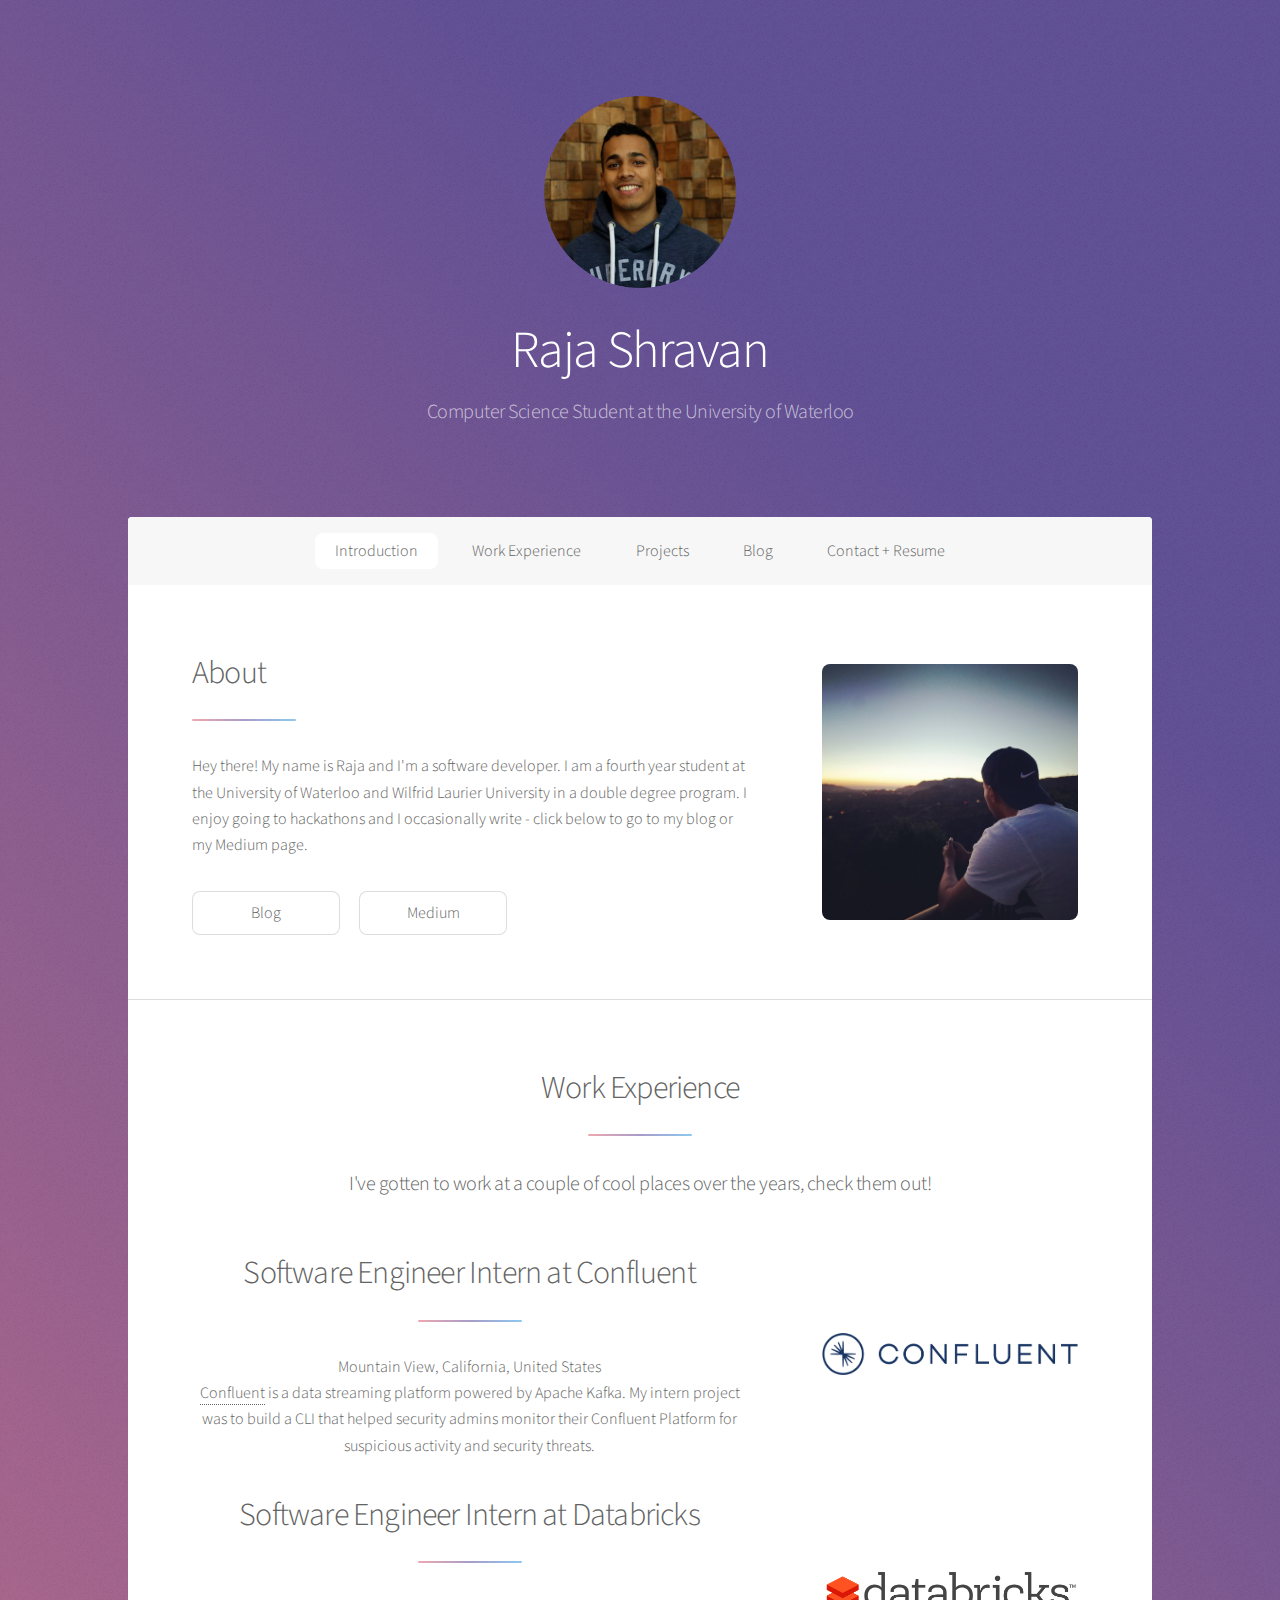
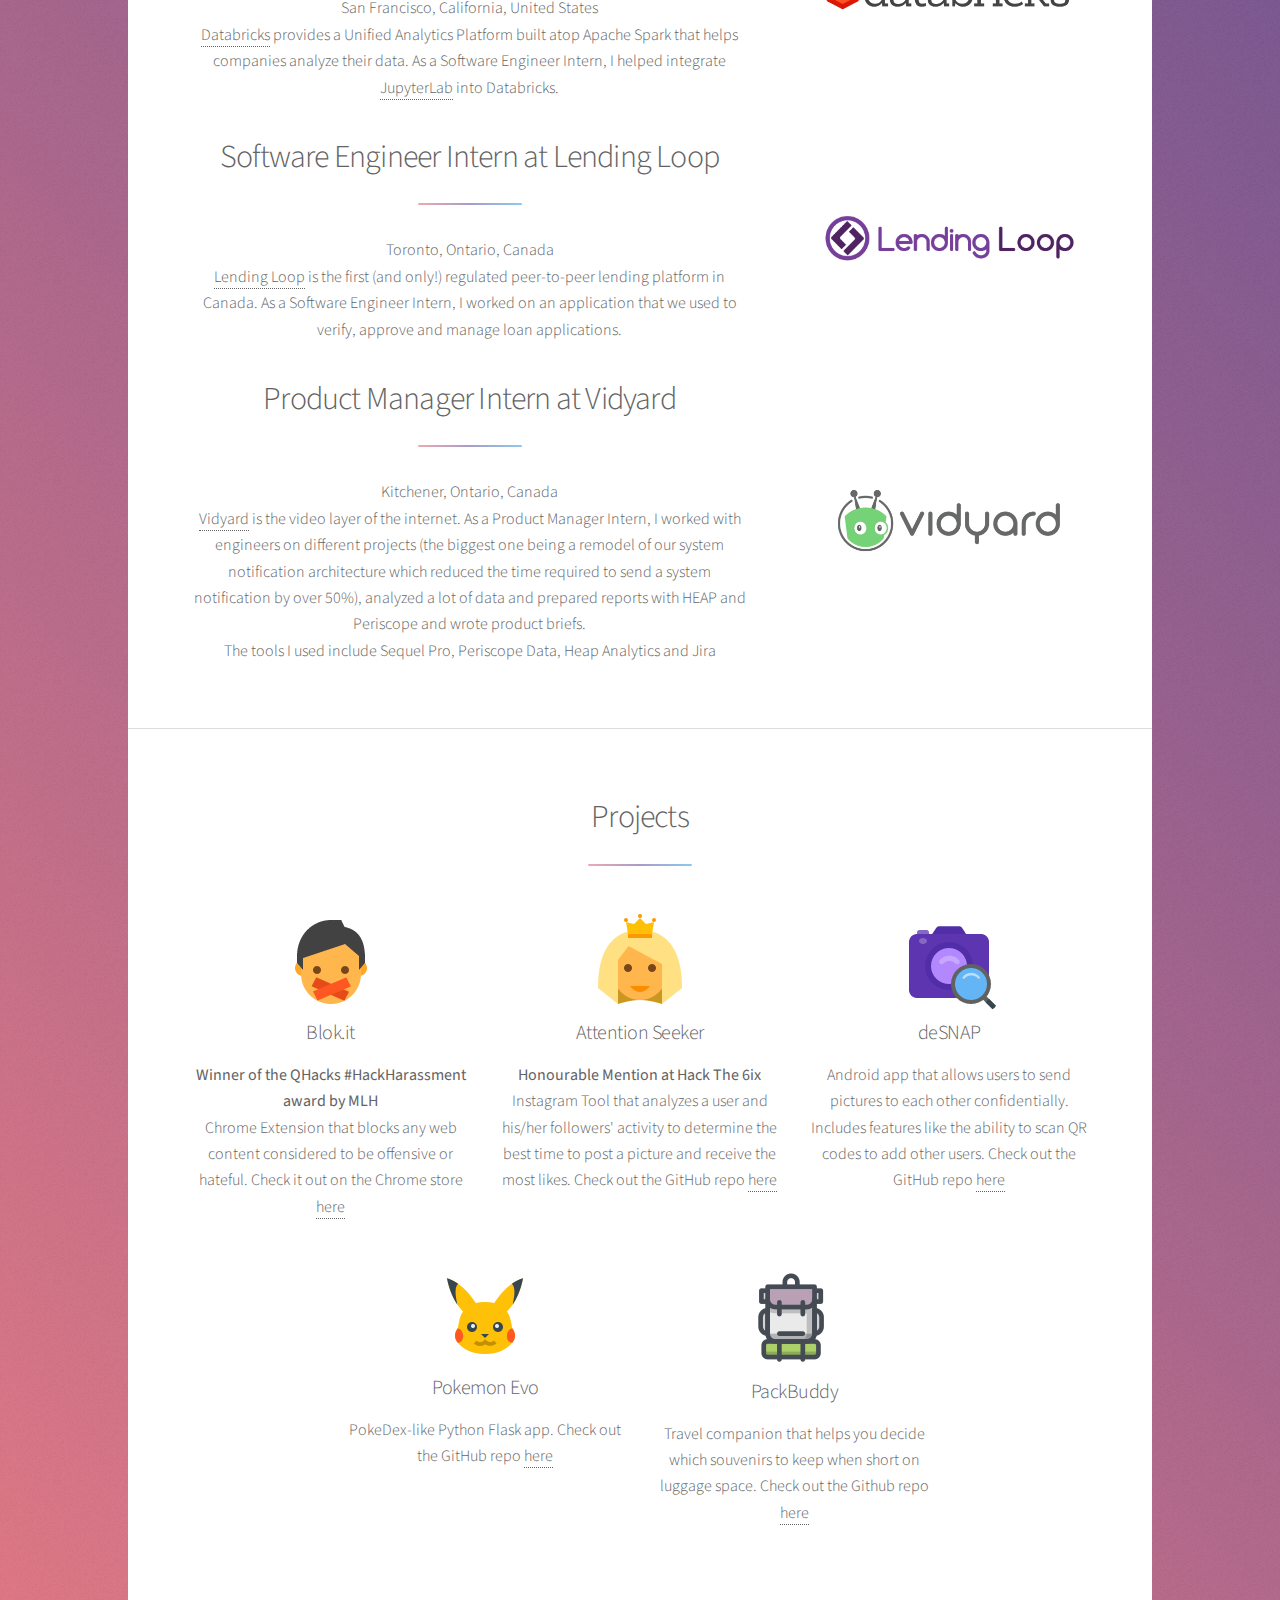
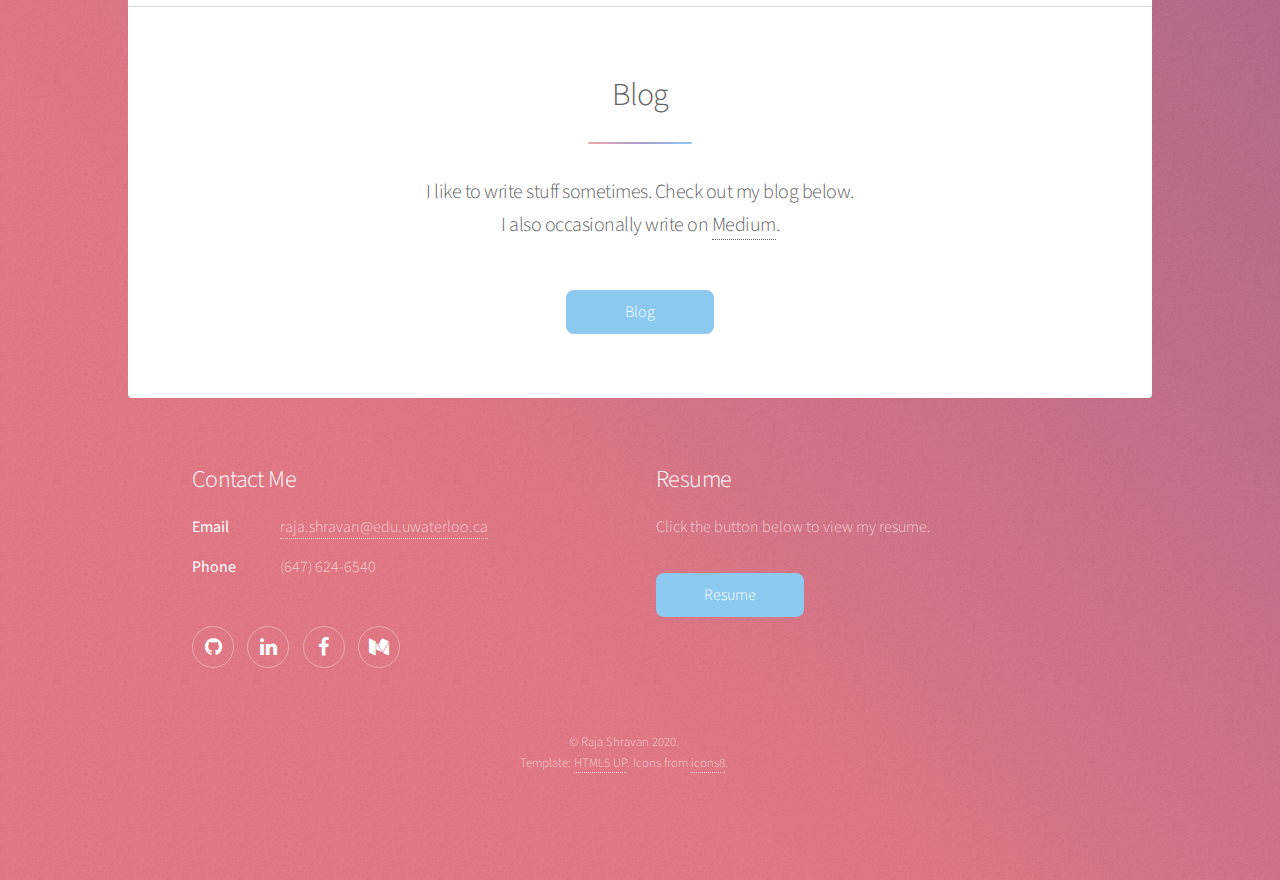
==== index.html @ 0d3bb529 "adds confluent" ====
<!DOCTYPE HTML>
<!--
	Stellar by HTML5 UP
	html5up.net | @ajlkn
	Free for personal and commercial use under the CCA 3.0 license (html5up.net/license)
-->
<html>
	<head>
		<title>Raja Shravan</title>
		<link rel="icon" href="images/site-icon.png">
		<meta charset="utf-8" />
		<meta name="viewport" content="width=device-width, initial-scale=1" />
		<!--[if lte IE 8]><script src="assets/js/ie/html5shiv.js"></script><![endif]-->
		<link rel="stylesheet" href="assets/css/main.css" />
		<!--[if lte IE 9]><link rel="stylesheet" href="assets/css/ie9.css" /><![endif]-->
		<!--[if lte IE 8]><link rel="stylesheet" href="assets/css/ie8.css" /><![endif]-->
		<script>
			  (function(i,s,o,g,r,a,m){i['GoogleAnalyticsObject']=r;i[r]=i[r]||function(){
			  (i[r].q=i[r].q||[]).push(arguments)},i[r].l=1*new Date();a=s.createElement(o),
			  m=s.getElementsByTagName(o)[0];a.async=1;a.src=g;m.parentNode.insertBefore(a,m)
			  })(window,document,'script','https://www.google-analytics.com/analytics.js','ga');

			  ga('create', 'UA-93259805-1', 'auto');
			  ga('send', 'pageview');
		</script>
	</head>
	<body>

		<!-- Wrapper -->
			<div id="wrapper">

				<!-- Header -->
					<header id="header" class="alt"> <!--original was class="alt"-->
						<span class="logo"><img src="images/vidyardMe.png" alt="" /></span>
						<h1>Raja Shravan</h1>
						<p>Computer Science Student at the University of Waterloo<br />
						</p>
					</header>

				<!-- Nav -->
					<nav id="nav">
						<ul>
							<li><a href="#intro" class="active">Introduction</a></li>
							<li><a href="#first">Work Experience</a></li>
							<li><a href="#second">Projects</a></li>
							<!--<li><a href="#cta">Blog</a></li>-->
							<li><a href="blog.html">Blog</a></li>
							<li><a href="#footer">Contact + Resume</a></li>
						</ul>
					</nav>

				<!-- Main -->
					<div id="main">

						<!-- Introduction -->
							<section id="intro" class="main">
								<div class="spotlight">
									<div class="content">
										<header class="major">
											<h2>About</h2>
										</header>
										<p>Hey there! My name is Raja and I'm a software developer. I am a fourth year student at the University of Waterloo and Wilfrid Laurier University in a double degree program. I enjoy going to hackathons and I occasionally write - click below to go to my blog or my Medium page.</p>
										<ul class="actions">
											<li><a href="blog.html" class="button">Blog</a></li>
											<li><a href="https://medium.com/@rajashravan" class="button">Medium</a></li>
										</ul>
									</div>
									<span class="image"><img src="images/hollywood.jpg" alt="" /></span>
								</div>
							</section>

						<!-- First Section -->
							<section id="first" class="main special">
								<header class="major">
									<h2>Work Experience</h2>
									<p>I've gotten to work at a couple of cool places over the years, check them out!</p>
								</header>
								<div class="spotlight">
									<div class="content">
										<header class="major">
											<h2>Software Engineer Intern at Confluent</h2>
										</header>
										<p>Mountain View, California, United States
											<br />
											<a href="https://www.confluent.io/">Confluent</a> is a data streaming platform powered by Apache Kafka. My intern project was to build a CLI that helped security admins monitor their Confluent Platform for suspicious activity and security threats.
										</p>
									</div>
									<span class="image"><img href="https://www.confluent.io/" src="images/confluent.png" alt="" /></span>
								</div>
								<div class="spotlight">
									<div class="content">
										<header class="major">
											<h2>Software Engineer Intern at Databricks</h2>
										</header>
										<p>San Francisco, California, United States
											<br />
											<a href="https://databricks.com/">Databricks</a> provides a Unified Analytics Platform built atop Apache Spark that helps companies analyze their data. As a Software Engineer Intern, I helped integrate <a href="https://github.com/jupyterlab">JupyterLab</a> into Databricks.
										</p>
									</div>
									<span class="image"><img src="images/databricks.png" alt="" /></span>
								</div>
								<div class="spotlight">
									<div class="content">
										<header class="major">
											<h2>Software Engineer Intern at Lending Loop</h2>
										</header>
										<p>Toronto, Ontario, Canada
											<br />
											<a href="https://www.lendingloop.ca/">Lending Loop</a> is the first (and only!) regulated peer-to-peer
											lending platform in Canada. As a Software Engineer Intern, I worked on an application that we used to verify, approve and manage loan applications.
										</p>
									</div>
									<span class="image"><img src="images/lending-loop.png" alt="" /></span>
								</div>
								<div class="spotlight">
									<div class="content">
										<header class="major">
											<h2>Product Manager Intern at Vidyard</h2>
										</header>
										<p>Kitchener, Ontario, Canada
											<br /><a href="https://www.vidyard.com/">Vidyard</a> is the video layer of the internet. As a Product Manager Intern, I worked with engineers on different projects (the biggest one being a remodel of our system notification architecture which reduced the time required to send a system notification by over 50%), analyzed a lot of data and prepared reports with HEAP and Periscope and wrote product briefs.
											<br /> The tools I used include Sequel Pro, Periscope Data, Heap Analytics and Jira</p>
									</div>
									<span class="image"><img src="images/vidyard.png" alt="" /></span>
								</div>
								<!-- <div class="spotlight">
									<div class="content">
										<header class="major">
											<h2>Software Engineer Intern at ATRIO</h2>
										</header>
										<p>
											Bloomfield Hills, Michigan, USA
											<br /><a href="http://www.atriocrm.com/">Atrio</a> is a Microsoft Gold partner that specializes in offering custom CRM solutions and consulting. I got the opportunity to work with clients in developing custom CRM software, create an official Atrio product that is being sold to clients, and even got to create a couple of product demos.
										<br /> The tools I used include C#, JavaScript, Scribe, SQL and PowerBI.
										</p>
									</div>
									<span class="image"><img src="images/atrioblue.png" alt="" /></span>
								</div> -->
								<!-- <div class="spotlight">
									<div class="content">
										<header class="major">
											<h2>Technical Analyst at RBC</h2>
										</header>
										<p>Toronto, Ontario, Canada <br /><a href="http://www.rbcroyalbank.com/personal.html">RBC</a> is Canada's largest bank (by annual revenue) and I worked in the Risk Management division. I was working on a stress testing tool that calcuated potential losses for RBC if a financial crisis was to occur (ex. recession).
										<br />The tools I used include VBA, Excel and SQL.
										</p>
									</div>
									<span class="image"><img src="images/RBC.png" alt="" /></span>
								</div> -->
								<!--
								<ul class="statistics">
									<li class="style1">
										<span class="icon fa-code-fork"></span>
										<strong>5,120</strong> Etiam
									</li>
									<li class="style2">
										<span class="icon fa-folder-open-o"></span>
										<strong>8,192</strong> Magna
									</li>
									<li class="style3">
										<span class="icon fa-signal"></span>
										<strong>2,048</strong> Tempus
									</li>
									<li class="style4">
										<span class="icon fa-laptop"></span>
										<strong>4,096</strong> Aliquam
									</li>
									<li class="style5">
										<span class="icon fa-diamond"></span>
										<strong>1,024</strong> Nullam
									</li>
								</ul>
								<p class="content">Nam elementum nisl et mi a commodo porttitor. Morbi sit amet nisl eu arcu faucibus hendrerit vel a risus. Nam a orci mi, elementum ac arcu sit amet, fermentum pellentesque et purus. Integer maximus varius lorem, sed convallis diam accumsan sed. Etiam porttitor placerat sapien, sed eleifend a enim pulvinar faucibus semper quis ut arcu. Ut non nisl a mollis est efficitur vestibulum. Integer eget purus nec nulla mattis et accumsan ut magna libero. Morbi auctor iaculis porttitor. Sed ut magna ac risus et hendrerit scelerisque. Praesent eleifend lacus in lectus aliquam porta. Cras eu ornare dui curabitur lacinia.</p>



								<footer class="major">
									<ul class="actions">
										<li><a href="generic.html" class="button">Work Experience</a></li>
									</ul>
								</footer>

								-->

							</section>

						<!-- Second Section -->

							<section id="second" class="main special">
								<header class="major">
									<h2>Projects</h2>
								</header>
								<ul class="features">
									<li>
										<span class="image"><img src="images/blok.png" alt="" /></span>
										<!--<span class="icon major style1 fa-code"></span>-->
										<h3>Blok.it</h3>
										<p>
											<strong>Winner of the QHacks #HackHarassment award by MLH</strong><br>
											Chrome Extension that blocks any web content considered to be offensive or hateful. Check it out on the Chrome store <a href=https://chrome.google.com/webstore/detail/leoclhdmpdpdnbglkfpbbgmjfbodcbhg/publish-accepted?authuser=1 target="_blank">here</a>
										</p>
									</li>

									<li>
										<span class="image"><img src="images/as.png" alt="" /></span>
										<!--<span class="icon major style1 fa-code"></span>-->
										<h3>Attention Seeker</h3>
										<p>
											<strong>Honourable Mention at Hack The 6ix</strong>
											<br>
											Instagram Tool that analyzes a user and his/her followers'
											activity to determine the best time to post a picture and
											receive the most likes. Check out the GitHub repo
											<a href=https://github.com/rajashravan/Attention-Seeker target="_blank">here</a>
										</p>
									</li>

									<li>
										<span class="image"><img src="images/desnap.png" alt="" /></span>
										<!--<span class="icon major style1 fa-code"></span>-->
										<h3>deSNAP</h3>
										<p>
											Android app that allows users to send pictures to each
											other confidentially. Includes features like the ability
											to scan QR codes to add other users. Check out the GitHub
											repo <a href=https://github.com/rajashravan/google-deCODE target="_blank">here</a>
										</p>
									</li>


									<li>
										<span class="image"><img src="images/poke.png" alt="" /></span>
										<!--<span class="icon major style1 fa-code"></span>-->
										<h3>Pokemon Evo</h3>
										<p>PokeDex-like Python Flask app. Check out the GitHub
											repo <a href=https://github.com/rajashravan/PokemonEvo target="_blank">here</a></p>
									</li>

									<li>
										<span class="image"><img src="images/knapsack.png" alt="" /></span>
										<!--<span class="icon major style1 fa-code"></span>-->
										<h3>PackBuddy</h3>
										<p> Travel companion that helps you decide which souvenirs
											to keep when short on luggage space. Check out the Github
											repo <a href=https://github.com/rajashravan/PackBuddy target="_blank">here</a></p>
									</li>
									<!--
									<li>
										<span class="icon major style5 fa-diamond"></span>
										<h3>Dolor nullam</h3>
										<p>Sed lorem amet ipsum dolor et amet nullam consequat a feugiat consequat tempus veroeros sed consequat.</p>
									</li>
									-->
								</ul>
								<!-- Add when I have enough projects to justify a projects page
								<header class="major">
									<p>These are my proudest projects, but check out the projects page below for more. You can also find almost everything here on my <a href=https://github.com/rajashravan>GitHub</a></p>
								</header>

								<footer class="major">
									<ul class="actions">
										<li><a href="generic.html" class="button">Projects Page</a></li>
									</ul>
								</footer>
								-->
							</section>

						<!-- Get Started -->
							<section id="cta" class="main special">
								<header class="major">
									<h2>Blog</h2>
									<p>I like to write stuff sometimes. Check out my blog below.</br>
									I also occasionally write on <a href="https://medium.com/@rajashravan">Medium</a>.</p>
								</header>
								<footer class="major">
									<ul class="actions">
										<li><a href="blog.html" class="button special">Blog</a></li>
										<!--<li><a href="generic.html" class="button">Learn More</a></li>-->
									</ul>
								</footer>
							</section>

					</div>

				<!-- Footer -->
					<footer id="footer">
						<section>
							<h2>Contact Me</h2>
							<dl class="alt">
								<dt>Email</dt>
								<dd><a href="#">raja.shravan@edu.uwaterloo.ca</a></dd>
								<dt>Phone</dt>
								<dd>(647) 624-6540</dd>
							</dl>
							<ul class="icons">
								<li><a href="https://github.com/rajashravan" class="icon fa-github alt"><span class="label">Github</span></a></li>
								<li><a href="https://ca.linkedin.com/in/raja-shravan-b88b2ba7" class="icon fa-linkedin alt"><span class="label">Linkedin</span></a></li>
								<li><a href="https://www.facebook.com/shravanraja" class="icon fa-facebook alt"><span class="label">Facebook</span></a></li>
								<li><a href="https://medium.com/@rajashravan" class="icon fa-medium alt"><span class="label">Medium</span></a></li>
							</ul>
						</section>
						<section>
							<h2>Resume</h2>
							<p>Click the button below to view my resume.</p>
							<ul class="actions">
								<li><a href="raja-shravan-resume.pdf" class="button special">Resume</a></li>
							</ul>
						</section>
						<!--Copyright stuff-->
						<p class="copyright">
						&copy; Raja Shravan 2020.
						<br>
						Template: <a href="https://html5up.net">HTML5 UP</a>.
						Icons from <a href="https://icons8.com/">icons8</a>.
						</p>

					</footer>

			</div>

		<!-- Scripts -->
			<script src="assets/js/jquery.min.js"></script>
			<script src="assets/js/jquery.scrollex.min.js"></script>
			<script src="assets/js/jquery.scrolly.min.js"></script>
			<script src="assets/js/skel.min.js"></script>
			<script src="assets/js/util.js"></script>
			<!--[if lte IE 8]><script src="assets/js/ie/respond.min.js"></script><![endif]-->
			<script src="assets/js/main.js"></script>

	</body>
</html>
---- assets/css/main.css ----
@import url(font-awesome.min.css);
@import "https://fonts.googleapis.com/css?family=Source+Sans+Pro:300,400";

/*
	Stellar by HTML5 UP
	html5up.net | @ajlkn
	Free for personal and commercial use under the CCA 3.0 license (html5up.net/license)
*/

/* Reset */

	html, body, div, span, applet, object, iframe, h1, h2, h3, h4, h5, h6, p, blockquote, pre, a, abbr, acronym, address, big, cite, code, del, dfn, em, img, ins, kbd, q, s, samp, small, strike, strong, sub, sup, tt, var, b, u, i, center, dl, dt, dd, ol, ul, li, fieldset, form, label, legend, table, caption, tbody, tfoot, thead, tr, th, td, article, aside, canvas, details, embed, figure, figcaption, footer, header, hgroup, menu, nav, output, ruby, section, summary, time, mark, audio, video {
		margin: 0;
		padding: 0;
		border: 0;
		font-size: 100%;
		font: inherit;
		vertical-align: baseline;
	}

	article, aside, details, figcaption, figure, footer, header, hgroup, menu, nav, section {
		display: block;
	}

	body {
		line-height: 1;
	}

	ol, ul {
		list-style: none;
	}

	blockquote, q {
		quotes: none;
	}

	blockquote:before, blockquote:after, q:before, q:after {
		content: '';
		content: none;
	}

	table {
		border-collapse: collapse;
		border-spacing: 0;
	}

	body {
		-webkit-text-size-adjust: none;
	}

/* Box Model */

	*, *:before, *:after {
		-moz-box-sizing: border-box;
		-webkit-box-sizing: border-box;
		box-sizing: border-box;
	}

/* Grid */

	.row {
		border-bottom: solid 1px transparent;
		-moz-box-sizing: border-box;
		-webkit-box-sizing: border-box;
		box-sizing: border-box;
	}

	.row > * {
		float: left;
		-moz-box-sizing: border-box;
		-webkit-box-sizing: border-box;
		box-sizing: border-box;
	}

	.row:after, .row:before {
		content: '';
		display: block;
		clear: both;
		height: 0;
	}

	.row.uniform > * > :first-child {
		margin-top: 0;
	}

	.row.uniform > * > :last-child {
		margin-bottom: 0;
	}

	.row.\30 \25 > * {
		padding: 0 0 0 0em;
	}

	.row.\30 \25 {
		margin: 0 0 -1px 0em;
	}

	.row.uniform.\30 \25 > * {
		padding: 0em 0 0 0em;
	}

	.row.uniform.\30 \25 {
		margin: 0em 0 -1px 0em;
	}

	.row > * {
		padding: 0 0 0 1.5em;
	}

	.row {
		margin: 0 0 -1px -1.5em;
	}

	.row.uniform > * {
		padding: 1.5em 0 0 1.5em;
	}

	.row.uniform {
		margin: -1.5em 0 -1px -1.5em;
	}

	.row.\32 00\25 > * {
		padding: 0 0 0 3em;
	}

	.row.\32 00\25 {
		margin: 0 0 -1px -3em;
	}

	.row.uniform.\32 00\25 > * {
		padding: 3em 0 0 3em;
	}

	.row.uniform.\32 00\25 {
		margin: -3em 0 -1px -3em;
	}

	.row.\31 50\25 > * {
		padding: 0 0 0 2.25em;
	}

	.row.\31 50\25 {
		margin: 0 0 -1px -2.25em;
	}

	.row.uniform.\31 50\25 > * {
		padding: 2.25em 0 0 2.25em;
	}

	.row.uniform.\31 50\25 {
		margin: -2.25em 0 -1px -2.25em;
	}

	.row.\35 0\25 > * {
		padding: 0 0 0 0.75em;
	}

	.row.\35 0\25 {
		margin: 0 0 -1px -0.75em;
	}

	.row.uniform.\35 0\25 > * {
		padding: 0.75em 0 0 0.75em;
	}

	.row.uniform.\35 0\25 {
		margin: -0.75em 0 -1px -0.75em;
	}

	.row.\32 5\25 > * {
		padding: 0 0 0 0.375em;
	}

	.row.\32 5\25 {
		margin: 0 0 -1px -0.375em;
	}

	.row.uniform.\32 5\25 > * {
		padding: 0.375em 0 0 0.375em;
	}

	.row.uniform.\32 5\25 {
		margin: -0.375em 0 -1px -0.375em;
	}

	.\31 2u, .\31 2u\24 {
		width: 100%;
		clear: none;
		margin-left: 0;
	}

	.\31 1u, .\31 1u\24 {
		width: 91.6666666667%;
		clear: none;
		margin-left: 0;
	}

	.\31 0u, .\31 0u\24 {
		width: 83.3333333333%;
		clear: none;
		margin-left: 0;
	}

	.\39 u, .\39 u\24 {
		width: 75%;
		clear: none;
		margin-left: 0;
	}

	.\38 u, .\38 u\24 {
		width: 66.6666666667%;
		clear: none;
		margin-left: 0;
	}

	.\37 u, .\37 u\24 {
		width: 58.3333333333%;
		clear: none;
		margin-left: 0;
	}

	.\36 u, .\36 u\24 {
		width: 50%;
		clear: none;
		margin-left: 0;
	}

	.\35 u, .\35 u\24 {
		width: 41.6666666667%;
		clear: none;
		margin-left: 0;
	}

	.\34 u, .\34 u\24 {
		width: 33.3333333333%;
		clear: none;
		margin-left: 0;
	}

	.\33 u, .\33 u\24 {
		width: 25%;
		clear: none;
		margin-left: 0;
	}

	.\32 u, .\32 u\24 {
		width: 16.6666666667%;
		clear: none;
		margin-left: 0;
	}

	.\31 u, .\31 u\24 {
		width: 8.3333333333%;
		clear: none;
		margin-left: 0;
	}

	.\31 2u\24 + *,
	.\31 1u\24 + *,
	.\31 0u\24 + *,
	.\39 u\24 + *,
	.\38 u\24 + *,
	.\37 u\24 + *,
	.\36 u\24 + *,
	.\35 u\24 + *,
	.\34 u\24 + *,
	.\33 u\24 + *,
	.\32 u\24 + *,
	.\31 u\24 + * {
		clear: left;
	}

	.\-11u {
		margin-left: 91.66667%;
	}

	.\-10u {
		margin-left: 83.33333%;
	}

	.\-9u {
		margin-left: 75%;
	}

	.\-8u {
		margin-left: 66.66667%;
	}

	.\-7u {
		margin-left: 58.33333%;
	}

	.\-6u {
		margin-left: 50%;
	}

	.\-5u {
		margin-left: 41.66667%;
	}

	.\-4u {
		margin-left: 33.33333%;
	}

	.\-3u {
		margin-left: 25%;
	}

	.\-2u {
		margin-left: 16.66667%;
	}

	.\-1u {
		margin-left: 8.33333%;
	}

	@media screen and (max-width: 1680px) {

		.row > * {
			padding: 0 0 0 1.5em;
		}

		.row {
			margin: 0 0 -1px -1.5em;
		}

		.row.uniform > * {
			padding: 1.5em 0 0 1.5em;
		}

		.row.uniform {
			margin: -1.5em 0 -1px -1.5em;
		}

		.row.\32 00\25 > * {
			padding: 0 0 0 3em;
		}

		.row.\32 00\25 {
			margin: 0 0 -1px -3em;
		}

		.row.uniform.\32 00\25 > * {
			padding: 3em 0 0 3em;
		}

		.row.uniform.\32 00\25 {
			margin: -3em 0 -1px -3em;
		}

		.row.\31 50\25 > * {
			padding: 0 0 0 2.25em;
		}

		.row.\31 50\25 {
			margin: 0 0 -1px -2.25em;
		}

		.row.uniform.\31 50\25 > * {
			padding: 2.25em 0 0 2.25em;
		}

		.row.uniform.\31 50\25 {
			margin: -2.25em 0 -1px -2.25em;
		}

		.row.\35 0\25 > * {
			padding: 0 0 0 0.75em;
		}

		.row.\35 0\25 {
			margin: 0 0 -1px -0.75em;
		}

		.row.uniform.\35 0\25 > * {
			padding: 0.75em 0 0 0.75em;
		}

		.row.uniform.\35 0\25 {
			margin: -0.75em 0 -1px -0.75em;
		}

		.row.\32 5\25 > * {
			padding: 0 0 0 0.375em;
		}

		.row.\32 5\25 {
			margin: 0 0 -1px -0.375em;
		}

		.row.uniform.\32 5\25 > * {
			padding: 0.375em 0 0 0.375em;
		}

		.row.uniform.\32 5\25 {
			margin: -0.375em 0 -1px -0.375em;
		}

		.\31 2u\28xlarge\29, .\31 2u\24\28xlarge\29 {
			width: 100%;
			clear: none;
			margin-left: 0;
		}

		.\31 1u\28xlarge\29, .\31 1u\24\28xlarge\29 {
			width: 91.6666666667%;
			clear: none;
			margin-left: 0;
		}

		.\31 0u\28xlarge\29, .\31 0u\24\28xlarge\29 {
			width: 83.3333333333%;
			clear: none;
			margin-left: 0;
		}

		.\39 u\28xlarge\29, .\39 u\24\28xlarge\29 {
			width: 75%;
			clear: none;
			margin-left: 0;
		}

		.\38 u\28xlarge\29, .\38 u\24\28xlarge\29 {
			width: 66.6666666667%;
			clear: none;
			margin-left: 0;
		}

		.\37 u\28xlarge\29, .\37 u\24\28xlarge\29 {
			width: 58.3333333333%;
			clear: none;
			margin-left: 0;
		}

		.\36 u\28xlarge\29, .\36 u\24\28xlarge\29 {
			width: 50%;
			clear: none;
			margin-left: 0;
		}

		.\35 u\28xlarge\29, .\35 u\24\28xlarge\29 {
			width: 41.6666666667%;
			clear: none;
			margin-left: 0;
		}

		.\34 u\28xlarge\29, .\34 u\24\28xlarge\29 {
			width: 33.3333333333%;
			clear: none;
			margin-left: 0;
		}

		.\33 u\28xlarge\29, .\33 u\24\28xlarge\29 {
			width: 25%;
			clear: none;
			margin-left: 0;
		}

		.\32 u\28xlarge\29, .\32 u\24\28xlarge\29 {
			width: 16.6666666667%;
			clear: none;
			margin-left: 0;
		}

		.\31 u\28xlarge\29, .\31 u\24\28xlarge\29 {
			width: 8.3333333333%;
			clear: none;
			margin-left: 0;
		}

		.\31 2u\24\28xlarge\29 + *,
		.\31 1u\24\28xlarge\29 + *,
		.\31 0u\24\28xlarge\29 + *,
		.\39 u\24\28xlarge\29 + *,
		.\38 u\24\28xlarge\29 + *,
		.\37 u\24\28xlarge\29 + *,
		.\36 u\24\28xlarge\29 + *,
		.\35 u\24\28xlarge\29 + *,
		.\34 u\24\28xlarge\29 + *,
		.\33 u\24\28xlarge\29 + *,
		.\32 u\24\28xlarge\29 + *,
		.\31 u\24\28xlarge\29 + * {
			clear: left;
		}

		.\-11u\28xlarge\29 {
			margin-left: 91.66667%;
		}

		.\-10u\28xlarge\29 {
			margin-left: 83.33333%;
		}

		.\-9u\28xlarge\29 {
			margin-left: 75%;
		}

		.\-8u\28xlarge\29 {
			margin-left: 66.66667%;
		}

		.\-7u\28xlarge\29 {
			margin-left: 58.33333%;
		}

		.\-6u\28xlarge\29 {
			margin-left: 50%;
		}

		.\-5u\28xlarge\29 {
			margin-left: 41.66667%;
		}

		.\-4u\28xlarge\29 {
			margin-left: 33.33333%;
		}

		.\-3u\28xlarge\29 {
			margin-left: 25%;
		}

		.\-2u\28xlarge\29 {
			margin-left: 16.66667%;
		}

		.\-1u\28xlarge\29 {
			margin-left: 8.33333%;
		}

	}

	@media screen and (max-width: 1280px) {

		.row > * {
			padding: 0 0 0 1.5em;
		}

		.row {
			margin: 0 0 -1px -1.5em;
		}

		.row.uniform > * {
			padding: 1.5em 0 0 1.5em;
		}

		.row.uniform {
			margin: -1.5em 0 -1px -1.5em;
		}

		.row.\32 00\25 > * {
			padding: 0 0 0 3em;
		}

		.row.\32 00\25 {
			margin: 0 0 -1px -3em;
		}

		.row.uniform.\32 00\25 > * {
			padding: 3em 0 0 3em;
		}

		.row.uniform.\32 00\25 {
			margin: -3em 0 -1px -3em;
		}

		.row.\31 50\25 > * {
			padding: 0 0 0 2.25em;
		}

		.row.\31 50\25 {
			margin: 0 0 -1px -2.25em;
		}

		.row.uniform.\31 50\25 > * {
			padding: 2.25em 0 0 2.25em;
		}

		.row.uniform.\31 50\25 {
			margin: -2.25em 0 -1px -2.25em;
		}

		.row.\35 0\25 > * {
			padding: 0 0 0 0.75em;
		}

		.row.\35 0\25 {
			margin: 0 0 -1px -0.75em;
		}

		.row.uniform.\35 0\25 > * {
			padding: 0.75em 0 0 0.75em;
		}

		.row.uniform.\35 0\25 {
			margin: -0.75em 0 -1px -0.75em;
		}

		.row.\32 5\25 > * {
			padding: 0 0 0 0.375em;
		}

		.row.\32 5\25 {
			margin: 0 0 -1px -0.375em;
		}

		.row.uniform.\32 5\25 > * {
			padding: 0.375em 0 0 0.375em;
		}

		.row.uniform.\32 5\25 {
			margin: -0.375em 0 -1px -0.375em;
		}

		.\31 2u\28large\29, .\31 2u\24\28large\29 {
			width: 100%;
			clear: none;
			margin-left: 0;
		}

		.\31 1u\28large\29, .\31 1u\24\28large\29 {
			width: 91.6666666667%;
			clear: none;
			margin-left: 0;
		}

		.\31 0u\28large\29, .\31 0u\24\28large\29 {
			width: 83.3333333333%;
			clear: none;
			margin-left: 0;
		}

		.\39 u\28large\29, .\39 u\24\28large\29 {
			width: 75%;
			clear: none;
			margin-left: 0;
		}

		.\38 u\28large\29, .\38 u\24\28large\29 {
			width: 66.6666666667%;
			clear: none;
			margin-left: 0;
		}

		.\37 u\28large\29, .\37 u\24\28large\29 {
			width: 58.3333333333%;
			clear: none;
			margin-left: 0;
		}

		.\36 u\28large\29, .\36 u\24\28large\29 {
			width: 50%;
			clear: none;
			margin-left: 0;
		}

		.\35 u\28large\29, .\35 u\24\28large\29 {
			width: 41.6666666667%;
			clear: none;
			margin-left: 0;
		}

		.\34 u\28large\29, .\34 u\24\28large\29 {
			width: 33.3333333333%;
			clear: none;
			margin-left: 0;
		}

		.\33 u\28large\29, .\33 u\24\28large\29 {
			width: 25%;
			clear: none;
			margin-left: 0;
		}

		.\32 u\28large\29, .\32 u\24\28large\29 {
			width: 16.6666666667%;
			clear: none;
			margin-left: 0;
		}

		.\31 u\28large\29, .\31 u\24\28large\29 {
			width: 8.3333333333%;
			clear: none;
			margin-left: 0;
		}

		.\31 2u\24\28large\29 + *,
		.\31 1u\24\28large\29 + *,
		.\31 0u\24\28large\29 + *,
		.\39 u\24\28large\29 + *,
		.\38 u\24\28large\29 + *,
		.\37 u\24\28large\29 + *,
		.\36 u\24\28large\29 + *,
		.\35 u\24\28large\29 + *,
		.\34 u\24\28large\29 + *,
		.\33 u\24\28large\29 + *,
		.\32 u\24\28large\29 + *,
		.\31 u\24\28large\29 + * {
			clear: left;
		}

		.\-11u\28large\29 {
			margin-left: 91.66667%;
		}

		.\-10u\28large\29 {
			margin-left: 83.33333%;
		}

		.\-9u\28large\29 {
			margin-left: 75%;
		}

		.\-8u\28large\29 {
			margin-left: 66.66667%;
		}

		.\-7u\28large\29 {
			margin-left: 58.33333%;
		}

		.\-6u\28large\29 {
			margin-left: 50%;
		}

		.\-5u\28large\29 {
			margin-left: 41.66667%;
		}

		.\-4u\28large\29 {
			margin-left: 33.33333%;
		}

		.\-3u\28large\29 {
			margin-left: 25%;
		}

		.\-2u\28large\29 {
			margin-left: 16.66667%;
		}

		.\-1u\28large\29 {
			margin-left: 8.33333%;
		}

	}

	@media screen and (max-width: 980px) {

		.row > * {
			padding: 0 0 0 1.5em;
		}

		.row {
			margin: 0 0 -1px -1.5em;
		}

		.row.uniform > * {
			padding: 1.5em 0 0 1.5em;
		}

		.row.uniform {
			margin: -1.5em 0 -1px -1.5em;
		}

		.row.\32 00\25 > * {
			padding: 0 0 0 3em;
		}

		.row.\32 00\25 {
			margin: 0 0 -1px -3em;
		}

		.row.uniform.\32 00\25 > * {
			padding: 3em 0 0 3em;
		}

		.row.uniform.\32 00\25 {
			margin: -3em 0 -1px -3em;
		}

		.row.\31 50\25 > * {
			padding: 0 0 0 2.25em;
		}

		.row.\31 50\25 {
			margin: 0 0 -1px -2.25em;
		}

		.row.uniform.\31 50\25 > * {
			padding: 2.25em 0 0 2.25em;
		}

		.row.uniform.\31 50\25 {
			margin: -2.25em 0 -1px -2.25em;
		}

		.row.\35 0\25 > * {
			padding: 0 0 0 0.75em;
		}

		.row.\35 0\25 {
			margin: 0 0 -1px -0.75em;
		}

		.row.uniform.\35 0\25 > * {
			padding: 0.75em 0 0 0.75em;
		}

		.row.uniform.\35 0\25 {
			margin: -0.75em 0 -1px -0.75em;
		}

		.row.\32 5\25 > * {
			padding: 0 0 0 0.375em;
		}

		.row.\32 5\25 {
			margin: 0 0 -1px -0.375em;
		}

		.row.uniform.\32 5\25 > * {
			padding: 0.375em 0 0 0.375em;
		}

		.row.uniform.\32 5\25 {
			margin: -0.375em 0 -1px -0.375em;
		}

		.\31 2u\28medium\29, .\31 2u\24\28medium\29 {
			width: 100%;
			clear: none;
			margin-left: 0;
		}

		.\31 1u\28medium\29, .\31 1u\24\28medium\29 {
			width: 91.6666666667%;
			clear: none;
			margin-left: 0;
		}

		.\31 0u\28medium\29, .\31 0u\24\28medium\29 {
			width: 83.3333333333%;
			clear: none;
			margin-left: 0;
		}

		.\39 u\28medium\29, .\39 u\24\28medium\29 {
			width: 75%;
			clear: none;
			margin-left: 0;
		}

		.\38 u\28medium\29, .\38 u\24\28medium\29 {
			width: 66.6666666667%;
			clear: none;
			margin-left: 0;
		}

		.\37 u\28medium\29, .\37 u\24\28medium\29 {
			width: 58.3333333333%;
			clear: none;
			margin-left: 0;
		}

		.\36 u\28medium\29, .\36 u\24\28medium\29 {
			width: 50%;
			clear: none;
			margin-left: 0;
		}

		.\35 u\28medium\29, .\35 u\24\28medium\29 {
			width: 41.6666666667%;
			clear: none;
			margin-left: 0;
		}

		.\34 u\28medium\29, .\34 u\24\28medium\29 {
			width: 33.3333333333%;
			clear: none;
			margin-left: 0;
		}

		.\33 u\28medium\29, .\33 u\24\28medium\29 {
			width: 25%;
			clear: none;
			margin-left: 0;
		}

		.\32 u\28medium\29, .\32 u\24\28medium\29 {
			width: 16.6666666667%;
			clear: none;
			margin-left: 0;
		}

		.\31 u\28medium\29, .\31 u\24\28medium\29 {
			width: 8.3333333333%;
			clear: none;
			margin-left: 0;
		}

		.\31 2u\24\28medium\29 + *,
		.\31 1u\24\28medium\29 + *,
		.\31 0u\24\28medium\29 + *,
		.\39 u\24\28medium\29 + *,
		.\38 u\24\28medium\29 + *,
		.\37 u\24\28medium\29 + *,
		.\36 u\24\28medium\29 + *,
		.\35 u\24\28medium\29 + *,
		.\34 u\24\28medium\29 + *,
		.\33 u\24\28medium\29 + *,
		.\32 u\24\28medium\29 + *,
		.\31 u\24\28medium\29 + * {
			clear: left;
		}

		.\-11u\28medium\29 {
			margin-left: 91.66667%;
		}

		.\-10u\28medium\29 {
			margin-left: 83.33333%;
		}

		.\-9u\28medium\29 {
			margin-left: 75%;
		}

		.\-8u\28medium\29 {
			margin-left: 66.66667%;
		}

		.\-7u\28medium\29 {
			margin-left: 58.33333%;
		}

		.\-6u\28medium\29 {
			margin-left: 50%;
		}

		.\-5u\28medium\29 {
			margin-left: 41.66667%;
		}

		.\-4u\28medium\29 {
			margin-left: 33.33333%;
		}

		.\-3u\28medium\29 {
			margin-left: 25%;
		}

		.\-2u\28medium\29 {
			margin-left: 16.66667%;
		}

		.\-1u\28medium\29 {
			margin-left: 8.33333%;
		}

	}

	@media screen and (max-width: 736px) {

		.row > * {
			padding: 0 0 0 1em;
		}

		.row {
			margin: 0 0 -1px -1em;
		}

		.row.uniform > * {
			padding: 1em 0 0 1em;
		}

		.row.uniform {
			margin: -1em 0 -1px -1em;
		}

		.row.\32 00\25 > * {
			padding: 0 0 0 2em;
		}

		.row.\32 00\25 {
			margin: 0 0 -1px -2em;
		}

		.row.uniform.\32 00\25 > * {
			padding: 2em 0 0 2em;
		}

		.row.uniform.\32 00\25 {
			margin: -2em 0 -1px -2em;
		}

		.row.\31 50\25 > * {
			padding: 0 0 0 1.5em;
		}

		.row.\31 50\25 {
			margin: 0 0 -1px -1.5em;
		}

		.row.uniform.\31 50\25 > * {
			padding: 1.5em 0 0 1.5em;
		}

		.row.uniform.\31 50\25 {
			margin: -1.5em 0 -1px -1.5em;
		}

		.row.\35 0\25 > * {
			padding: 0 0 0 0.5em;
		}

		.row.\35 0\25 {
			margin: 0 0 -1px -0.5em;
		}

		.row.uniform.\35 0\25 > * {
			padding: 0.5em 0 0 0.5em;
		}

		.row.uniform.\35 0\25 {
			margin: -0.5em 0 -1px -0.5em;
		}

		.row.\32 5\25 > * {
			padding: 0 0 0 0.25em;
		}

		.row.\32 5\25 {
			margin: 0 0 -1px -0.25em;
		}

		.row.uniform.\32 5\25 > * {
			padding: 0.25em 0 0 0.25em;
		}

		.row.uniform.\32 5\25 {
			margin: -0.25em 0 -1px -0.25em;
		}

		.\31 2u\28small\29, .\31 2u\24\28small\29 {
			width: 100%;
			clear: none;
			margin-left: 0;
		}

		.\31 1u\28small\29, .\31 1u\24\28small\29 {
			width: 91.6666666667%;
			clear: none;
			margin-left: 0;
		}

		.\31 0u\28small\29, .\31 0u\24\28small\29 {
			width: 83.3333333333%;
			clear: none;
			margin-left: 0;
		}

		.\39 u\28small\29, .\39 u\24\28small\29 {
			width: 75%;
			clear: none;
			margin-left: 0;
		}

		.\38 u\28small\29, .\38 u\24\28small\29 {
			width: 66.6666666667%;
			clear: none;
			margin-left: 0;
		}

		.\37 u\28small\29, .\37 u\24\28small\29 {
			width: 58.3333333333%;
			clear: none;
			margin-left: 0;
		}

		.\36 u\28small\29, .\36 u\24\28small\29 {
			width: 50%;
			clear: none;
			margin-left: 0;
		}

		.\35 u\28small\29, .\35 u\24\28small\29 {
			width: 41.6666666667%;
			clear: none;
			margin-left: 0;
		}

		.\34 u\28small\29, .\34 u\24\28small\29 {
			width: 33.3333333333%;
			clear: none;
			margin-left: 0;
		}

		.\33 u\28small\29, .\33 u\24\28small\29 {
			width: 25%;
			clear: none;
			margin-left: 0;
		}

		.\32 u\28small\29, .\32 u\24\28small\29 {
			width: 16.6666666667%;
			clear: none;
			margin-left: 0;
		}

		.\31 u\28small\29, .\31 u\24\28small\29 {
			width: 8.3333333333%;
			clear: none;
			margin-left: 0;
		}

		.\31 2u\24\28small\29 + *,
		.\31 1u\24\28small\29 + *,
		.\31 0u\24\28small\29 + *,
		.\39 u\24\28small\29 + *,
		.\38 u\24\28small\29 + *,
		.\37 u\24\28small\29 + *,
		.\36 u\24\28small\29 + *,
		.\35 u\24\28small\29 + *,
		.\34 u\24\28small\29 + *,
		.\33 u\24\28small\29 + *,
		.\32 u\24\28small\29 + *,
		.\31 u\24\28small\29 + * {
			clear: left;
		}

		.\-11u\28small\29 {
			margin-left: 91.66667%;
		}

		.\-10u\28small\29 {
			margin-left: 83.33333%;
		}

		.\-9u\28small\29 {
			margin-left: 75%;
		}

		.\-8u\28small\29 {
			margin-left: 66.66667%;
		}

		.\-7u\28small\29 {
			margin-left: 58.33333%;
		}

		.\-6u\28small\29 {
			margin-left: 50%;
		}

		.\-5u\28small\29 {
			margin-left: 41.66667%;
		}

		.\-4u\28small\29 {
			margin-left: 33.33333%;
		}

		.\-3u\28small\29 {
			margin-left: 25%;
		}

		.\-2u\28small\29 {
			margin-left: 16.66667%;
		}

		.\-1u\28small\29 {
			margin-left: 8.33333%;
		}

	}

	@media screen and (max-width: 480px) {

		.row > * {
			padding: 0 0 0 1em;
		}

		.row {
			margin: 0 0 -1px -1em;
		}

		.row.uniform > * {
			padding: 1em 0 0 1em;
		}

		.row.uniform {
			margin: -1em 0 -1px -1em;
		}

		.row.\32 00\25 > * {
			padding: 0 0 0 2em;
		}

		.row.\32 00\25 {
			margin: 0 0 -1px -2em;
		}

		.row.uniform.\32 00\25 > * {
			padding: 2em 0 0 2em;
		}

		.row.uniform.\32 00\25 {
			margin: -2em 0 -1px -2em;
		}

		.row.\31 50\25 > * {
			padding: 0 0 0 1.5em;
		}

		.row.\31 50\25 {
			margin: 0 0 -1px -1.5em;
		}

		.row.uniform.\31 50\25 > * {
			padding: 1.5em 0 0 1.5em;
		}

		.row.uniform.\31 50\25 {
			margin: -1.5em 0 -1px -1.5em;
		}

		.row.\35 0\25 > * {
			padding: 0 0 0 0.5em;
		}

		.row.\35 0\25 {
			margin: 0 0 -1px -0.5em;
		}

		.row.uniform.\35 0\25 > * {
			padding: 0.5em 0 0 0.5em;
		}

		.row.uniform.\35 0\25 {
			margin: -0.5em 0 -1px -0.5em;
		}

		.row.\32 5\25 > * {
			padding: 0 0 0 0.25em;
		}

		.row.\32 5\25 {
			margin: 0 0 -1px -0.25em;
		}

		.row.uniform.\32 5\25 > * {
			padding: 0.25em 0 0 0.25em;
		}

		.row.uniform.\32 5\25 {
			margin: -0.25em 0 -1px -0.25em;
		}

		.\31 2u\28xsmall\29, .\31 2u\24\28xsmall\29 {
			width: 100%;
			clear: none;
			margin-left: 0;
		}

		.\31 1u\28xsmall\29, .\31 1u\24\28xsmall\29 {
			width: 91.6666666667%;
			clear: none;
			margin-left: 0;
		}

		.\31 0u\28xsmall\29, .\31 0u\24\28xsmall\29 {
			width: 83.3333333333%;
			clear: none;
			margin-left: 0;
		}

		.\39 u\28xsmall\29, .\39 u\24\28xsmall\29 {
			width: 75%;
			clear: none;
			margin-left: 0;
		}

		.\38 u\28xsmall\29, .\38 u\24\28xsmall\29 {
			width: 66.6666666667%;
			clear: none;
			margin-left: 0;
		}

		.\37 u\28xsmall\29, .\37 u\24\28xsmall\29 {
			width: 58.3333333333%;
			clear: none;
			margin-left: 0;
		}

		.\36 u\28xsmall\29, .\36 u\24\28xsmall\29 {
			width: 50%;
			clear: none;
			margin-left: 0;
		}

		.\35 u\28xsmall\29, .\35 u\24\28xsmall\29 {
			width: 41.6666666667%;
			clear: none;
			margin-left: 0;
		}

		.\34 u\28xsmall\29, .\34 u\24\28xsmall\29 {
			width: 33.3333333333%;
			clear: none;
			margin-left: 0;
		}

		.\33 u\28xsmall\29, .\33 u\24\28xsmall\29 {
			width: 25%;
			clear: none;
			margin-left: 0;
		}

		.\32 u\28xsmall\29, .\32 u\24\28xsmall\29 {
			width: 16.6666666667%;
			clear: none;
			margin-left: 0;
		}

		.\31 u\28xsmall\29, .\31 u\24\28xsmall\29 {
			width: 8.3333333333%;
			clear: none;
			margin-left: 0;
		}

		.\31 2u\24\28xsmall\29 + *,
		.\31 1u\24\28xsmall\29 + *,
		.\31 0u\24\28xsmall\29 + *,
		.\39 u\24\28xsmall\29 + *,
		.\38 u\24\28xsmall\29 + *,
		.\37 u\24\28xsmall\29 + *,
		.\36 u\24\28xsmall\29 + *,
		.\35 u\24\28xsmall\29 + *,
		.\34 u\24\28xsmall\29 + *,
		.\33 u\24\28xsmall\29 + *,
		.\32 u\24\28xsmall\29 + *,
		.\31 u\24\28xsmall\29 + * {
			clear: left;
		}

		.\-11u\28xsmall\29 {
			margin-left: 91.66667%;
		}

		.\-10u\28xsmall\29 {
			margin-left: 83.33333%;
		}

		.\-9u\28xsmall\29 {
			margin-left: 75%;
		}

		.\-8u\28xsmall\29 {
			margin-left: 66.66667%;
		}

		.\-7u\28xsmall\29 {
			margin-left: 58.33333%;
		}

		.\-6u\28xsmall\29 {
			margin-left: 50%;
		}

		.\-5u\28xsmall\29 {
			margin-left: 41.66667%;
		}

		.\-4u\28xsmall\29 {
			margin-left: 33.33333%;
		}

		.\-3u\28xsmall\29 {
			margin-left: 25%;
		}

		.\-2u\28xsmall\29 {
			margin-left: 16.66667%;
		}

		.\-1u\28xsmall\29 {
			margin-left: 8.33333%;
		}

	}

	@media screen and (max-width: 360px) {

		.row > * {
			padding: 0 0 0 1em;
		}

		.row {
			margin: 0 0 -1px -1em;
		}

		.row.uniform > * {
			padding: 1em 0 0 1em;
		}

		.row.uniform {
			margin: -1em 0 -1px -1em;
		}

		.row.\32 00\25 > * {
			padding: 0 0 0 2em;
		}

		.row.\32 00\25 {
			margin: 0 0 -1px -2em;
		}

		.row.uniform.\32 00\25 > * {
			padding: 2em 0 0 2em;
		}

		.row.uniform.\32 00\25 {
			margin: -2em 0 -1px -2em;
		}

		.row.\31 50\25 > * {
			padding: 0 0 0 1.5em;
		}

		.row.\31 50\25 {
			margin: 0 0 -1px -1.5em;
		}

		.row.uniform.\31 50\25 > * {
			padding: 1.5em 0 0 1.5em;
		}

		.row.uniform.\31 50\25 {
			margin: -1.5em 0 -1px -1.5em;
		}

		.row.\35 0\25 > * {
			padding: 0 0 0 0.5em;
		}

		.row.\35 0\25 {
			margin: 0 0 -1px -0.5em;
		}

		.row.uniform.\35 0\25 > * {
			padding: 0.5em 0 0 0.5em;
		}

		.row.uniform.\35 0\25 {
			margin: -0.5em 0 -1px -0.5em;
		}

		.row.\32 5\25 > * {
			padding: 0 0 0 0.25em;
		}

		.row.\32 5\25 {
			margin: 0 0 -1px -0.25em;
		}

		.row.uniform.\32 5\25 > * {
			padding: 0.25em 0 0 0.25em;
		}

		.row.uniform.\32 5\25 {
			margin: -0.25em 0 -1px -0.25em;
		}

		.\31 2u\28xxsmall\29, .\31 2u\24\28xxsmall\29 {
			width: 100%;
			clear: none;
			margin-left: 0;
		}

		.\31 1u\28xxsmall\29, .\31 1u\24\28xxsmall\29 {
			width: 91.6666666667%;
			clear: none;
			margin-left: 0;
		}

		.\31 0u\28xxsmall\29, .\31 0u\24\28xxsmall\29 {
			width: 83.3333333333%;
			clear: none;
			margin-left: 0;
		}

		.\39 u\28xxsmall\29, .\39 u\24\28xxsmall\29 {
			width: 75%;
			clear: none;
			margin-left: 0;
		}

		.\38 u\28xxsmall\29, .\38 u\24\28xxsmall\29 {
			width: 66.6666666667%;
			clear: none;
			margin-left: 0;
		}

		.\37 u\28xxsmall\29, .\37 u\24\28xxsmall\29 {
			width: 58.3333333333%;
			clear: none;
			margin-left: 0;
		}

		.\36 u\28xxsmall\29, .\36 u\24\28xxsmall\29 {
			width: 50%;
			clear: none;
			margin-left: 0;
		}

		.\35 u\28xxsmall\29, .\35 u\24\28xxsmall\29 {
			width: 41.6666666667%;
			clear: none;
			margin-left: 0;
		}

		.\34 u\28xxsmall\29, .\34 u\24\28xxsmall\29 {
			width: 33.3333333333%;
			clear: none;
			margin-left: 0;
		}

		.\33 u\28xxsmall\29, .\33 u\24\28xxsmall\29 {
			width: 25%;
			clear: none;
			margin-left: 0;
		}

		.\32 u\28xxsmall\29, .\32 u\24\28xxsmall\29 {
			width: 16.6666666667%;
			clear: none;
			margin-left: 0;
		}

		.\31 u\28xxsmall\29, .\31 u\24\28xxsmall\29 {
			width: 8.3333333333%;
			clear: none;
			margin-left: 0;
		}

		.\31 2u\24\28xxsmall\29 + *,
		.\31 1u\24\28xxsmall\29 + *,
		.\31 0u\24\28xxsmall\29 + *,
		.\39 u\24\28xxsmall\29 + *,
		.\38 u\24\28xxsmall\29 + *,
		.\37 u\24\28xxsmall\29 + *,
		.\36 u\24\28xxsmall\29 + *,
		.\35 u\24\28xxsmall\29 + *,
		.\34 u\24\28xxsmall\29 + *,
		.\33 u\24\28xxsmall\29 + *,
		.\32 u\24\28xxsmall\29 + *,
		.\31 u\24\28xxsmall\29 + * {
			clear: left;
		}

		.\-11u\28xxsmall\29 {
			margin-left: 91.66667%;
		}

		.\-10u\28xxsmall\29 {
			margin-left: 83.33333%;
		}

		.\-9u\28xxsmall\29 {
			margin-left: 75%;
		}

		.\-8u\28xxsmall\29 {
			margin-left: 66.66667%;
		}

		.\-7u\28xxsmall\29 {
			margin-left: 58.33333%;
		}

		.\-6u\28xxsmall\29 {
			margin-left: 50%;
		}

		.\-5u\28xxsmall\29 {
			margin-left: 41.66667%;
		}

		.\-4u\28xxsmall\29 {
			margin-left: 33.33333%;
		}

		.\-3u\28xxsmall\29 {
			margin-left: 25%;
		}

		.\-2u\28xxsmall\29 {
			margin-left: 16.66667%;
		}

		.\-1u\28xxsmall\29 {
			margin-left: 8.33333%;
		}

	}

/* Basic */

	@-ms-viewport {
		width: device-width;
	}

	body {
		-ms-overflow-style: scrollbar;
	}

	@media screen and (max-width: 480px) {

		html, body {
			min-width: 320px;
		}

	}

	body {
		background-color: #935d8c;
		background-image: url("images/overlay.png"), -moz-linear-gradient(45deg, #e37682 15%, #5f4d93 85%);
		background-image: url("images/overlay.png"), -webkit-linear-gradient(45deg, #e37682 15%, #5f4d93 85%);
		background-image: url("images/overlay.png"), -ms-linear-gradient(45deg, #e37682 15%, #5f4d93 85%);
		background-image: url("images/overlay.png"), linear-gradient(45deg, #e37682 15%, #5f4d93 85%);
	}

		body.is-loading *, body.is-loading *:before, body.is-loading *:after {
			-moz-animation: none !important;
			-webkit-animation: none !important;
			-ms-animation: none !important;
			animation: none !important;
			-moz-transition: none !important;
			-webkit-transition: none !important;
			-ms-transition: none !important;
			transition: none !important;
		}

/* Type */

	body {
		background-color: #935d8c;
		color: rgba(255, 255, 255, 0.65);
	}

	body, input, select, textarea {
		font-family: "Source Sans Pro", Helvetica, sans-serif;
		font-size: 17pt;
		font-weight: 300;
		line-height: 1.65;
	}

		@media screen and (max-width: 1680px) {

			body, input, select, textarea {
				font-size: 14pt;
			}

		}

		@media screen and (max-width: 1280px) {

			body, input, select, textarea {
				font-size: 12pt;
			}

		}

		@media screen and (max-width: 360px) {

			body, input, select, textarea {
				font-size: 11pt;
			}

		}

	a {
		-moz-transition: color 0.2s ease, border-bottom 0.2s ease;
		-webkit-transition: color 0.2s ease, border-bottom 0.2s ease;
		-ms-transition: color 0.2s ease, border-bottom 0.2s ease;
		transition: color 0.2s ease, border-bottom 0.2s ease;
		text-decoration: none;
		border-bottom: dotted 1px;
		color: inherit;
	}

		a:hover {
			border-bottom-color: transparent;
		}

	strong, b {
		font-weight: 400;
	}

	em, i {
		font-style: italic;
	}

	p {
		margin: 0 0 2em 0;
	}

		p.content {
			-moz-columns: 20em 2;
			-webkit-columns: 20em 2;
			-ms-columns: 20em 2;
			columns: 20em 2;
			-moz-column-gap: 2em;
			-webkit-column-gap: 2em;
			-ms-column-gap: 2em;
			column-gap: 2em;
			text-align: justify;
		}

	h1, h2, h3, h4, h5, h6 {
		font-weight: 300;
		line-height: 1.5;
		margin: 0 0 0.7em 0;
		letter-spacing: -0.025em;
	}

		h1 a, h2 a, h3 a, h4 a, h5 a, h6 a {
			color: inherit;
			text-decoration: none;
		}

	h1 {
		font-size: 2.5em;
		line-height: 1.2;
	}

	h2 {
		font-size: 1.5em;
	}

	h3 {
		font-size: 1.25em;
	}

	h4 {
		font-size: 1.1em;
	}

	h5 {
		font-size: 0.9em;
	}

	h6 {
		font-size: 0.7em;
	}

	@media screen and (max-width: 736px) {

		h1 {
			font-size: 2em;
		}

	}

	sub {
		font-size: 0.8em;
		position: relative;
		top: 0.5em;
	}

	sup {
		font-size: 0.8em;
		position: relative;
		top: -0.5em;
	}

	blockquote {
		border-left: solid 4px;
		font-style: italic;
		margin: 0 0 2em 0;
		padding: 0.5em 0 0.5em 2em;
	}

	code {
		border-radius: 8px;
		border: solid 1px;
		font-family: "Courier New", monospace;
		font-size: 0.9em;
		margin: 0 0.25em;
		padding: 0.25em 0.65em;
	}

	pre {
		-webkit-overflow-scrolling: touch;
		font-family: "Courier New", monospace;
		font-size: 0.9em;
		margin: 0 0 2em 0;
	}

		pre code {
			display: block;
			line-height: 1.75;
			padding: 1em 1.5em;
			overflow-x: auto;
		}

	hr {
		border: 0;
		border-bottom: solid 1px;
		margin: 2em 0;
	}

		hr.major {
			margin: 3em 0;
		}

	.align-left {
		text-align: left;
	}

	.align-center {
		text-align: center;
	}

	.align-right {
		text-align: right;
	}

	input, select, textarea {
		color: #ffffff;
	}

	a:hover {
		color: #ffffff;
	}

	strong, b {
		color: #ffffff;
	}

	h1, h2, h3, h4, h5, h6 {
		color: #ffffff;
	}

	blockquote {
		border-left-color: rgba(255, 255, 255, 0.35);
	}

	code {
		background: rgba(255, 255, 255, 0.075);
		border-color: rgba(255, 255, 255, 0.35);
	}

	hr {
		border-bottom-color: rgba(255, 255, 255, 0.35);
	}

/* Box */

	.box {
		border-radius: 8px;
		border: solid;
		margin-bottom: 2em;
		padding: 1.5em;
	}

		.box > :last-child,
		.box > :last-child > :last-child,
		.box > :last-child > :last-child > :last-child {
			margin-bottom: 0;
		}

		.box.alt {
			border: 0;
			border-radius: 0;
			padding: 0;
		}

	.box {
		border-color: rgba(255, 255, 255, 0.35);
	}

/* Button */

	input[type="submit"],
	input[type="reset"],
	input[type="button"],
	button,
	.button {
		-moz-appearance: none;
		-webkit-appearance: none;
		-ms-appearance: none;
		appearance: none;
		-moz-transition: background-color 0.2s ease-in-out, color 0.2s ease-in-out;
		-webkit-transition: background-color 0.2s ease-in-out, color 0.2s ease-in-out;
		-ms-transition: background-color 0.2s ease-in-out, color 0.2s ease-in-out;
		transition: background-color 0.2s ease-in-out, color 0.2s ease-in-out;
		border-radius: 8px;
		border: 0;
		cursor: pointer;
		display: inline-block;
		font-weight: 300;
		height: 2.75em;
		line-height: 2.75em;
		min-width: 9.25em;
		padding: 0 1.5em;
		text-align: center;
		text-decoration: none;
		white-space: nowrap;
	}

		input[type="submit"].icon,
		input[type="reset"].icon,
		input[type="button"].icon,
		button.icon,
		.button.icon {
			padding-left: 1.35em;
		}

			input[type="submit"].icon:before,
			input[type="reset"].icon:before,
			input[type="button"].icon:before,
			button.icon:before,
			.button.icon:before {
				margin-right: 0.5em;
			}

		input[type="submit"].fit,
		input[type="reset"].fit,
		input[type="button"].fit,
		button.fit,
		.button.fit {
			display: block;
			margin: 0 0 1em 0;
			width: 100%;
		}

		input[type="submit"].small,
		input[type="reset"].small,
		input[type="button"].small,
		button.small,
		.button.small {
			font-size: 0.8em;
		}

		input[type="submit"].big,
		input[type="reset"].big,
		input[type="button"].big,
		button.big,
		.button.big {
			font-size: 1.35em;
		}

		input[type="submit"].disabled, input[type="submit"]:disabled,
		input[type="reset"].disabled,
		input[type="reset"]:disabled,
		input[type="button"].disabled,
		input[type="button"]:disabled,
		button.disabled,
		button:disabled,
		.button.disabled,
		.button:disabled {
			-moz-pointer-events: none;
			-webkit-pointer-events: none;
			-ms-pointer-events: none;
			pointer-events: none;
			opacity: 0.25;
		}

		@media screen and (max-width: 736px) {

			input[type="submit"],
			input[type="reset"],
			input[type="button"],
			button,
			.button {
				min-width: 0;
			}

		}

	input[type="submit"],
	input[type="reset"],
	input[type="button"],
	button,
	.button {
		background-color: transparent;
		box-shadow: inset 0 0 0 1px rgba(255, 255, 255, 0.35);
		color: #ffffff !important;
	}

		input[type="submit"]:hover,
		input[type="reset"]:hover,
		input[type="button"]:hover,
		button:hover,
		.button:hover {
			background-color: rgba(255, 255, 255, 0.075);
		}

		input[type="submit"]:active,
		input[type="reset"]:active,
		input[type="button"]:active,
		button:active,
		.button:active {
			background-color: rgba(255, 255, 255, 0.2);
		}

		input[type="submit"].icon:before,
		input[type="reset"].icon:before,
		input[type="button"].icon:before,
		button.icon:before,
		.button.icon:before {
			color: rgba(255, 255, 255, 0.5);
		}

		input[type="submit"].special,
		input[type="reset"].special,
		input[type="button"].special,
		button.special,
		.button.special {
			background-color: #8cc9f0;
			color: #ffffff !important;
			box-shadow: none;
		}

			input[type="submit"].special:hover,
			input[type="reset"].special:hover,
			input[type="button"].special:hover,
			button.special:hover,
			.button.special:hover {
				background-color: #9acff2;
			}

			input[type="submit"].special:active,
			input[type="reset"].special:active,
			input[type="button"].special:active,
			button.special:active,
			.button.special:active {
				background-color: #7ec3ee;
			}

			input[type="submit"].special.icon:before,
			input[type="reset"].special.icon:before,
			input[type="button"].special.icon:before,
			button.special.icon:before,
			.button.special.icon:before {
				color: #ffffff !important;
			}

/* Form */

	form {
		margin: 0 0 2em 0;
	}

	label {
		display: block;
		font-size: 0.9em;
		font-weight: 400;
		margin: 0 0 1em 0;
	}

	input[type="text"],
	input[type="password"],
	input[type="email"],
	select,
	textarea {
		-moz-appearance: none;
		-webkit-appearance: none;
		-ms-appearance: none;
		appearance: none;
		border-radius: 8px;
		border: solid 1px;
		color: inherit;
		display: block;
		outline: 0;
		padding: 0 1em;
		text-decoration: none;
		width: 100%;
	}

		input[type="text"]:invalid,
		input[type="password"]:invalid,
		input[type="email"]:invalid,
		select:invalid,
		textarea:invalid {
			box-shadow: none;
		}

	.select-wrapper {
		text-decoration: none;
		display: block;
		position: relative;
	}

		.select-wrapper:before {
			-moz-osx-font-smoothing: grayscale;
			-webkit-font-smoothing: antialiased;
			font-family: FontAwesome;
			font-style: normal;
			font-weight: normal;
			text-transform: none !important;
		}

		.select-wrapper:before {
			content: '\f078';
			display: block;
			height: 2.75em;
			line-height: 2.75em;
			pointer-events: none;
			position: absolute;
			right: 0;
			text-align: center;
			top: 0;
			width: 2.75em;
		}

		.select-wrapper select::-ms-expand {
			display: none;
		}

	input[type="text"],
	input[type="password"],
	input[type="email"],
	select {
		height: 2.75em;
	}

	textarea {
		padding: 0.75em 1em;
	}

	input[type="checkbox"],
	input[type="radio"] {
		-moz-appearance: none;
		-webkit-appearance: none;
		-ms-appearance: none;
		appearance: none;
		display: block;
		float: left;
		margin-right: -2em;
		opacity: 0;
		width: 1em;
		z-index: -1;
	}

		input[type="checkbox"] + label,
		input[type="radio"] + label {
			text-decoration: none;
			cursor: pointer;
			display: inline-block;
			font-size: 1em;
			font-weight: 300;
			padding-left: 2.4em;
			padding-right: 0.75em;
			position: relative;
		}

			input[type="checkbox"] + label:before,
			input[type="radio"] + label:before {
				-moz-osx-font-smoothing: grayscale;
				-webkit-font-smoothing: antialiased;
				font-family: FontAwesome;
				font-style: normal;
				font-weight: normal;
				text-transform: none !important;
			}

			input[type="checkbox"] + label:before,
			input[type="radio"] + label:before {
				border-radius: 8px;
				border: solid 1px;
				content: '';
				display: inline-block;
				height: 1.65em;
				left: 0;
				line-height: 1.58125em;
				position: absolute;
				text-align: center;
				top: 0;
				width: 1.65em;
			}

		input[type="checkbox"]:checked + label:before,
		input[type="radio"]:checked + label:before {
			content: '\f00c';
		}

	input[type="checkbox"] + label:before {
		border-radius: 8px;
	}

	input[type="radio"] + label:before {
		border-radius: 100%;
	}

	::-webkit-input-placeholder {
		opacity: 1.0;
	}

	:-moz-placeholder {
		opacity: 1.0;
	}

	::-moz-placeholder {
		opacity: 1.0;
	}

	:-ms-input-placeholder {
		opacity: 1.0;
	}

	.formerize-placeholder {
		opacity: 1.0;
	}

	label {
		color: #ffffff;
	}

	input[type="text"],
	input[type="password"],
	input[type="email"],
	select,
	textarea {
		background: rgba(255, 255, 255, 0.075);
		border-color: rgba(255, 255, 255, 0.35);
	}

		input[type="text"]:focus,
		input[type="password"]:focus,
		input[type="email"]:focus,
		select:focus,
		textarea:focus {
			border-color: #8cc9f0;
			box-shadow: 0 0 0 1px #8cc9f0;
		}

	.select-wrapper:before {
		color: rgba(255, 255, 255, 0.35);
	}

	input[type="checkbox"] + label,
	input[type="radio"] + label {
		color: rgba(255, 255, 255, 0.65);
	}

		input[type="checkbox"] + label:before,
		input[type="radio"] + label:before {
			background: rgba(255, 255, 255, 0.075);
			border-color: rgba(255, 255, 255, 0.35);
		}

	input[type="checkbox"]:checked + label:before,
	input[type="radio"]:checked + label:before {
		background-color: #ffffff;
		border-color: #ffffff;
		color: #935d8c;
	}

	input[type="checkbox"]:focus + label:before,
	input[type="radio"]:focus + label:before {
		border-color: #8cc9f0;
		box-shadow: 0 0 0 1px #8cc9f0;
	}

	::-webkit-input-placeholder {
		color: rgba(255, 255, 255, 0.5) !important;
	}

	:-moz-placeholder {
		color: rgba(255, 255, 255, 0.5) !important;
	}

	::-moz-placeholder {
		color: rgba(255, 255, 255, 0.5) !important;
	}

	:-ms-input-placeholder {
		color: rgba(255, 255, 255, 0.5) !important;
	}

	.formerize-placeholder {
		color: rgba(255, 255, 255, 0.5) !important;
	}

/* Icon */

	.icon {
		text-decoration: none;
		-moz-transition: background-color 0.2s ease-in-out, color 0.2s ease-in-out;
		-webkit-transition: background-color 0.2s ease-in-out, color 0.2s ease-in-out;
		-ms-transition: background-color 0.2s ease-in-out, color 0.2s ease-in-out;
		transition: background-color 0.2s ease-in-out, color 0.2s ease-in-out;
		border-bottom: none;
		position: relative;
	}

		.icon:before {
			-moz-osx-font-smoothing: grayscale;
			-webkit-font-smoothing: antialiased;
			font-family: FontAwesome;
			font-style: normal;
			font-weight: normal;
			text-transform: none !important;
		}

		.icon > .label {
			display: none;
		}

		.icon.major {
			border: solid 1px;
			display: inline-block;
			border-radius: 100%;
			padding: 0.65em;
			margin: 0 0 2em 0;
			cursor: default;
		}

			.icon.major:before {
				display: inline-block;
				font-size: 6.25rem;
				width: 2.25em;
				height: 2.25em;
				line-height: 2.2em;
				border-radius: 100%;
				border: solid 1px;
				text-align: center;
			}

		.icon.alt {
			display: inline-block;
			border: solid 1px;
			border-radius: 100%;
		}

			.icon.alt:before {
				display: block;
				font-size: 1.25em;
				width: 2em;
				height: 2em;
				text-align: center;
				line-height: 2em;
			}

		.icon.style1 {
			color: #efa8b0;
		}

		.icon.style2 {
			color: #c79cc8;
		}

		.icon.style3 {
			color: #a89cc8;
		}

		.icon.style4 {
			color: #9bb2e1;
		}

		.icon.style5 {
			color: #8cc9f0;
		}

		@media screen and (max-width: 1680px) {

			.icon.major:before {
				font-size: 5.5rem;
			}

		}

		@media screen and (max-width: 1280px) {

			.icon.major:before {
				font-size: 4.75rem;
			}

		}

		@media screen and (max-width: 736px) {

			.icon.major {
				margin: 0 0 1.5em 0;
				padding: 0.35em;
			}

				.icon.major:before {
					font-size: 3.5rem;
				}

		}

	.icon.major {
		border-color: rgba(255, 255, 255, 0.35);
	}

		.icon.major:before {
			border-color: rgba(255, 255, 255, 0.35);
		}

	.icon.alt {
		border-color: rgba(255, 255, 255, 0.35);
		color: #ffffff;
	}

		.icon.alt:hover {
			background-color: rgba(255, 255, 255, 0.075);
		}

		.icon.alt:active {
			background-color: rgba(255, 255, 255, 0.2);
		}

/* Image */

	.image {
		border-radius: 8px;
		border: 0;
		display: inline-block;
		position: relative;
	}

		.image img {
			border-radius: 8px;
			display: block;
		}

		.image.left, .image.right {
			max-width: 40%;
		}

			.image.left img, .image.right img {
				width: 100%;
			}

		.image.left {
			float: left;
			margin: 0 1.5em 1em 0;
			top: 0.25em;
		}

		.image.right {
			float: right;
			margin: 0 0 1em 1.5em;
			top: 0.25em;
		}

		.image.fit {
			display: block;
			margin: 0 0 2em 0;
			width: 100%;
		}

			.image.fit img {
				width: 100%;
			}

		.image.main {
			display: block;
			margin: 0 0 3em 0;
			width: 100%;
		}

			.image.main img {
				width: 100%;
			}

/* List */

	ol {
		list-style: decimal;
		margin: 0 0 2em 0;
		padding-left: 1.25em;
	}

		ol li {
			padding-left: 0.25em;
		}

	ul {
		list-style: disc;
		margin: 0 0 2em 0;
		padding-left: 1em;
	}

		ul li {
			padding-left: 0.5em;
		}

		ul.alt {
			list-style: none;
			padding-left: 0;
		}

			ul.alt li {
				border-top: solid 1px;
				padding: 0.5em 0;
			}

				ul.alt li:first-child {
					border-top: 0;
					padding-top: 0;
				}

		ul.icons {
			cursor: default;
			list-style: none;
			padding-left: 0;
		}

			ul.icons li {
				display: inline-block;
				padding: 0 0.65em 0 0;
			}

				ul.icons li:last-child {
					padding-right: 0 !important;
				}

		ul.actions {
			cursor: default;
			list-style: none;
			padding-left: 0;
		}

			ul.actions li {
				display: inline-block;
				padding: 0 1em 0 0;
				vertical-align: middle;
			}

				ul.actions li:last-child {
					padding-right: 0;
				}

			ul.actions.small li {
				padding: 0 0.5em 0 0;
			}

			ul.actions.vertical li {
				display: block;
				padding: 1em 0 0 0;
			}

				ul.actions.vertical li:first-child {
					padding-top: 0;
				}

				ul.actions.vertical li > * {
					margin-bottom: 0;
				}

			ul.actions.vertical.small li {
				padding: 0.5em 0 0 0;
			}

				ul.actions.vertical.small li:first-child {
					padding-top: 0;
				}

			ul.actions.fit {
				display: table;
				margin-left: -1em;
				padding: 0;
				table-layout: fixed;
				width: calc(100% + 1em);
			}

				ul.actions.fit li {
					display: table-cell;
					padding: 0 0 0 1em;
				}

					ul.actions.fit li > * {
						margin-bottom: 0;
					}

				ul.actions.fit.small {
					margin-left: -0.5em;
					width: calc(100% + 0.5em);
				}

					ul.actions.fit.small li {
						padding: 0 0 0 0.5em;
					}

			@media screen and (max-width: 480px) {

				ul.actions {
					margin: 0 0 2em 0;
				}

					ul.actions li {
						padding: 1em 0 0 0;
						display: block;
						text-align: center;
						width: 100%;
					}

						ul.actions li:first-child {
							padding-top: 0;
						}

						ul.actions li > * {
							width: 100%;
							margin: 0 !important;
						}

					ul.actions.small li {
						padding: 0.5em 0 0 0;
					}

						ul.actions.small li:first-child {
							padding-top: 0;
						}

			}

	dl {
		margin: 0 0 2em 0;
	}

		dl dt {
			display: block;
			font-weight: 400;
			margin: 0 0 1em 0;
		}

		dl dd {
			margin-left: 2em;
		}

		dl.alt dt {
			display: block;
			width: 3em;
			margin: 0;
			clear: left;
			float: left;
		}

		dl.alt dd {
			margin: 0 0 0.85em 5.5em;
		}

		dl.alt:after {
			content: '';
			display: block;
			clear: both;
		}

	ul.alt li {
		border-top-color: rgba(255, 255, 255, 0.35);
	}

	dl dt {
		color: #ffffff;
	}

/* Section/Article */

	section.special, article.special {
		text-align: center;
	}

	header.major {
		margin-bottom: 3em;
	}

		header.major h2 {
			font-size: 2em;
		}

			header.major h2:after {
				display: block;
				content: '';
				width: 3.25em;
				height: 2px;
				margin: 0.7em 0 1em 0;
				border-radius: 2px;
			}

				section.special header.major h2:after, article.special header.major h2:after {
					margin-left: auto;
					margin-right: auto;
				}

		header.major p {
			font-size: 1.25em;
			letter-spacing: -0.025em;
		}

		header.major.special {
			text-align: center;
		}

			header.major.special h2:after {
				margin-left: auto;
				margin-right: auto;
			}

	footer.major {
		margin-top: 3em;
	}

	@media screen and (max-width: 736px) {

		header.major {
			margin-bottom: 0;
		}

			header.major h2 {
				font-size: 1.5em;
			}

			header.major p {
				font-size: 1em;
				letter-spacing: 0;
			}

				header.major p br {
					display: none;
				}

		footer.major {
			margin-top: 0;
		}

	}

	header.major h2:after {
		background-color: rgba(255, 255, 255, 0.35);
	}

/* Table */

	.table-wrapper {
		-webkit-overflow-scrolling: touch;
		overflow-x: auto;
	}

	table {
		margin: 0 0 2em 0;
		width: 100%;
	}

		table tbody tr {
			border: solid 1px;
			border-left: 0;
			border-right: 0;
		}

		table td {
			padding: 0.75em 0.75em;
		}

		table th {
			font-size: 0.9em;
			font-weight: 400;
			padding: 0 0.75em 0.75em 0.75em;
			text-align: left;
		}

		table thead {
			border-bottom: solid 2px;
		}

		table tfoot {
			border-top: solid 2px;
		}

		table.alt {
			border-collapse: separate;
		}

			table.alt tbody tr td {
				border: solid 1px;
				border-left-width: 0;
				border-top-width: 0;
			}

				table.alt tbody tr td:first-child {
					border-left-width: 1px;
				}

			table.alt tbody tr:first-child td {
				border-top-width: 1px;
			}

			table.alt thead {
				border-bottom: 0;
			}

			table.alt tfoot {
				border-top: 0;
			}

	table tbody tr {
		border-color: rgba(255, 255, 255, 0.35);
	}

		table tbody tr:nth-child(2n + 1) {
			background-color: rgba(255, 255, 255, 0.075);
		}

	table th {
		color: #ffffff;
	}

	table thead {
		border-bottom-color: rgba(255, 255, 255, 0.35);
	}

	table tfoot {
		border-top-color: rgba(255, 255, 255, 0.35);
	}

	table.alt tbody tr td {
		border-color: rgba(255, 255, 255, 0.35);
	}

/* Features */

	.features {
		display: -moz-flex;
		display: -webkit-flex;
		display: -ms-flex;
		display: flex;
		-moz-flex-wrap: wrap;
		-webkit-flex-wrap: wrap;
		-ms-flex-wrap: wrap;
		flex-wrap: wrap;
		-moz-justify-content: center;
		-webkit-justify-content: center;
		-ms-justify-content: center;
		justify-content: center;
		width: calc(100% + 2em);
		margin: 0 0 3em -2em;
		padding: 0;
		list-style: none;
	}

		.features li {
			width: calc(33.33333% - 2em);
			margin-left: 2em;
			margin-top: 3em;
			padding: 0;
		}

			.features li:nth-child(1), .features li:nth-child(2), .features li:nth-child(3) {
				margin-top: 0;
			}

			.features li > :last-child {
				margin-bottom: 0;
			}

		@media screen and (max-width: 980px) {

			.features li {
				width: calc(50% - 2em);
			}

				.features li:nth-child(3) {
					margin-top: 3em;
				}

		}

		@media screen and (max-width: 736px) {

			.features {
				width: 100%;
				margin: 0 0 2em 0;
			}

				.features li {
					width: 100%;
					margin-left: 0;
					margin-top: 2em;
				}

					.features li:nth-child(2), .features li:nth-child(3) {
						margin-top: 2em;
					}

		}

/* Statistics */

	.statistics {
		display: -moz-flex;
		display: -webkit-flex;
		display: -ms-flex;
		display: flex;
		width: 100%;
		margin: 0 0 3em 0;
		padding: 0;
		list-style: none;
		cursor: default;
	}

		.statistics li {
			-moz-flex: 1;
			-webkit-flex: 1;
			-ms-flex: 1;
			flex: 1;
			padding: 1.5em;
			color: #ffffff;
			text-align: center;
		}

			.statistics li.style1 {
				background-color: #efa8b0;
			}

			.statistics li.style2 {
				background-color: #c79cc8;
			}

			.statistics li.style3 {
				background-color: #a89cc8;
			}

			.statistics li.style4 {
				background-color: #9bb2e1;
			}

			.statistics li.style5 {
				background-color: #8cc9f0;
			}

			.statistics li strong, .statistics li b {
				display: block;
				font-size: 2em;
				line-height: 1.1;
				color: inherit !important;
				font-weight: 300;
				letter-spacing: -0.025em;
			}

			.statistics li:first-child {
				border-top-left-radius: 8px;
				border-bottom-left-radius: 8px;
			}

			.statistics li:last-child {
				border-top-right-radius: 8px;
				border-bottom-right-radius: 8px;
			}

			.statistics li .icon {
				display: inline-block;
			}

				.statistics li .icon:before {
					font-size: 2.75rem;
					line-height: 1.3;
				}

		@media screen and (max-width: 980px) {

			.statistics li strong, .statistics li b {
				font-size: 1.5em;
			}

		}

		@media screen and (max-width: 736px) {

			.statistics {
				display: block;
				width: 20em;
				max-width: 100%;
				margin: 0 auto 2em auto;
			}

				.statistics li:first-child {
					border-bottom-left-radius: 0;
					border-top-right-radius: 8px;
				}

				.statistics li:last-child {
					border-top-right-radius: 0;
					border-bottom-left-radius: 8px;
				}

				.statistics li .icon:before {
					font-size: 3.75rem;
				}

				.statistics li strong, .statistics li b {
					font-size: 2.5em;
				}

		}

/* Spotlight */

	.spotlight {
		display: -moz-flex;
		display: -webkit-flex;
		display: -ms-flex;
		display: flex;
		-moz-align-items: center;
		-webkit-align-items: center;
		-ms-align-items: center;
		align-items: center;
		margin: 0 0 2em 0;
	}

		.spotlight .content {
			-moz-flex: 1;
			-webkit-flex: 1;
			-ms-flex: 1;
			flex: 1;
		}

			.spotlight .content > :last-child {
				margin-bottom: 0;
			}

			.spotlight .content header.major {
				margin: 0 0 2em 0;
			}

		.spotlight .image {
			display: inline-block;
			margin-left: 4em;
			padding: 0.65em;
			/*border-radius: 100%; */
			/*border: solid 1px;*/
		}

			.spotlight .image img {
				display: block;
				/*border-radius: 100%;
				remove this and radius thing above for circular pictures*/
				width: 16em;
			}

		/* remove below two blocks if things get weird */
		.spotlight .image2 {
			display: inline-block;
			margin-left: 4em;
			padding: 0.65em;
			/*border-radius: 100%; */
		}

			.spotlight .image2 img {
				display: block;
				/*border-radius: 100%;
				remove this and radius thing above for circular pictures*/
				max-width: 16em;
				max-height: 16em;
			}

		@media screen and (max-width: 980px) {

			.spotlight {
				-moz-flex-direction: column-reverse;
				-webkit-flex-direction: column-reverse;
				-ms-flex-direction: column-reverse;
				flex-direction: column-reverse;
				text-align: center;
			}

				.spotlight .content {
					-moz-flex: 0 1 auto;
					-webkit-flex: 0 1 auto;
					-ms-flex: 0 1 auto;
					flex: 0 1 auto;
					width: 100%;
				}

					.spotlight .content header.major h2:after {
						margin-left: auto;
						margin-right: auto;
					}

				.spotlight .image {
					-moz-flex: 0 1 auto;
					-webkit-flex: 0 1 auto;
					-ms-flex: 0 1 auto;
					flex: 0 1 auto;
					margin-left: 0;
					margin-bottom: 2em;
				}

		}

		@media screen and (max-width: 736px) {

			.spotlight .image {
				padding: 0.35em;
			}

				.spotlight .image img {
					width: 12em;
				}

		}

	.spotlight .image {
		border-color: rgba(255, 255, 255, 0.35);
	}

/* Header */

	#header {
		padding: 5em 5em 1em 5em ;
		text-align: center;
	}

		#header h1 {
			margin: 0 0 0.25em 0;
		}

		#header p {
			font-size: 1.25em;
			letter-spacing: -0.025em;
		}

		#header.alt {
			padding: 7em 5em 4em 5em ;
		}

			#header.alt h1 {
				font-size: 3.25em;
			}

			#header.alt {
				/*
				-moz-transition: opacity 3s ease;
				-webkit-transition: opacity 3s ease;
				-ms-transition: opacity 3s ease;
				transition: opacity 3s ease;
				-moz-transition-delay: 0.5s;
				-webkit-transition-delay: 0.5s;
				-ms-transition-delay: 0.5s;
				

				transition-delay: 0.5s;
				*/
				opacity: 1;
				
			}

			#header.alt .logo {
				/*
				-moz-transition: opacity 1.25s ease, -moz-transform 0.5s ease;
				-webkit-transition: opacity 1.25s ease, -webkit-transform 0.5s ease;
				-ms-transition: opacity 1.25s ease, -ms-transform 0.5s ease;
				transition: opacity 1.25s ease, transform 0.5s ease;
				-moz-transition-delay: 0s;
				-webkit-transition-delay: 0s;
				-ms-transition-delay: 0s;
				transition-delay: 0s;
				*/
				
				display: block;
				margin: 0 0 1.5em 0;
			}

				#header.alt .logo img {
					display: circle;
					margin: 0 auto;
					max-width: 12em;
					min-width: 6em;
					min-height: 6em;
				}

		@media screen and (max-width: 1280px) {

			#header {
				padding: 4em 4em 0.1em 4em ;
			}

				#header.alt {
					padding: 6em 4em 3em 4em ;
				}

		}

		@media screen and (max-width: 980px) {

			#header {
				padding: 4em 3em 0.1em 3em ;
			}

				#header.alt {
					padding: 5em 3em 2em 3em ;
				}

		}

		@media screen and (max-width: 736px) {

			#header {
				padding: 3em 2em 0.1em 2em ;
			}

				#header p {
					font-size: 1em;
					letter-spacing: 0;
				}

					#header p br {
						display: none;
					}

				#header.alt {
					padding: 4em 2em 1em 2em ;
				}

					#header.alt h1 {
						font-size: 2.5em;
					}

		}

		@media screen and (max-width: 480px) {

			#header {
				padding: 3em 1.5em 0.1em 1.5em ;
			}

				#header.alt {
					padding: 4em 1.5em 1em 1.5em ;
				}

		}

		@media screen and (max-width: 360px) {

			#header {
				padding: 2.5em 1em 0.1em 1em ;
			}

				#header.alt {
					padding: 3.5em 1em 0.5em 1em ;
				}

		}

		body.is-loading #header.alt > * {
			opacity: 0;
		}

		body.is-loading #header.alt .logo {
			/* removed spin animation
			-moz-transform: scale(0.8) rotate(-30deg);
			-webkit-transform: scale(0.8) rotate(-30deg);
			-ms-transform: scale(0.8) rotate(-30deg);
			transform: scale(0.8) rotate(-30deg); */
		}

/* Nav */

	#nav {
		/*
		-moz-transition: background-color 0.2s ease, border-top-left-radius 0.2s ease, border-top-right-radius 0.2s ease, padding 0.2s ease;
		-webkit-transition: background-color 0.2s ease, border-top-left-radius 0.2s ease, border-top-right-radius 0.2s ease, padding 0.2s ease;
		-ms-transition: background-color 0.2s ease, border-top-left-radius 0.2s ease, border-top-right-radius 0.2s ease, padding 0.2s ease;
		transition: background-color 0.2s ease, border-top-left-radius 0.2s ease, border-top-right-radius 0.2s ease, padding 0.2s ease;
		*/
		background-color: #ffffff;
		color: #636363;
		position: absolute;
		width: 64em;
		max-width: calc(100% - 4em);
		padding: 1em;
		background-color: #f7f7f7;
		border-top-left-radius: 0.25em;
		border-top-right-radius: 0.25em;
		cursor: default;
		text-align: center;
	}

		#nav input, #nav select, #nav textarea {
			color: #636363;
		}

		#nav a:hover {
			color: #636363;
		}

		#nav strong, #nav b {
			color: #636363;
		}

		#nav h1, #nav h2, #nav h3, #nav h4, #nav h5, #nav h6 {
			color: #636363;
		}

		#nav blockquote {
			border-left-color: #dddddd;
		}

		#nav code {
			background: rgba(222, 222, 222, 0.25);
			border-color: #dddddd;
		}

		#nav hr {
			border-bottom-color: #dddddd;
		}

		#nav + #main {
			padding-top: 4.25em;
		}

		#nav ul {
			margin: 0;
			padding: 0;
			list-style: none;
		}

			#nav ul li {
				-moz-transition: margin 0.2s ease;
				-webkit-transition: margin 0.2s ease;
				-ms-transition: margin 0.2s ease;
				transition: margin 0.2s ease;
				display: inline-block;
				margin: 0 0.35em;
				padding: 0;
				vertical-align: middle;
			}

				#nav ul li a {
					-moz-transition: font-size 0.2s ease;
					-webkit-transition: font-size 0.2s ease;
					-ms-transition: font-size 0.2s ease;
					transition: font-size 0.2s ease;
					display: inline-block;
					height: 2.25em;
					line-height: 2.25em;
					padding: 0 1.25em;
					border: 0;
					border-radius: 8px;
					box-shadow: inset 0 0 0 1px transparent;
				}

					#nav ul li a:hover {
						background-color: rgba(222, 222, 222, 0.25);
					}

					#nav ul li a.active {
						background-color: #ffffff;
						box-shadow: none;
					}

		#nav.alt {
			position: fixed;
			top: 0;
			padding: 0.5em 1em;
			background-color: rgba(247, 247, 247, 0.95);
			border-top-left-radius: 0;
			border-top-right-radius: 0;
			z-index: 10000;
		}

			#nav.alt ul li {
				margin: 0 0.175em;
			}

				#nav.alt ul li a {
					font-size: 0.9em;
				}

		@media screen and (max-width: 736px) {

			#nav {
				display: none;
			}

				#nav + #main {
					padding-top: 0;
				}

		}

/* Main */

	#main {
		background-color: #ffffff;
		color: #636363;
		border-radius: 0.25em;
	}

		#main input, #main select, #main textarea {
			color: #636363;
		}

		#main a:hover {
			color: #636363;
		}

		#main strong, #main b {
			color: #636363;
		}

		#main h1, #main h2, #main h3, #main h4, #main h5, #main h6 {
			color: #636363;
		}

		#main blockquote {
			border-left-color: #dddddd;
		}

		#main code {
			background: rgba(222, 222, 222, 0.25);
			border-color: #dddddd;
		}

		#main hr {
			border-bottom-color: #dddddd;
		}

		#main .box {
			border-color: #dddddd;
		}

		#main input[type="submit"],
		#main input[type="reset"],
		#main input[type="button"],
		#main button,
		#main .button {
			background-color: transparent;
			box-shadow: inset 0 0 0 1px #dddddd;
			color: #636363 !important;
		}

			#main input[type="submit"]:hover,
			#main input[type="reset"]:hover,
			#main input[type="button"]:hover,
			#main button:hover,
			#main .button:hover {
				background-color: rgba(222, 222, 222, 0.25);
			}

			#main input[type="submit"]:active,
			#main input[type="reset"]:active,
			#main input[type="button"]:active,
			#main button:active,
			#main .button:active {
				background-color: rgba(222, 222, 222, 0.5);
			}

			#main input[type="submit"].icon:before,
			#main input[type="reset"].icon:before,
			#main input[type="button"].icon:before,
			#main button.icon:before,
			#main .button.icon:before {
				color: rgba(99, 99, 99, 0.25);
			}

			#main input[type="submit"].special,
			#main input[type="reset"].special,
			#main input[type="button"].special,
			#main button.special,
			#main .button.special {
				background-color: #8cc9f0;
				color: #ffffff !important;
				box-shadow: none;
			}

				#main input[type="submit"].special:hover,
				#main input[type="reset"].special:hover,
				#main input[type="button"].special:hover,
				#main button.special:hover,
				#main .button.special:hover {
					background-color: #9acff2;
				}

				#main input[type="submit"].special:active,
				#main input[type="reset"].special:active,
				#main input[type="button"].special:active,
				#main button.special:active,
				#main .button.special:active {
					background-color: #7ec3ee;
				}

				#main input[type="submit"].special.icon:before,
				#main input[type="reset"].special.icon:before,
				#main input[type="button"].special.icon:before,
				#main button.special.icon:before,
				#main .button.special.icon:before {
					color: #ffffff !important;
				}

		#main label {
			color: #636363;
		}

		#main input[type="text"],
		#main input[type="password"],
		#main input[type="email"],
		#main select,
		#main textarea {
			background: rgba(222, 222, 222, 0.25);
			border-color: #dddddd;
		}

			#main input[type="text"]:focus,
			#main input[type="password"]:focus,
			#main input[type="email"]:focus,
			#main select:focus,
			#main textarea:focus {
				border-color: #8cc9f0;
				box-shadow: 0 0 0 1px #8cc9f0;
			}

		#main .select-wrapper:before {
			color: #dddddd;
		}

		#main input[type="checkbox"] + label,
		#main input[type="radio"] + label {
			color: #636363;
		}

			#main input[type="checkbox"] + label:before,
			#main input[type="radio"] + label:before {
				background: rgba(222, 222, 222, 0.25);
				border-color: #dddddd;
			}

		#main input[type="checkbox"]:checked + label:before,
		#main input[type="radio"]:checked + label:before {
			background-color: #636363;
			border-color: #636363;
			color: #ffffff;
		}

		#main input[type="checkbox"]:focus + label:before,
		#main input[type="radio"]:focus + label:before {
			border-color: #8cc9f0;
			box-shadow: 0 0 0 1px #8cc9f0;
		}

		#main ::-webkit-input-placeholder {
			color: rgba(99, 99, 99, 0.25) !important;
		}

		#main :-moz-placeholder {
			color: rgba(99, 99, 99, 0.25) !important;
		}

		#main ::-moz-placeholder {
			color: rgba(99, 99, 99, 0.25) !important;
		}

		#main :-ms-input-placeholder {
			color: rgba(99, 99, 99, 0.25) !important;
		}

		#main .formerize-placeholder {
			color: rgba(99, 99, 99, 0.25) !important;
		}

		#main .icon.major {
			border-color: #dddddd;
		}

			#main .icon.major:before {
				border-color: #dddddd;
			}

		#main .icon.alt {
			border-color: #dddddd;
			color: #636363;
		}

			#main .icon.alt:hover {
				background-color: rgba(222, 222, 222, 0.25);
			}

			#main .icon.alt:active {
				background-color: rgba(222, 222, 222, 0.5);
			}

		#main ul.alt li {
			border-top-color: #dddddd;
		}

		#main dl dt {
			color: #636363;
		}

		#main header.major h2:after {
			background-color: #dddddd;
			background-image: -moz-linear-gradient(90deg, #efa8b0, #a89cc8, #8cc9f0);
			background-image: -webkit-linear-gradient(90deg, #efa8b0, #a89cc8, #8cc9f0);
			background-image: -ms-linear-gradient(90deg, #efa8b0, #a89cc8, #8cc9f0);
			background-image: linear-gradient(90deg, #efa8b0, #a89cc8, #8cc9f0);
		}

		#main table tbody tr {
			border-color: #dddddd;
		}

			#main table tbody tr:nth-child(2n + 1) {
				background-color: rgba(222, 222, 222, 0.25);
			}

		#main table th {
			color: #636363;
		}

		#main table thead {
			border-bottom-color: #dddddd;
		}

		#main table tfoot {
			border-top-color: #dddddd;
		}

		#main table.alt tbody tr td {
			border-color: #dddddd;
		}

		#main .spotlight .image {
			border-color: #dddddd;
		}

		#main > .main {
			padding: 5em 5em 3em 5em ;
			border-top: solid 1px #dddddd;
		}

			#main > .main:first-child {
				border-top: 0;
			}

			#main > .main > .image.main:first-child {
				margin: -5em 0 5em -5em;
				width: calc(100% + 10em);
				border-top-right-radius: 0.25em;
				border-top-left-radius: 0.25em;
				border-bottom-right-radius: 0;
				border-bottom-left-radius: 0;
			}

				#main > .main > .image.main:first-child img {
					border-top-right-radius: 0.25em;
					border-top-left-radius: 0.25em;
					border-bottom-right-radius: 0;
					border-bottom-left-radius: 0;
				}

		@media screen and (max-width: 1280px) {

			#main > .main {
				padding: 4em 4em 2em 4em ;
			}

				#main > .main > .image.main:first-child {
					margin: -4em 0 4em -4em;
					width: calc(100% + 8em);
				}

		}

		@media screen and (max-width: 980px) {

			#main > .main {
				padding: 4em 3em 2em 3em ;
			}

				#main > .main > .image.main:first-child {
					margin: -4em 0 4em -3em;
					width: calc(100% + 6em);
				}

		}

		@media screen and (max-width: 736px) {

			#main > .main {
				padding: 3em 2em 1em 2em ;
			}

				#main > .main > .image.main:first-child {
					margin: -3em 0 2em -2em;
					width: calc(100% + 4em);
				}

		}

		@media screen and (max-width: 480px) {

			#main > .main {
				padding: 3em 1.5em 1em 1.5em ;
			}

				#main > .main > .image.main:first-child {
					margin: -3em 0 1.5em -1.5em;
					width: calc(100% + 3em);
				}

		}

		@media screen and (max-width: 360px) {

			#main {
				border-radius: 0;
			}

				#main > .main {
					padding: 2.5em 1em 0.5em 1em ;
				}

					#main > .main > .image.main:first-child {
						margin: -2.5em 0 1.5em -1em;
						width: calc(100% + 2em);
						border-radius: 0;
					}

						#main > .main > .image.main:first-child img {
							border-radius: 0;
						}

		}

/* Footer */

	#footer {
		display: -moz-flex;
		display: -webkit-flex;
		display: -ms-flex;
		display: flex;
		-moz-flex-wrap: wrap;
		-webkit-flex-wrap: wrap;
		-ms-flex-wrap: wrap;
		flex-wrap: wrap;
		padding: 5em 5em 3em 5em ;
		width: calc(100% + 2em);
		margin: 0 0 3em -2em;
	}

		#footer > * {
			width: calc(50% - 2em);
			margin-left: 2em;
		}

		#footer .copyright {
			width: 100%;
			margin: 2.5em 0 2em 0;
			font-size: 0.8em;
			text-align: center;
		}

		@media screen and (max-width: 1280px) {

			#footer {
				padding: 4em 4em 2em 4em ;
			}

		}

		@media screen and (max-width: 980px) {

			#footer {
				padding: 4em 3em 2em 3em ;
				display: block;
				margin: 0 0 3em 0;
				width: 100%;
			}

				#footer > * {
					width: 100%;
					margin-left: 0;
					margin-bottom: 3em;
				}

				#footer .copyright {
					text-align: left;
				}

		}

		@media screen and (max-width: 736px) {

			#footer {
				padding: 3em 2em 1em 2em ;
			}

		}

		@media screen and (max-width: 480px) {

			#footer {
				padding: 3em 1.5em 1em 1.5em ;
			}

		}

		@media screen and (max-width: 480px) {

			#footer {
				padding: 2.5em 1em 0.5em 1em ;
			}

		}

/* Wrapper */

	#wrapper {
		width: 64em;
		max-width: calc(100% - 4em);
		margin: 0 auto;
	}

	#wrapper.my_blog {
		width: 60em;
	}
	#wrapper.my_blog p {
		margin: 1.4em 0;
	}

		@media screen and (max-width: 480px) {

			#wrapper {
				max-width: calc(100% - 2em);
			}

		}

		@media screen and (max-width: 360px) {

			#wrapper {
				max-width: 100%;
			}

		}
---- assets/css/ie9.css ----
/*
	Stellar by HTML5 UP
	html5up.net | @ajlkn
	Free for personal and commercial use under the CCA 3.0 license (html5up.net/license)
*/

/* Spotlight */

	.spotlight:after {
		content: '';
		display: block;
		clear: both;
	}

	.spotlight .content {
		float: left;
		width: 60%;
	}

	.spotlight .image {
		float: left;
	}

/* Features */

	.features:after {
		content: '';
		display: block;
		clear: both;
	}

	.features li {
		float: left;
	}

/* Statistics */

	.statistics {
		display: inline-block;
		width: auto;
	}

		.statistics:after {
			content: '';
			display: block;
			clear: both;
		}

		.statistics li {
			float: left;
			padding: 1.5em 2.5em;
		}

/* Footer */

	#footer > * {
		float: left;
	}

	#footer .copyright {
		clear: both;
	}
---- assets/css/ie8.css ----
/*
	Stellar by HTML5 UP
	html5up.net | @ajlkn
	Free for personal and commercial use under the CCA 3.0 license (html5up.net/license)
*/

/* Type */

	body {
		color: #ffffff;
	}

/* Button */

	.button {
		position: relative;
		border: solid 1px !important;
	}

		.button.special {
			border: none !important;
		}

/* Icon */

	.icon.major {
		-ms-behavior: url("assets/js/ie/PIE.htc");
	}

		.icon.major:before {
			font-size: 4em;
			border: 0;
		}

/* Spotlight */

	.spotlight .image {
		position: relative;
		-ms-behavior: url("assets/js/ie/PIE.htc");
	}

		.spotlight .image img {
			position: relative;
			-ms-behavior: url("assets/js/ie/PIE.htc");
		}

/* Features */

	.features li {
		width: 29%;
	}

/* Footer */

	#footer > * {
		width: 50%;
		margin-left: 0;
	}

/* Main */

	#main > .main > .image.main:first-child {
		margin-top: 0;
		margin-left: 0;
		width: 100%;
	}
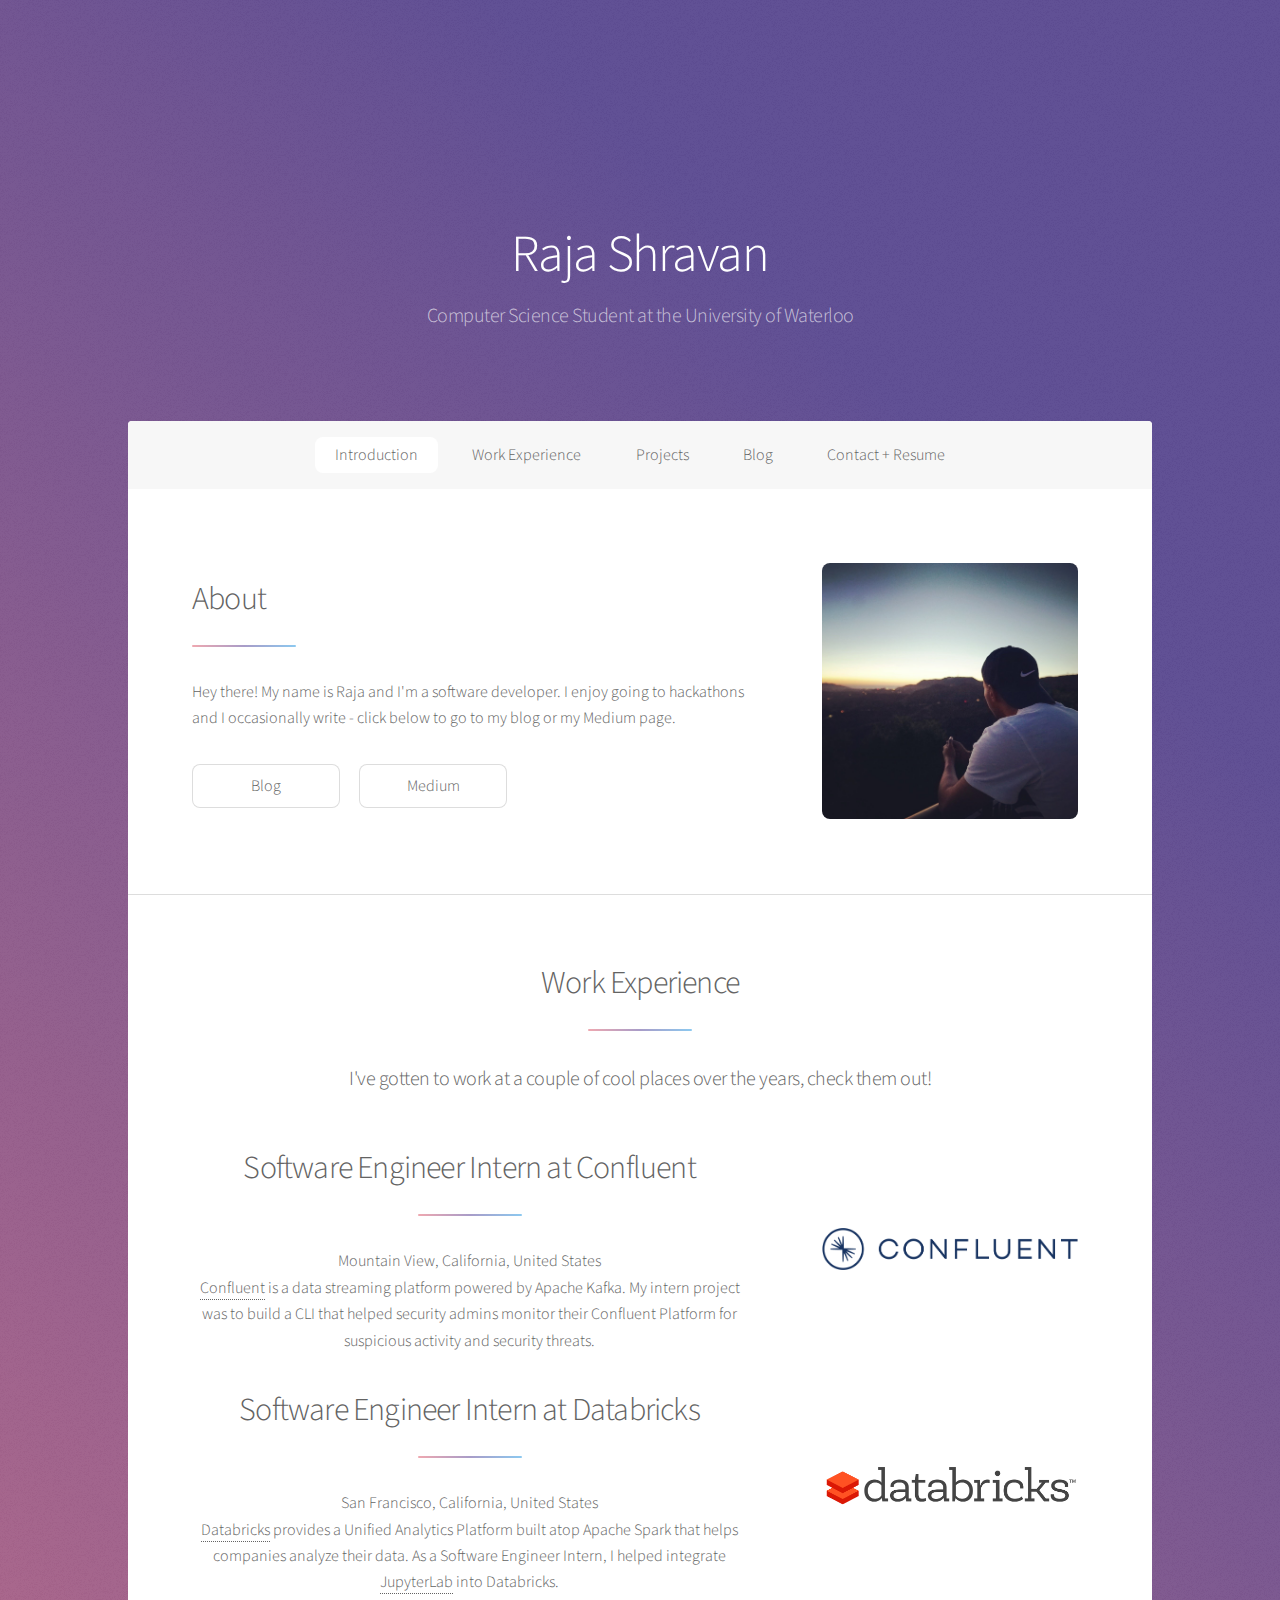
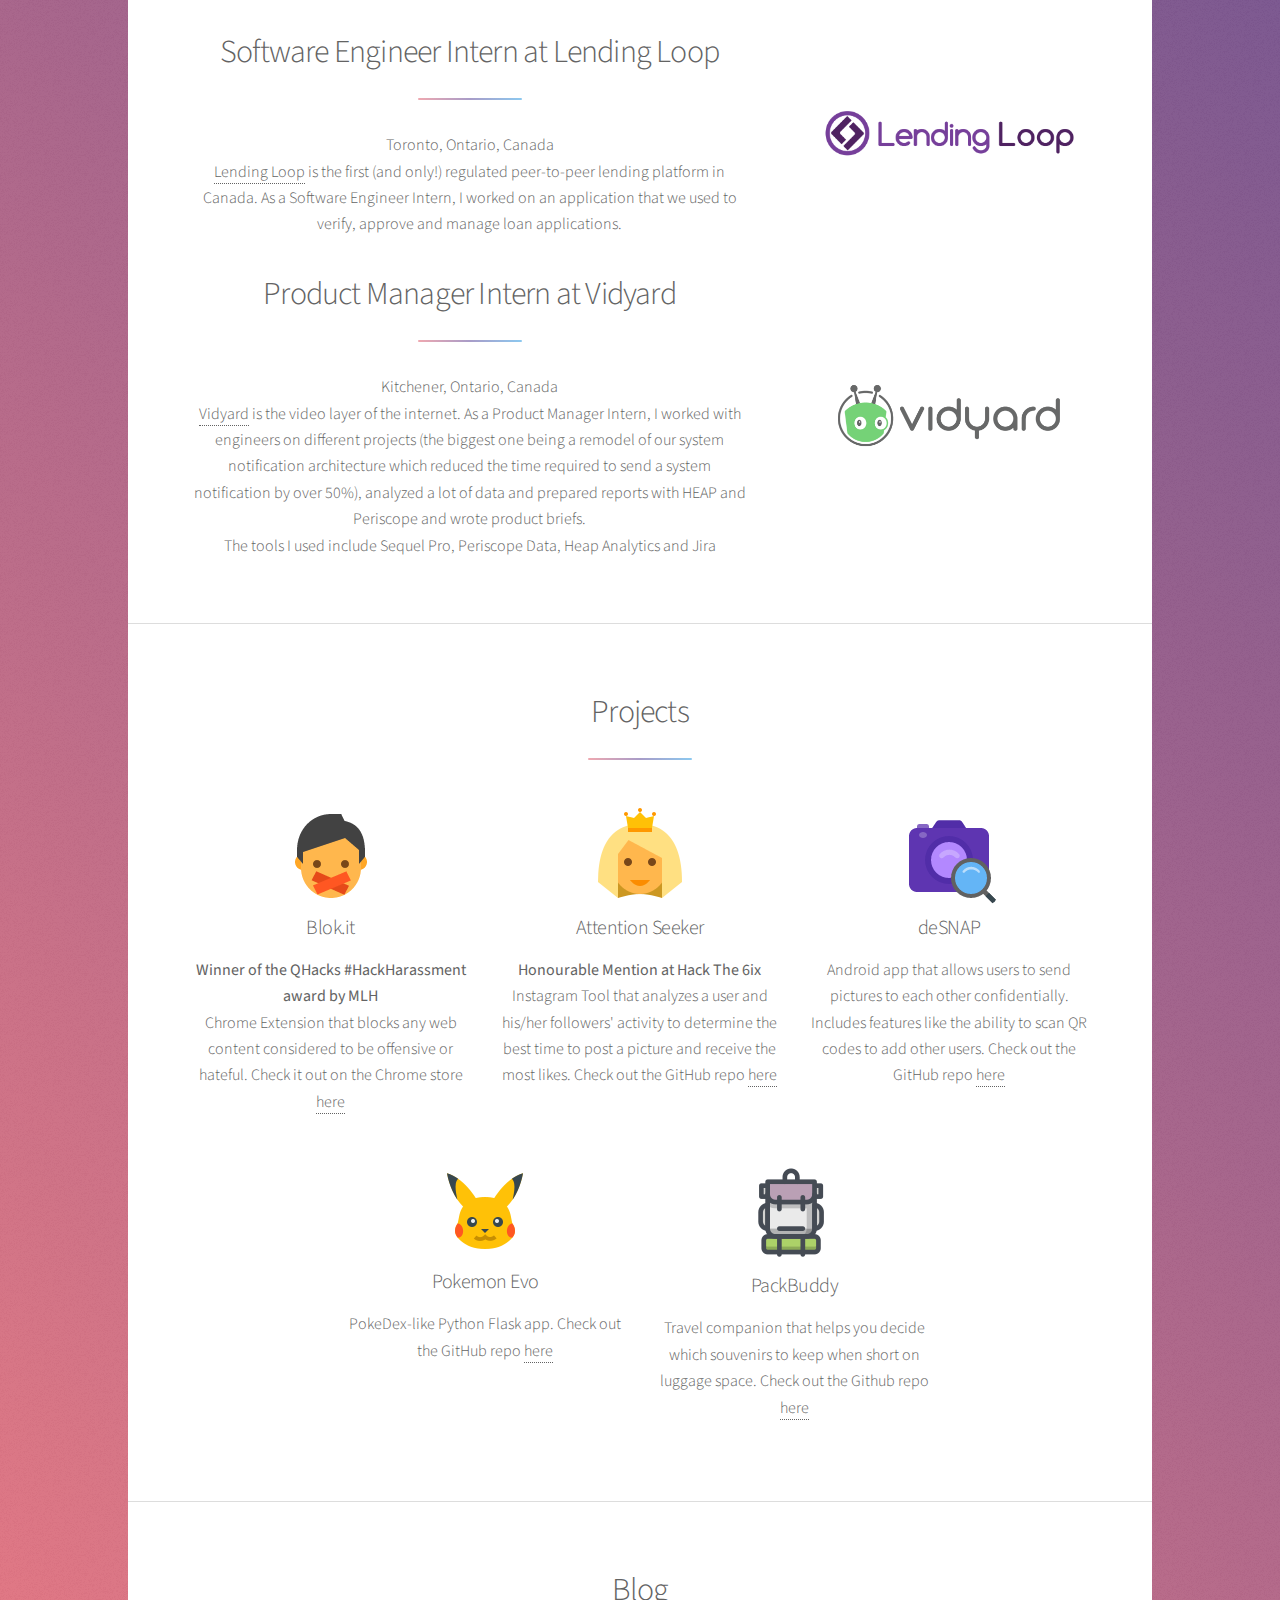
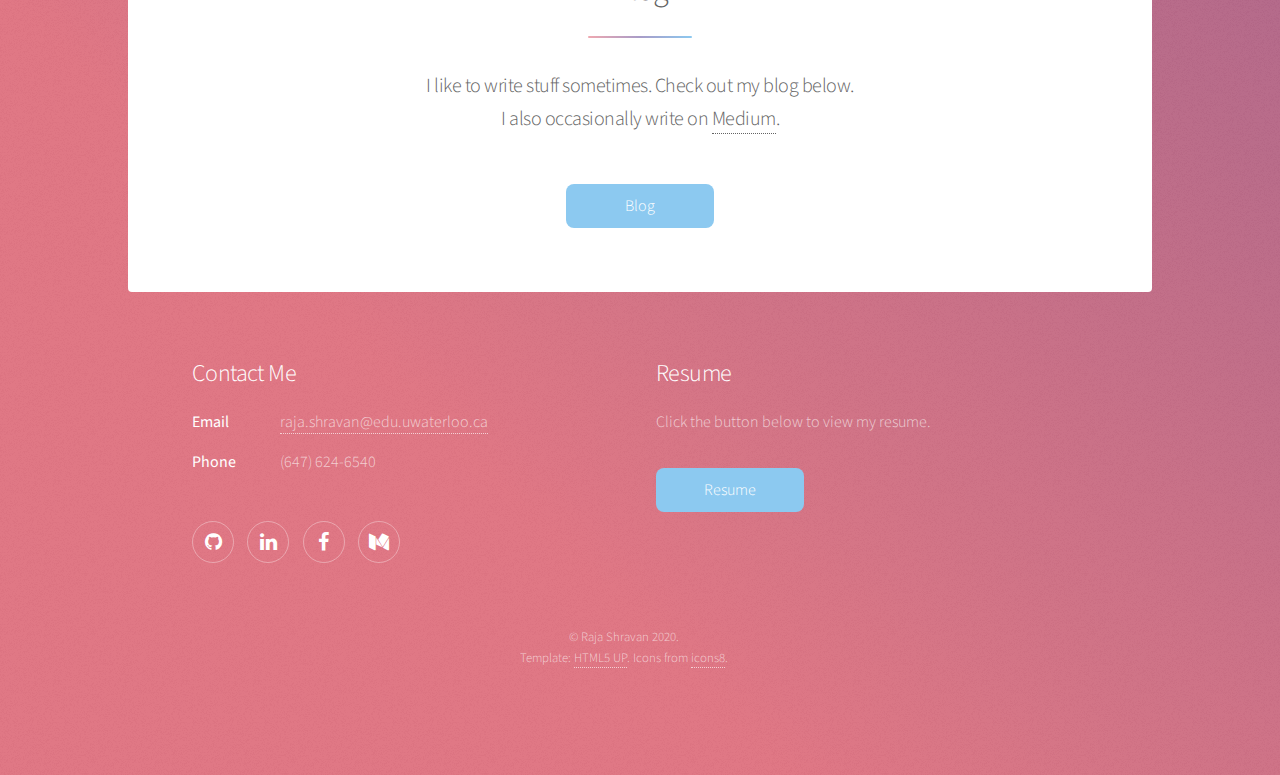
==== commit a3a5a4d2: "update 2023" ====
--- a/index.html
+++ b/index.html
@@ -31,7 +31,7 @@
 
 				<!-- Header -->
 					<header id="header" class="alt"> <!--original was class="alt"-->
-						<span class="logo"><img src="images/vidyardMe.png" alt="" /></span>
+						<span class="logo"><img src="images/san-diego.jpeg" alt="" /></span>
 						<h1>Raja Shravan</h1>
 						<p>Computer Science Student at the University of Waterloo<br />
 						</p>
@@ -59,7 +59,7 @@
 										<header class="major">
 											<h2>About</h2>
 										</header>
-										<p>Hey there! My name is Raja and I'm a software developer. I am a fourth year student at the University of Waterloo and Wilfrid Laurier University in a double degree program. I enjoy going to hackathons and I occasionally write - click below to go to my blog or my Medium page.</p>
+										<p>Hey there! My name is Raja and I'm a software developer. I enjoy going to hackathons and I occasionally write - click below to go to my blog or my Medium page.</p>
 										<ul class="actions">
 											<li><a href="blog.html" class="button">Blog</a></li>
 											<li><a href="https://medium.com/@rajashravan" class="button">Medium</a></li>
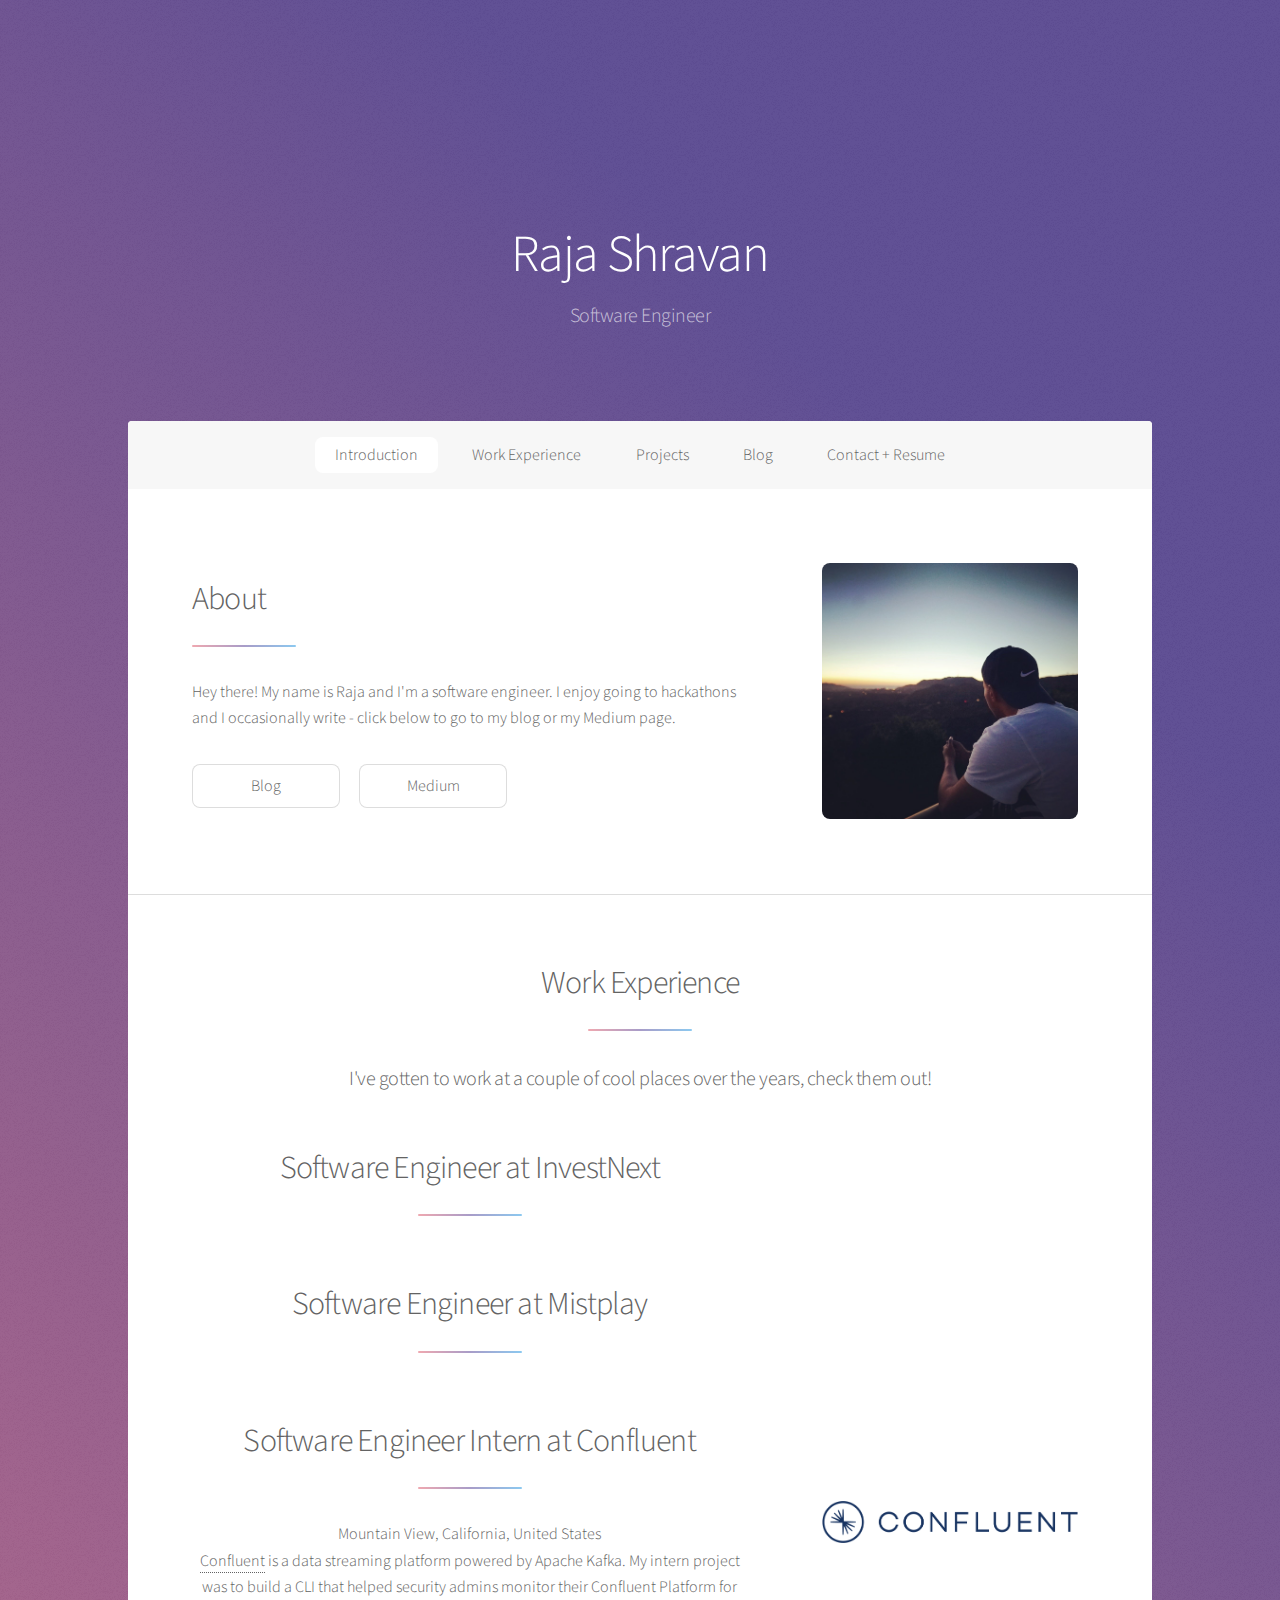
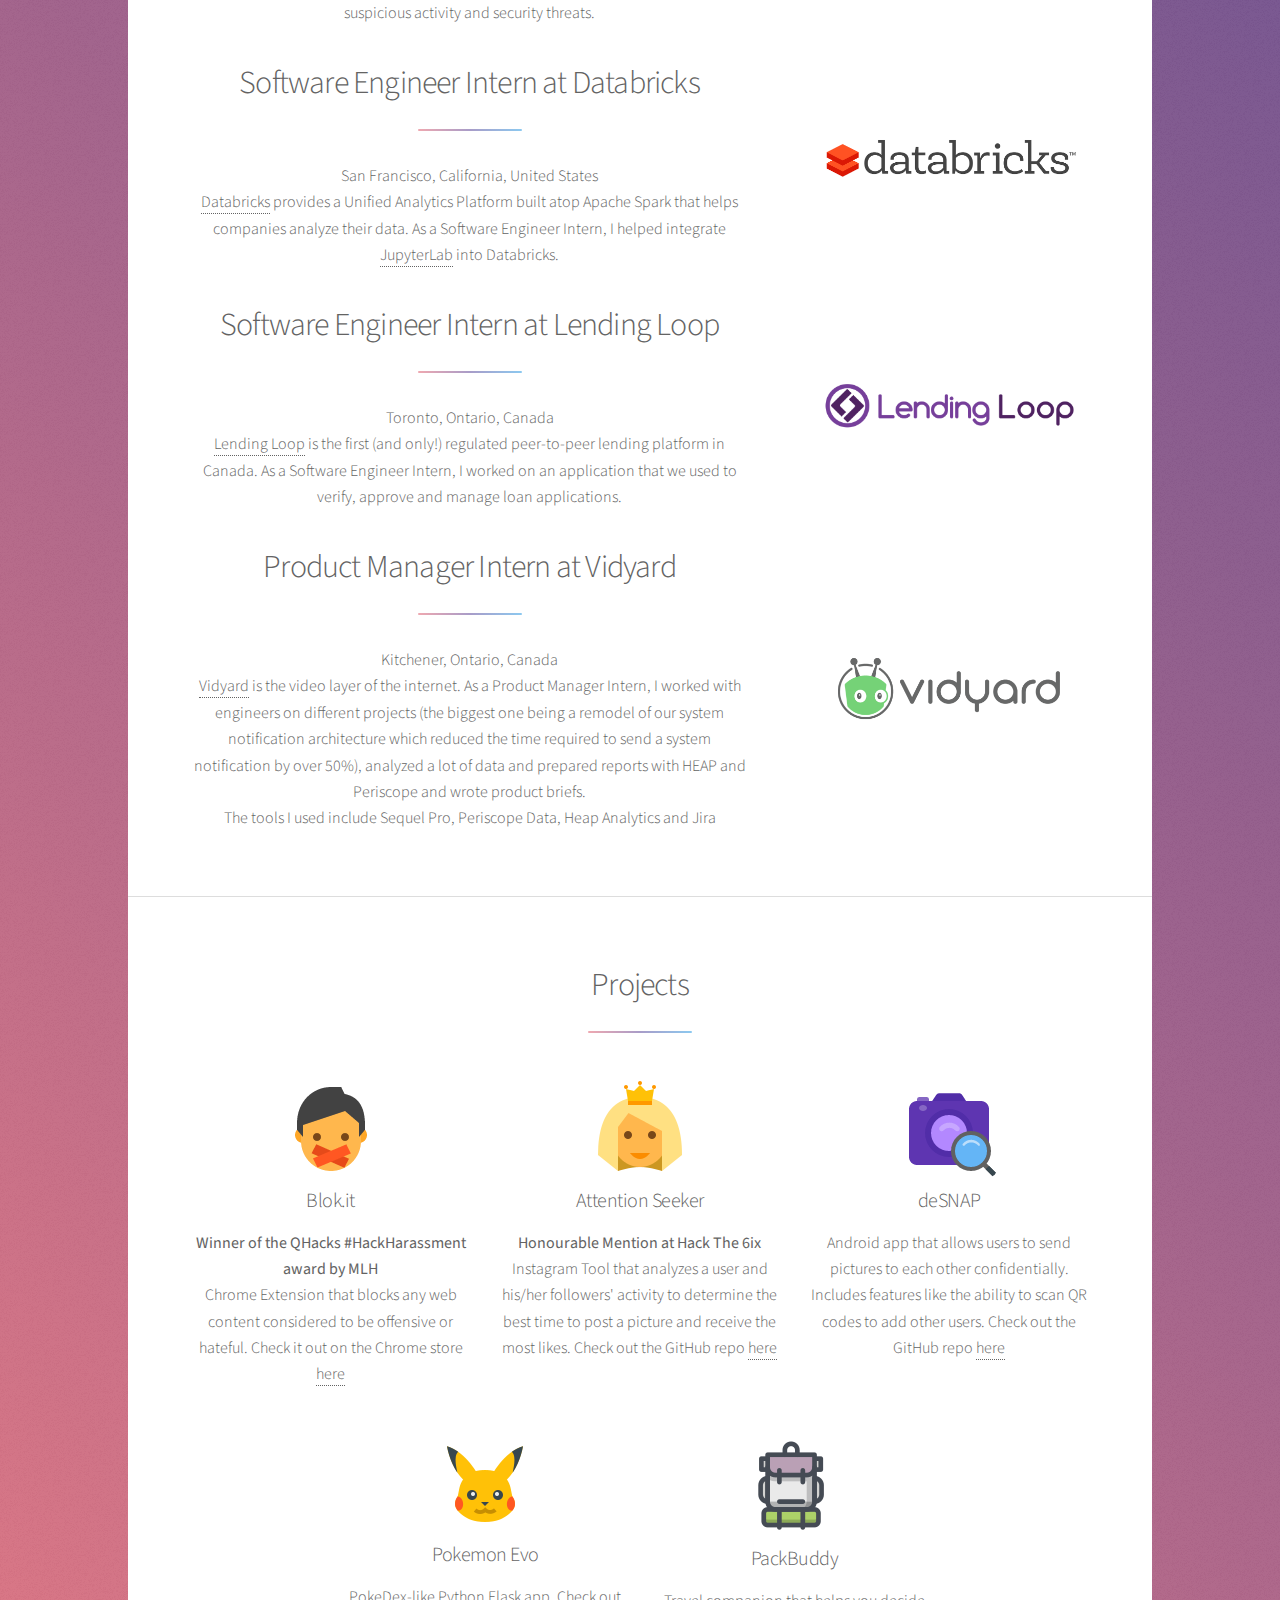
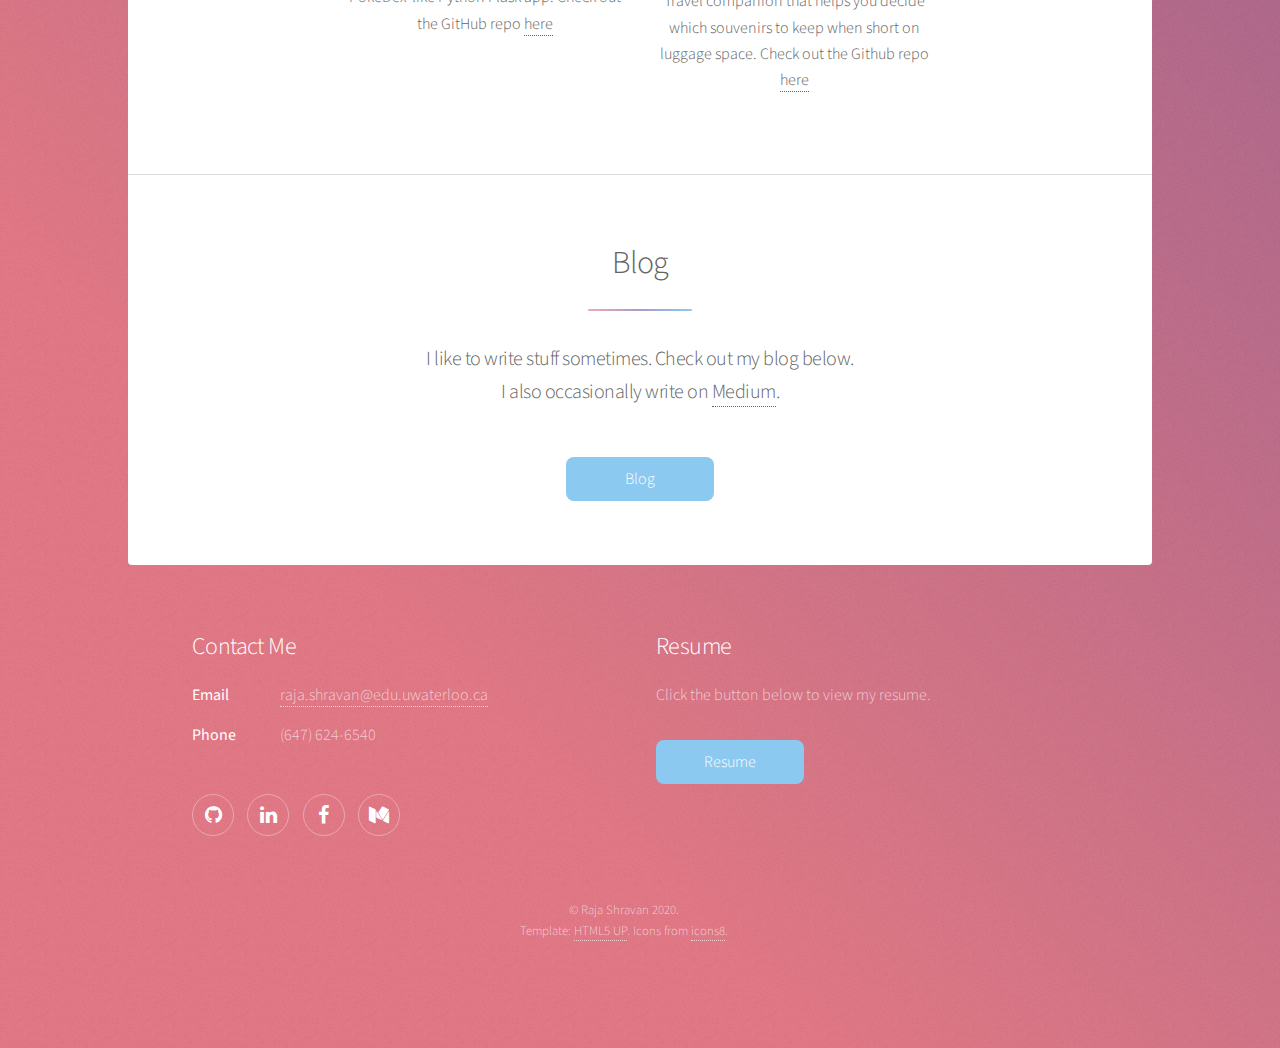
==== commit ca5243c1: "updates" ====
--- a/index.html
+++ b/index.html
@@ -33,7 +33,7 @@
 					<header id="header" class="alt"> <!--original was class="alt"-->
 						<span class="logo"><img src="images/san-diego.jpeg" alt="" /></span>
 						<h1>Raja Shravan</h1>
-						<p>Computer Science Student at the University of Waterloo<br />
+						<p>Software Engineer<br />
 						</p>
 					</header>
 
@@ -59,7 +59,7 @@
 										<header class="major">
 											<h2>About</h2>
 										</header>
-										<p>Hey there! My name is Raja and I'm a software developer. I enjoy going to hackathons and I occasionally write - click below to go to my blog or my Medium page.</p>
+										<p>Hey there! My name is Raja and I'm a software engineer. I enjoy going to hackathons and I occasionally write - click below to go to my blog or my Medium page.</p>
 										<ul class="actions">
 											<li><a href="blog.html" class="button">Blog</a></li>
 											<li><a href="https://medium.com/@rajashravan" class="button">Medium</a></li>
@@ -75,6 +75,22 @@
 									<h2>Work Experience</h2>
 									<p>I've gotten to work at a couple of cool places over the years, check them out!</p>
 								</header>
+								<div class="spotlight">
+									<div class="content">
+										<header class="major">
+											<h2>Software Engineer at InvestNext</h2>
+										</header>
+									</div>
+									<span class="image"><img href="https://www.investnext.com/" src="images/investnext.png" alt="" /></span>
+								</div>
+								<div class="spotlight">
+									<div class="content">
+										<header class="major">
+											<h2>Software Engineer at Mistplay</h2>
+										</header>
+									</div>
+									<span class="image"><img href="https://www.mistplay.com/" src="images/mistplay.png" alt="" /></span>
+								</div>
 								<div class="spotlight">
 									<div class="content">
 										<header class="major">
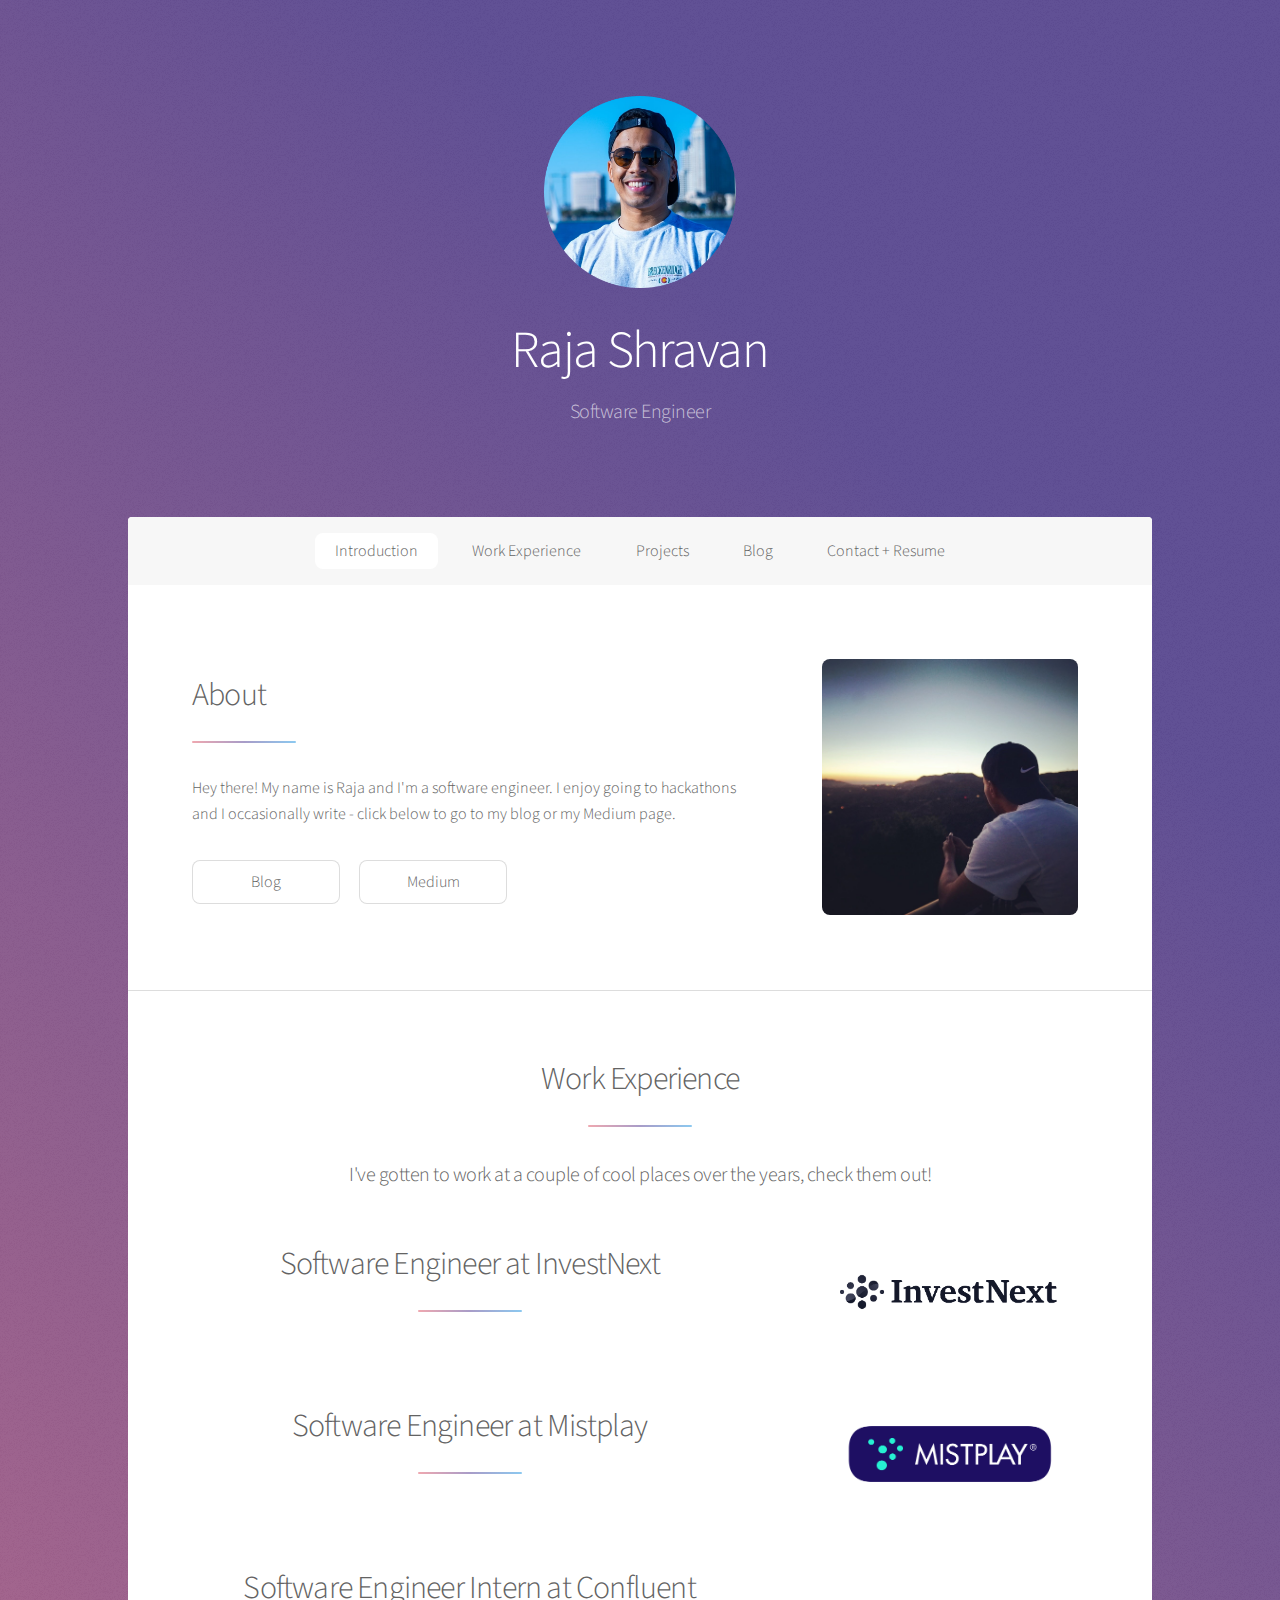
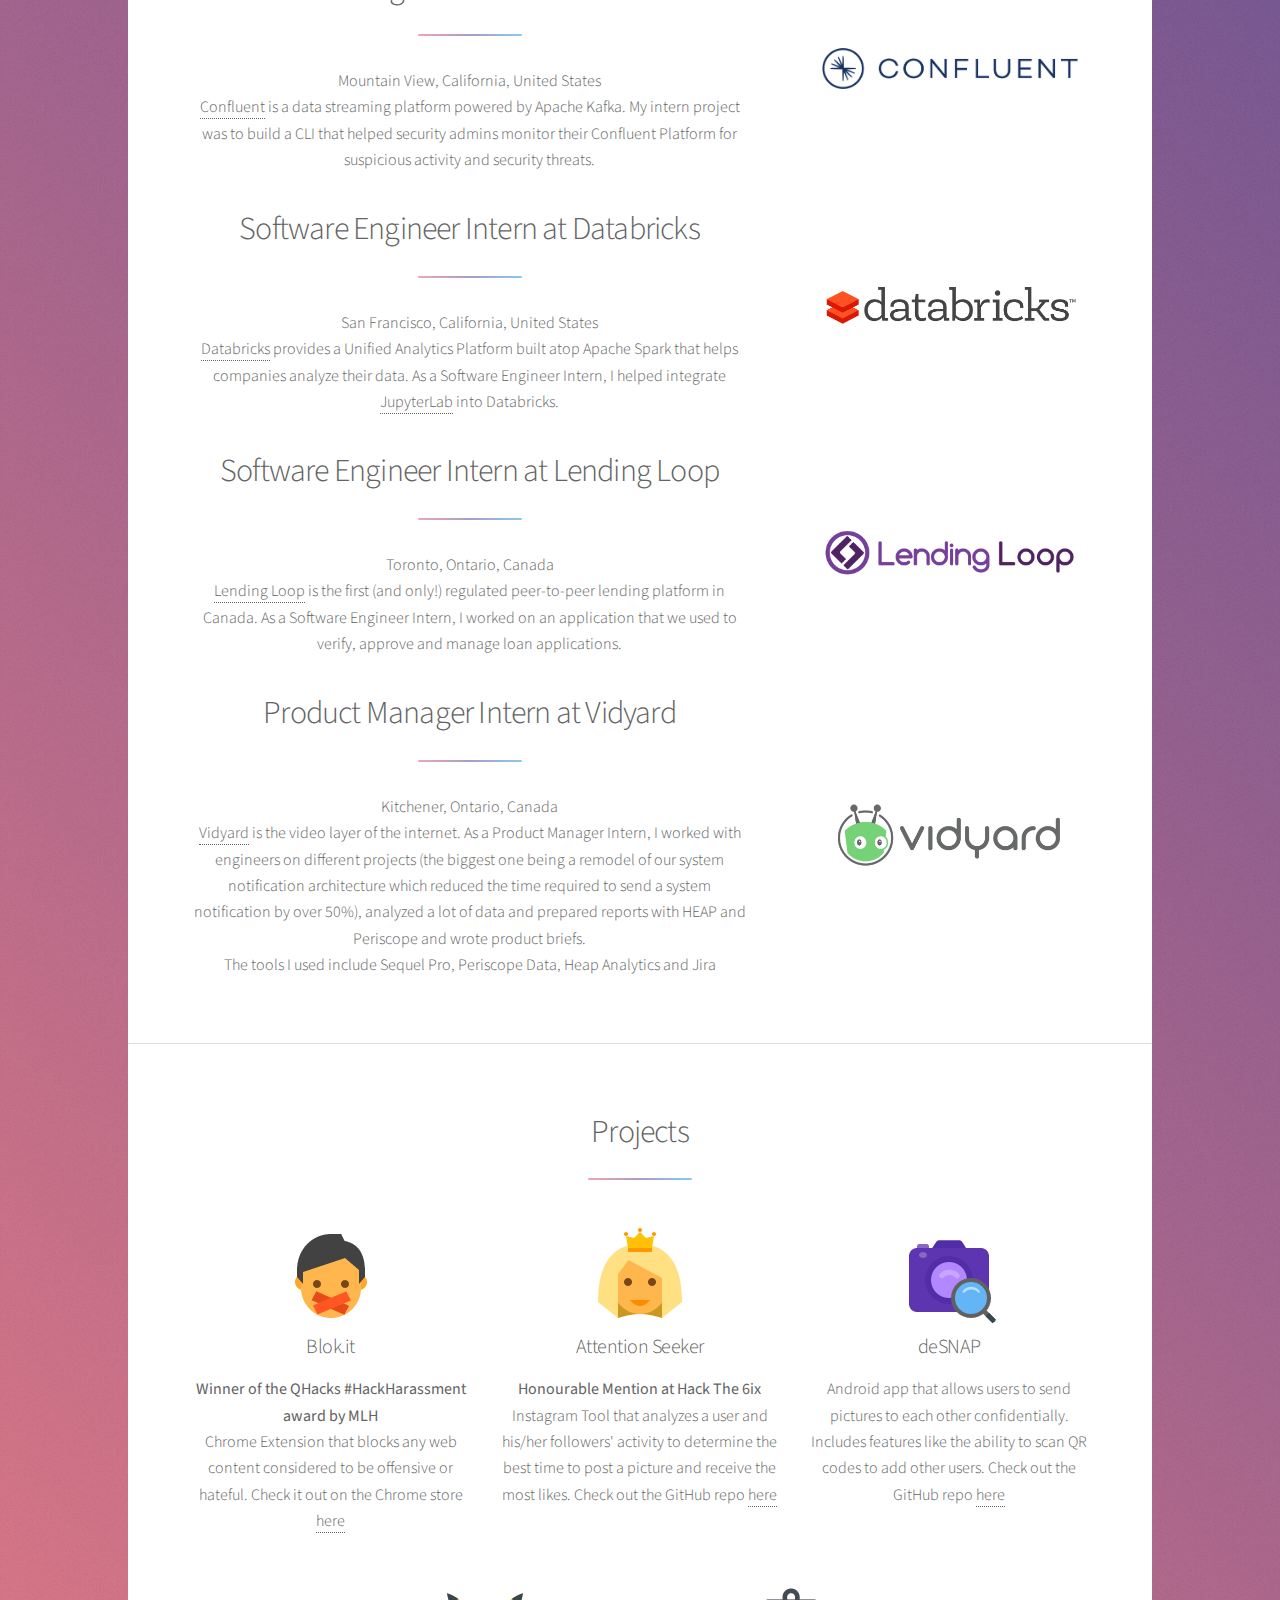
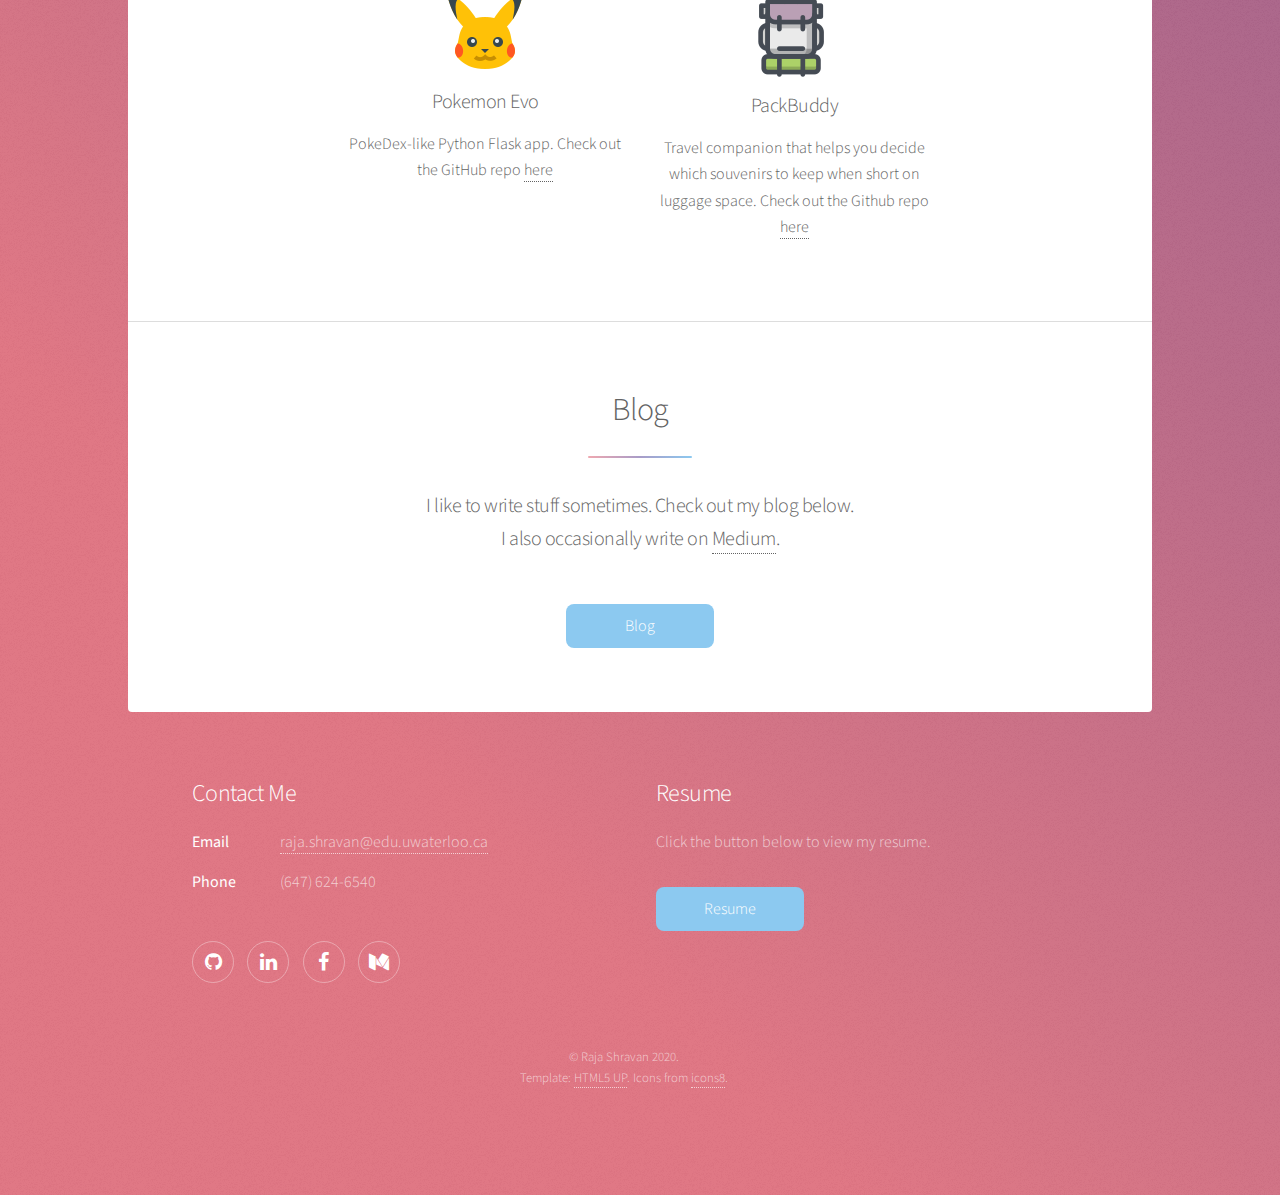
==== commit eafedd9f: "PNG" ====
--- a/index.html
+++ b/index.html
@@ -31,7 +31,7 @@
 
 				<!-- Header -->
 					<header id="header" class="alt"> <!--original was class="alt"-->
-						<span class="logo"><img src="images/san-diego.jpeg" alt="" /></span>
+						<span class="logo"><img src="images/san-diego.png" alt="" /></span>
 						<h1>Raja Shravan</h1>
 						<p>Software Engineer<br />
 						</p>
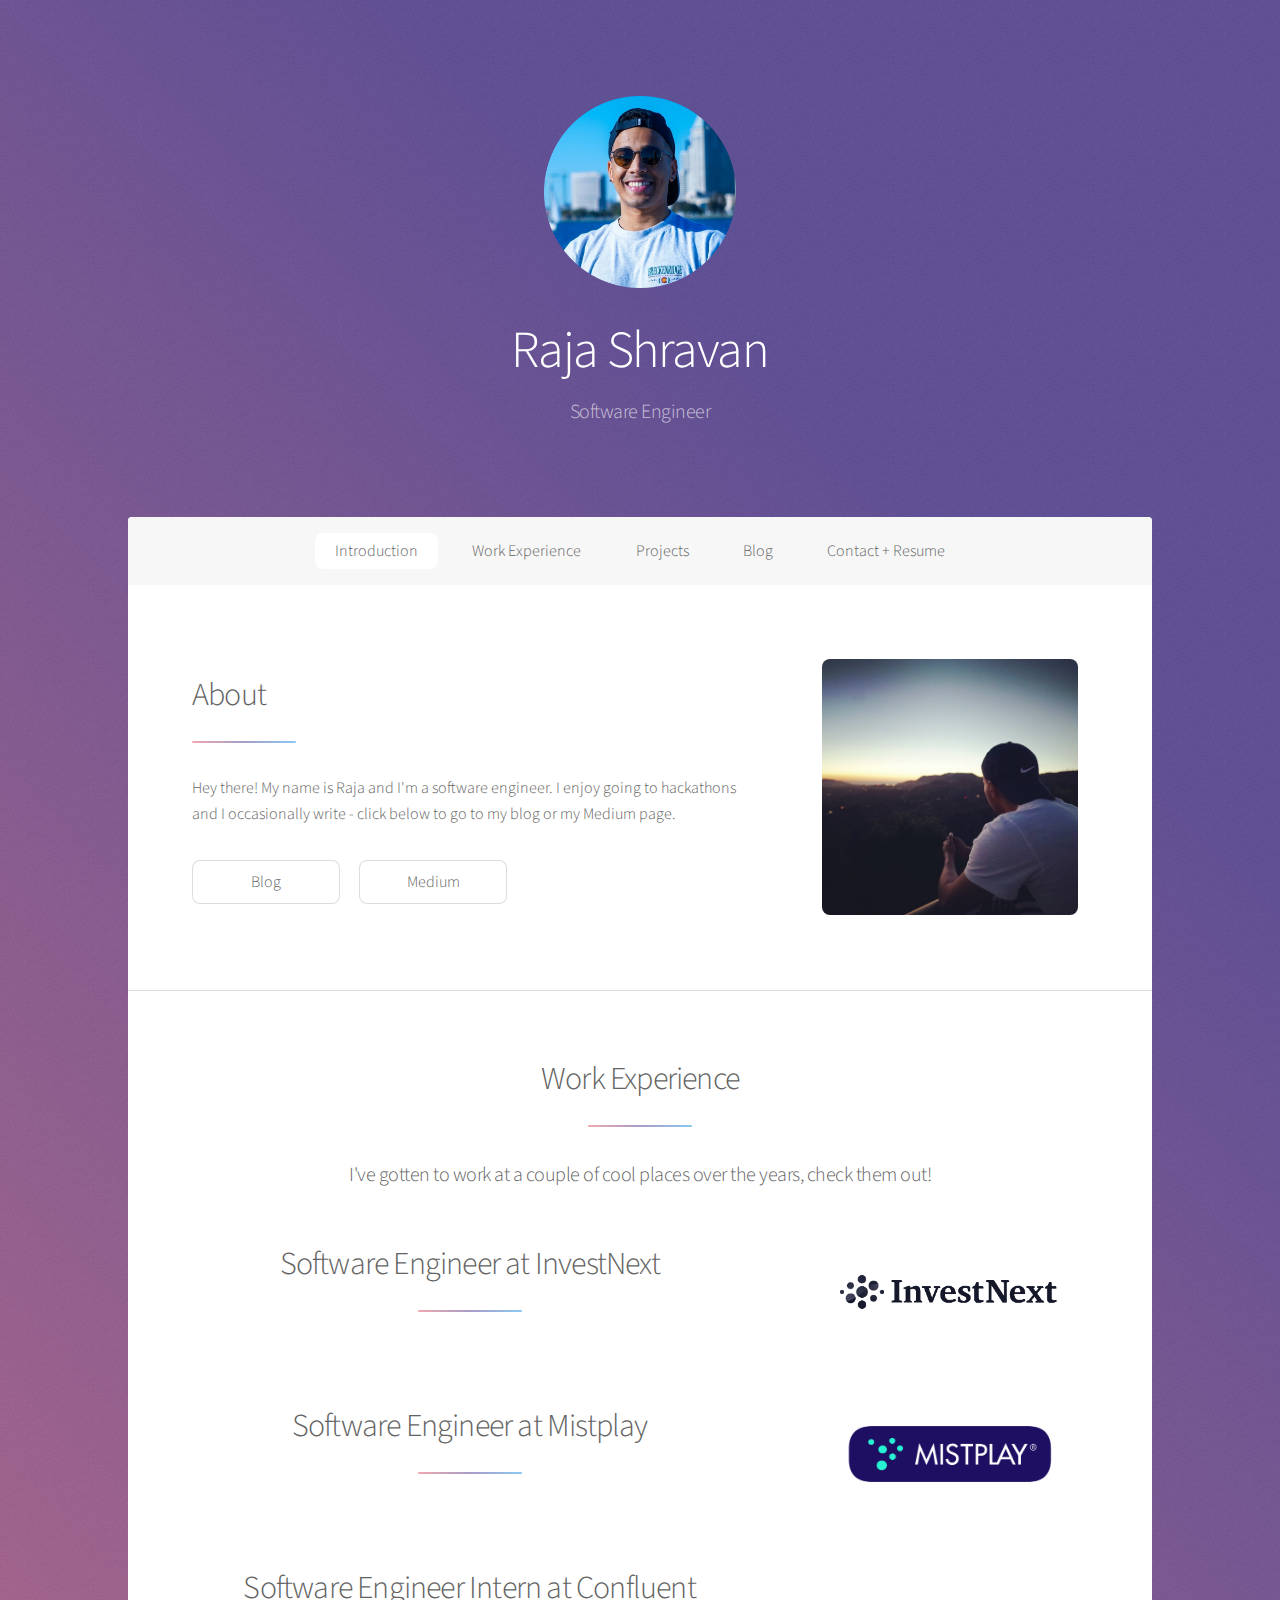
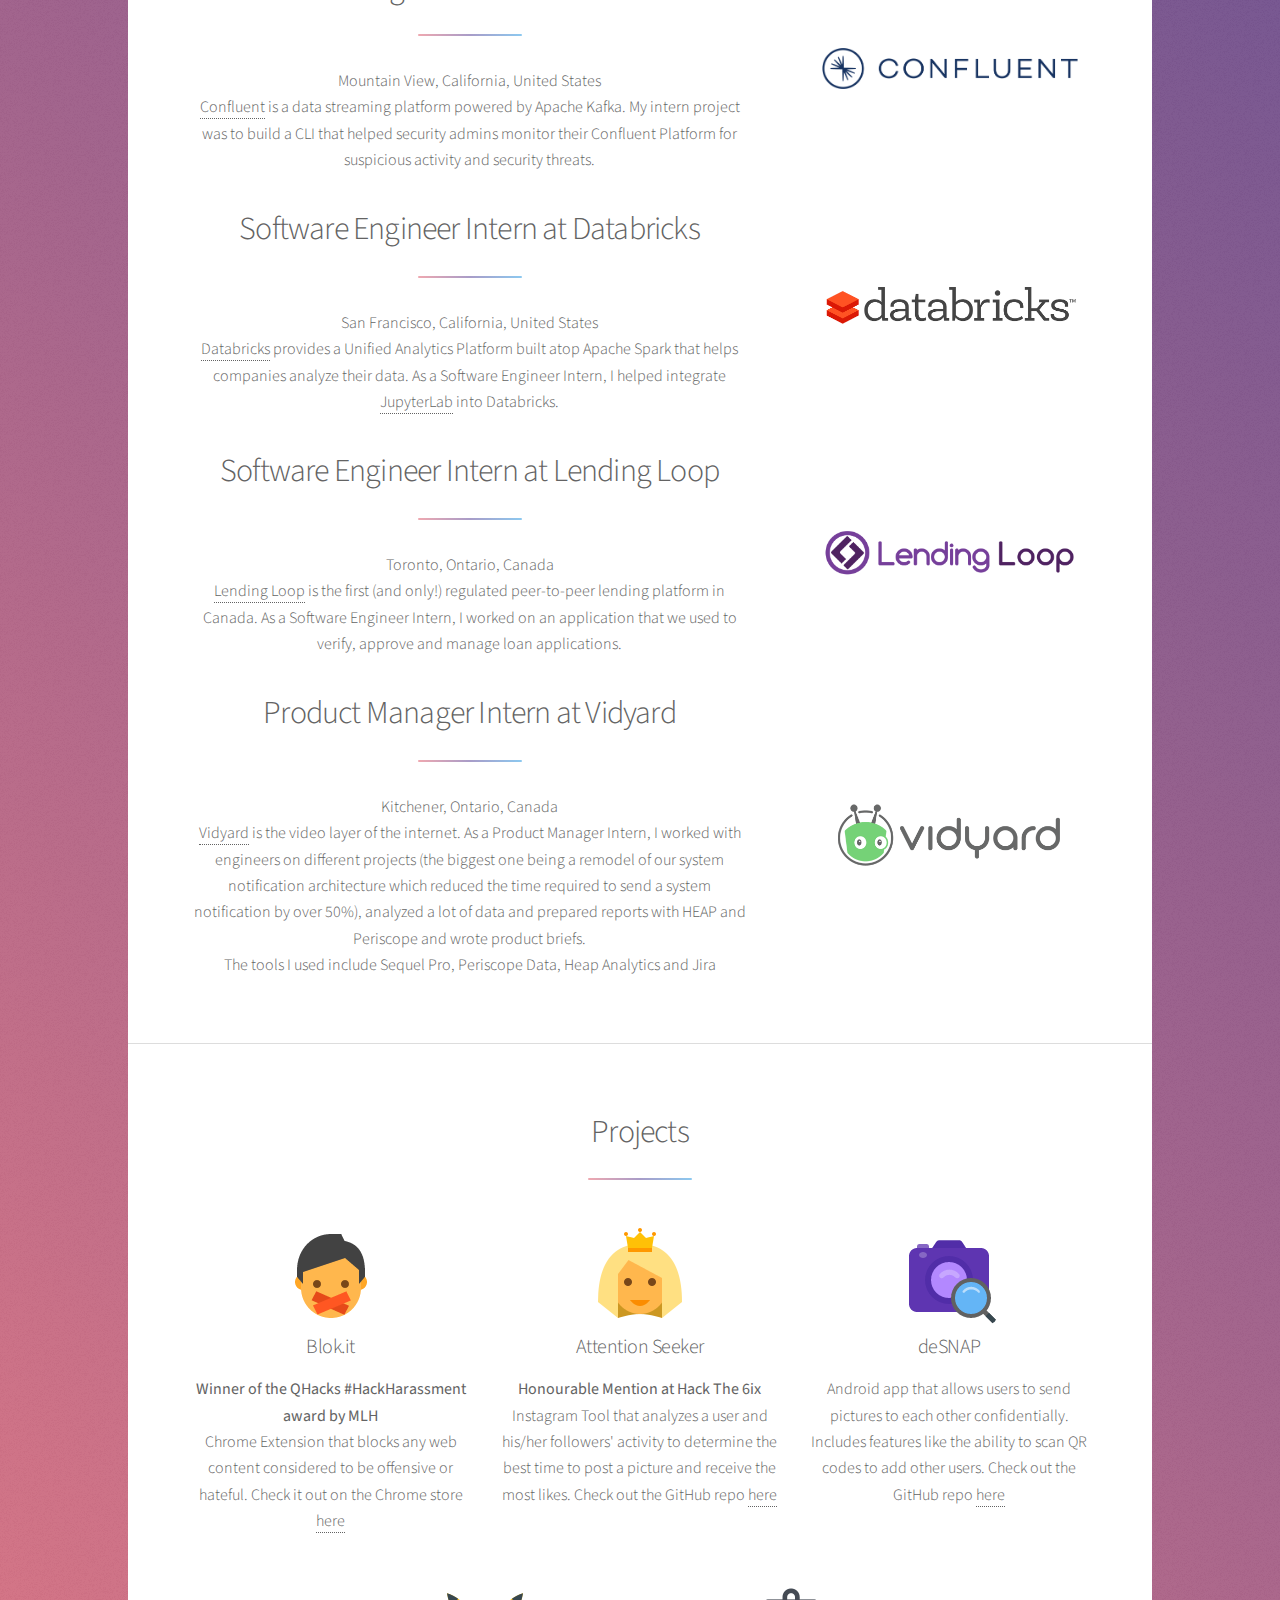
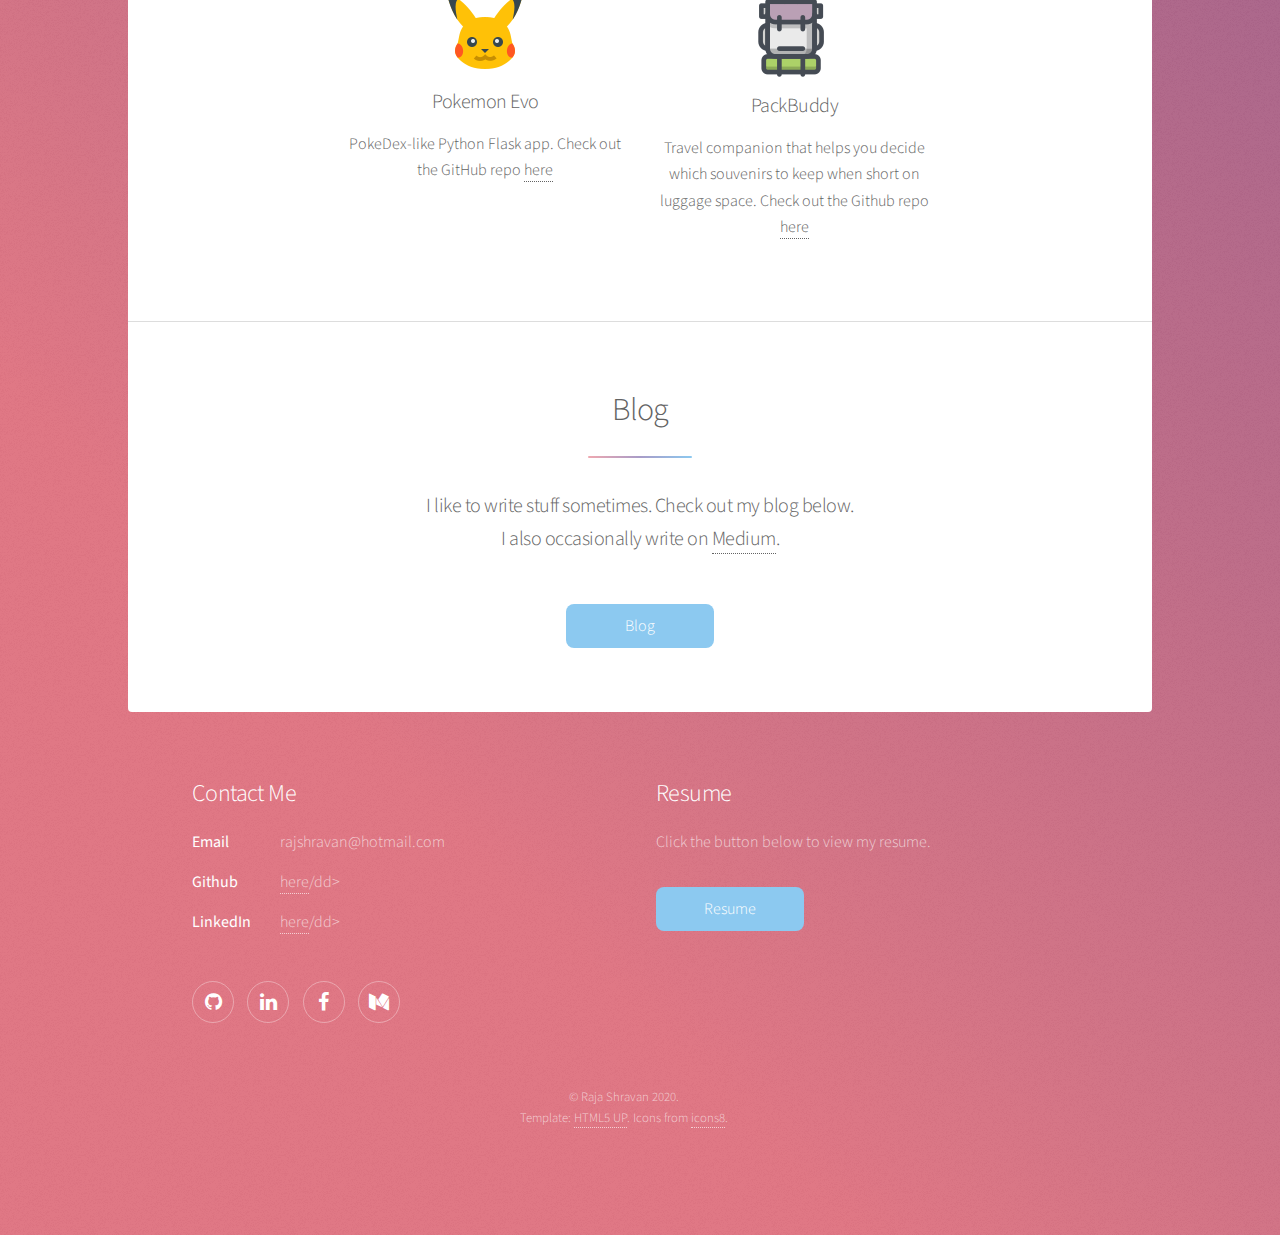
==== commit 86923d6f: "updates contact info and resume" ====
--- a/index.html
+++ b/index.html
@@ -304,9 +304,11 @@
 							<h2>Contact Me</h2>
 							<dl class="alt">
 								<dt>Email</dt>
-								<dd><a href="#">raja.shravan@edu.uwaterloo.ca</a></dd>
-								<dt>Phone</dt>
-								<dd>(647) 624-6540</dd>
+								<dd>rajshravan@hotmail.com</dd>
+								<dt>Github</dt>
+								<dd><a href=https://github.com/rajashravan target="_blank">here</a>/dd>
+								<dt>LinkedIn</dt>
+								<dd><a href=https://www.linkedin.com/in/raja-shravan/ target="_blank">here</a>/dd>
 							</dl>
 							<ul class="icons">
 								<li><a href="https://github.com/rajashravan" class="icon fa-github alt"><span class="label">Github</span></a></li>
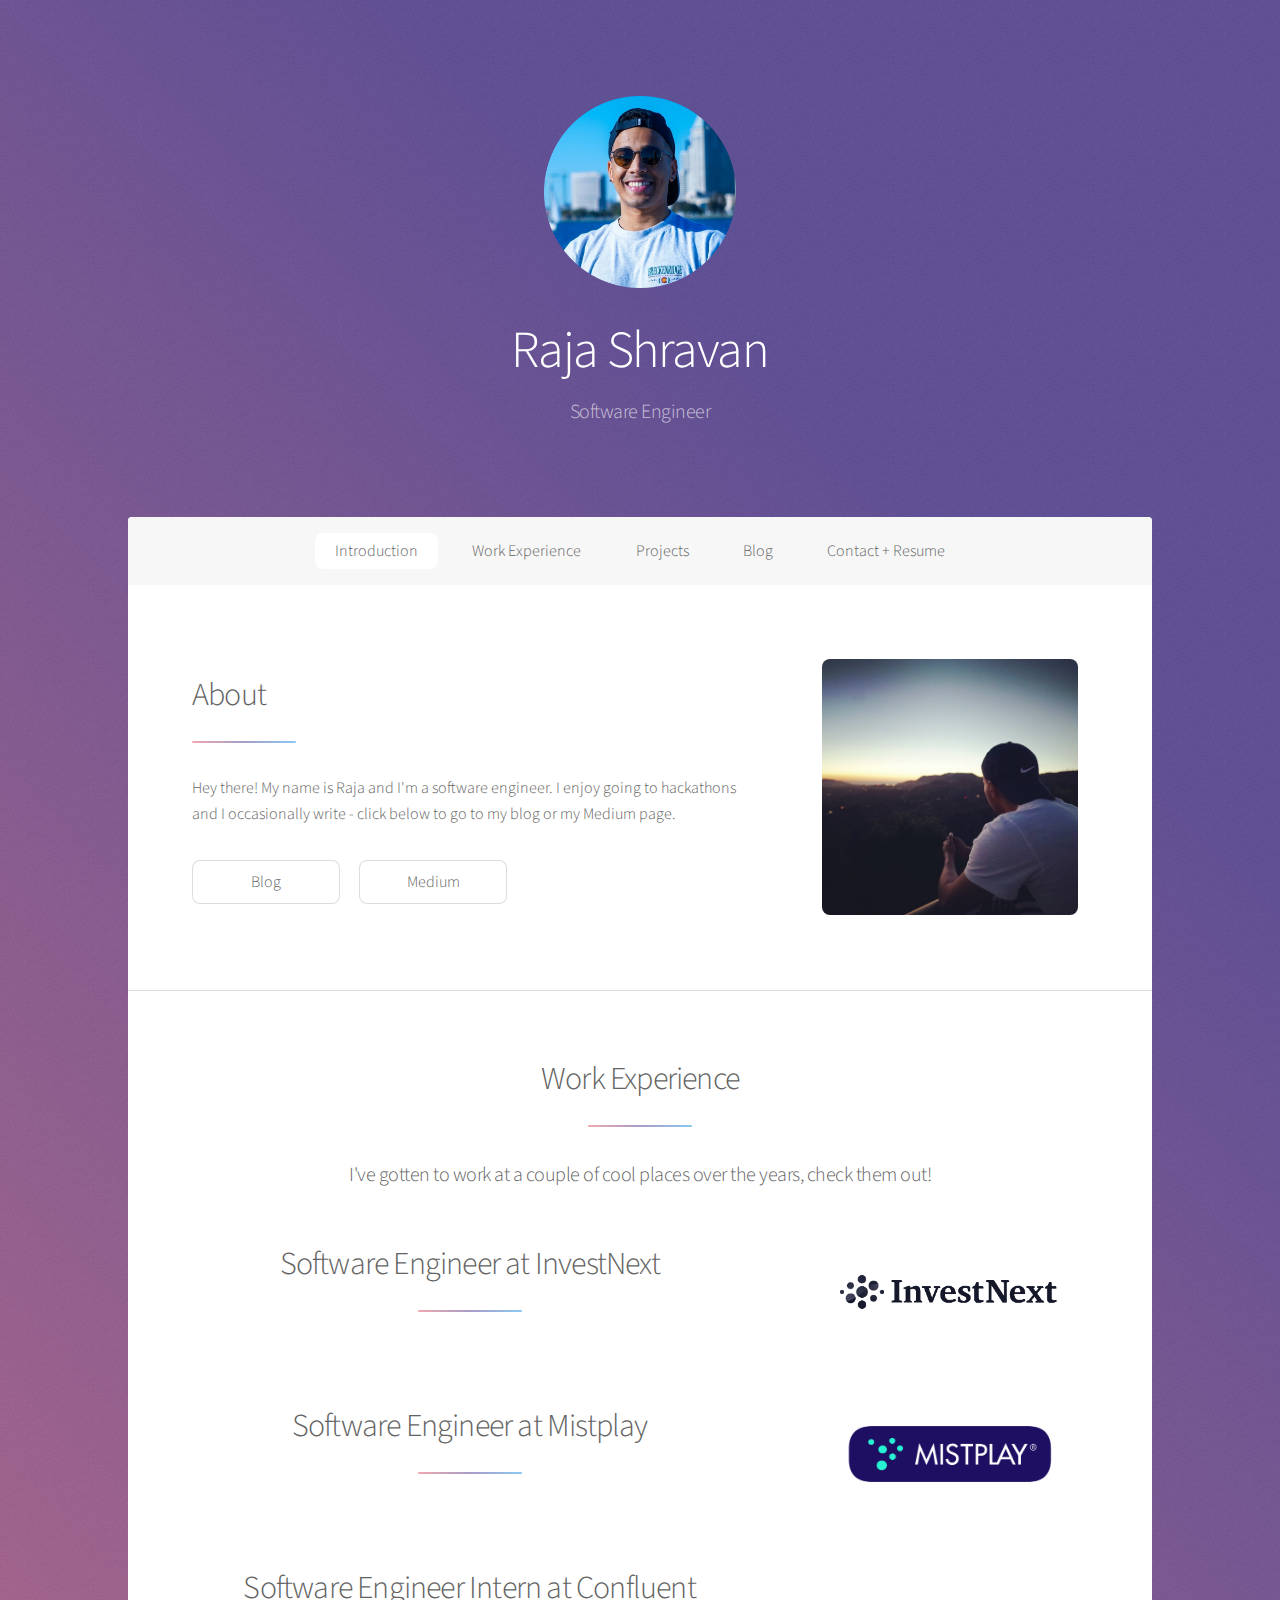
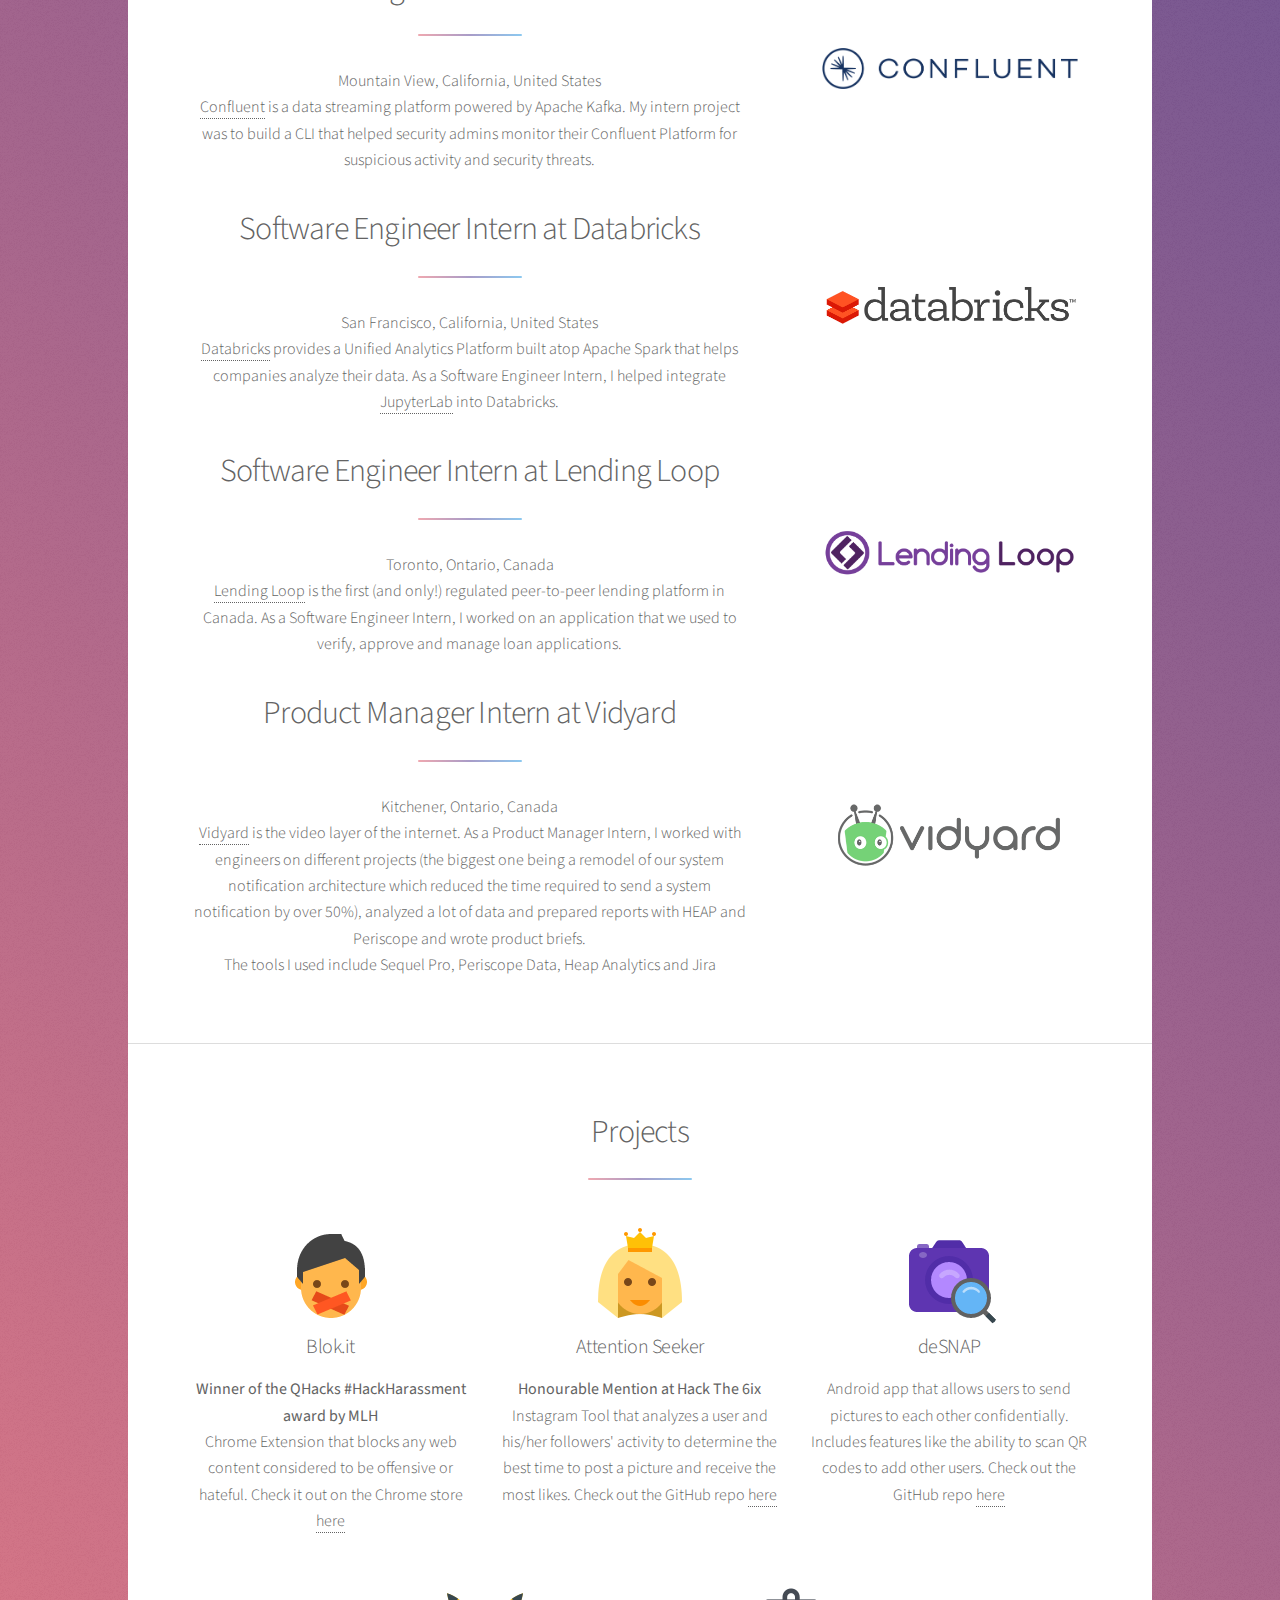
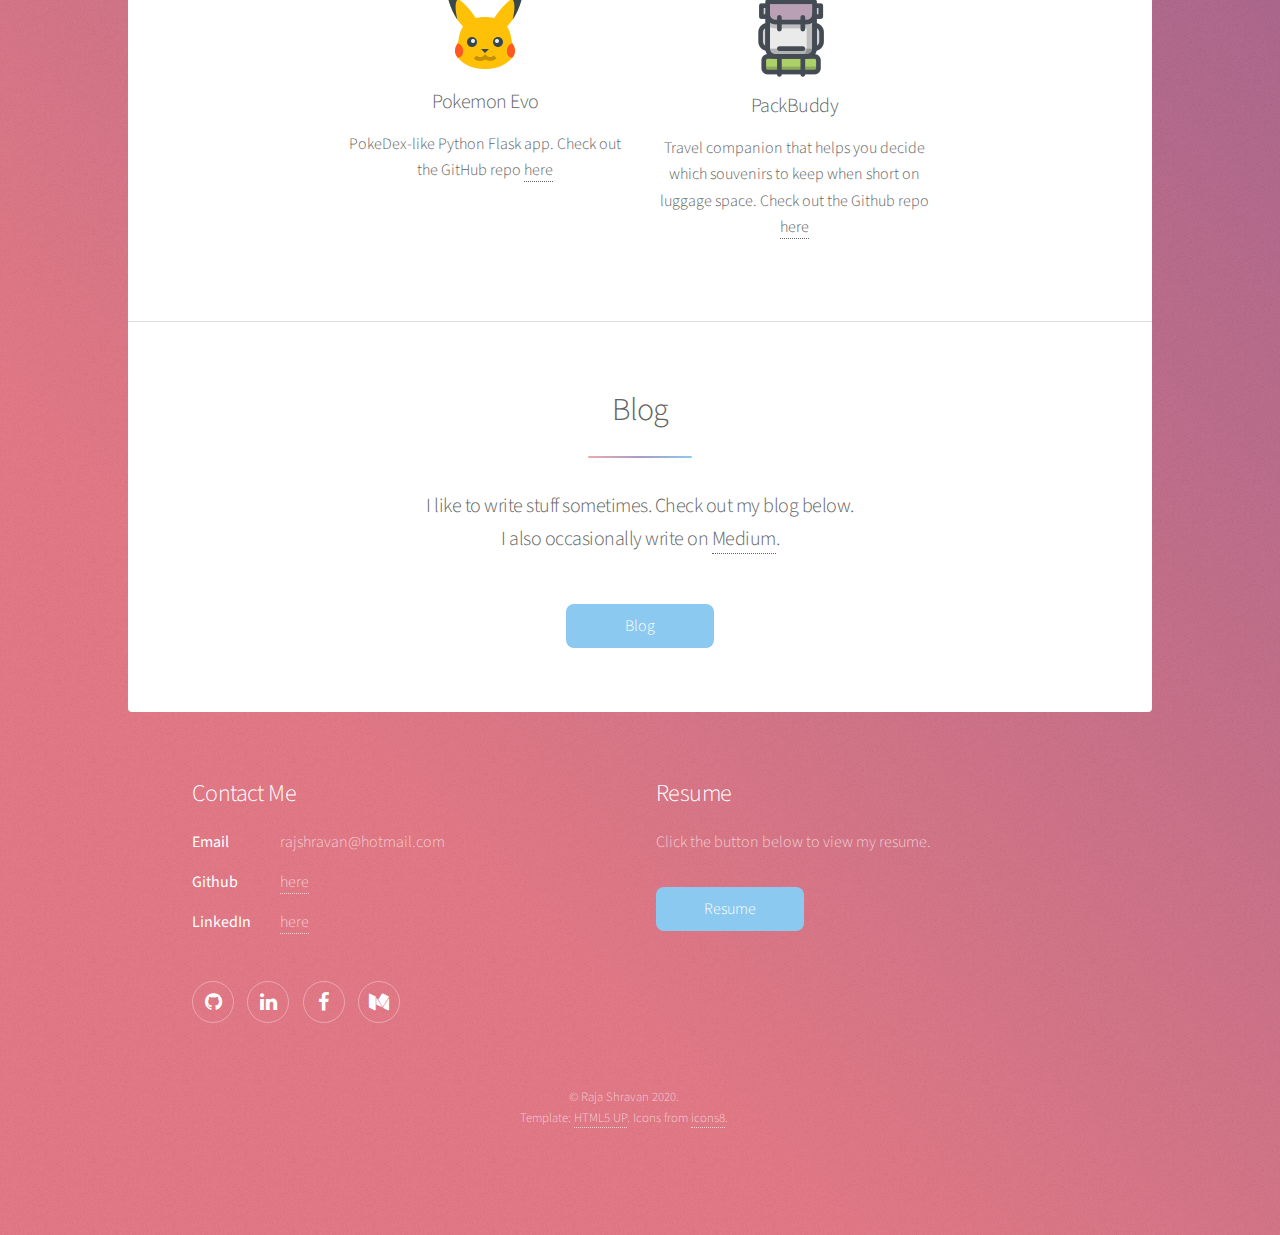
==== commit 4936d30a: "fixes here" ====
--- a/index.html
+++ b/index.html
@@ -306,9 +306,9 @@
 								<dt>Email</dt>
 								<dd>rajshravan@hotmail.com</dd>
 								<dt>Github</dt>
-								<dd><a href=https://github.com/rajashravan target="_blank">here</a>/dd>
+								<dd><a href=https://github.com/rajashravan target="_blank">here</a></dd>
 								<dt>LinkedIn</dt>
-								<dd><a href=https://www.linkedin.com/in/raja-shravan/ target="_blank">here</a>/dd>
+								<dd><a href=https://www.linkedin.com/in/raja-shravan/ target="_blank">here</a></dd>
 							</dl>
 							<ul class="icons">
 								<li><a href="https://github.com/rajashravan" class="icon fa-github alt"><span class="label">Github</span></a></li>
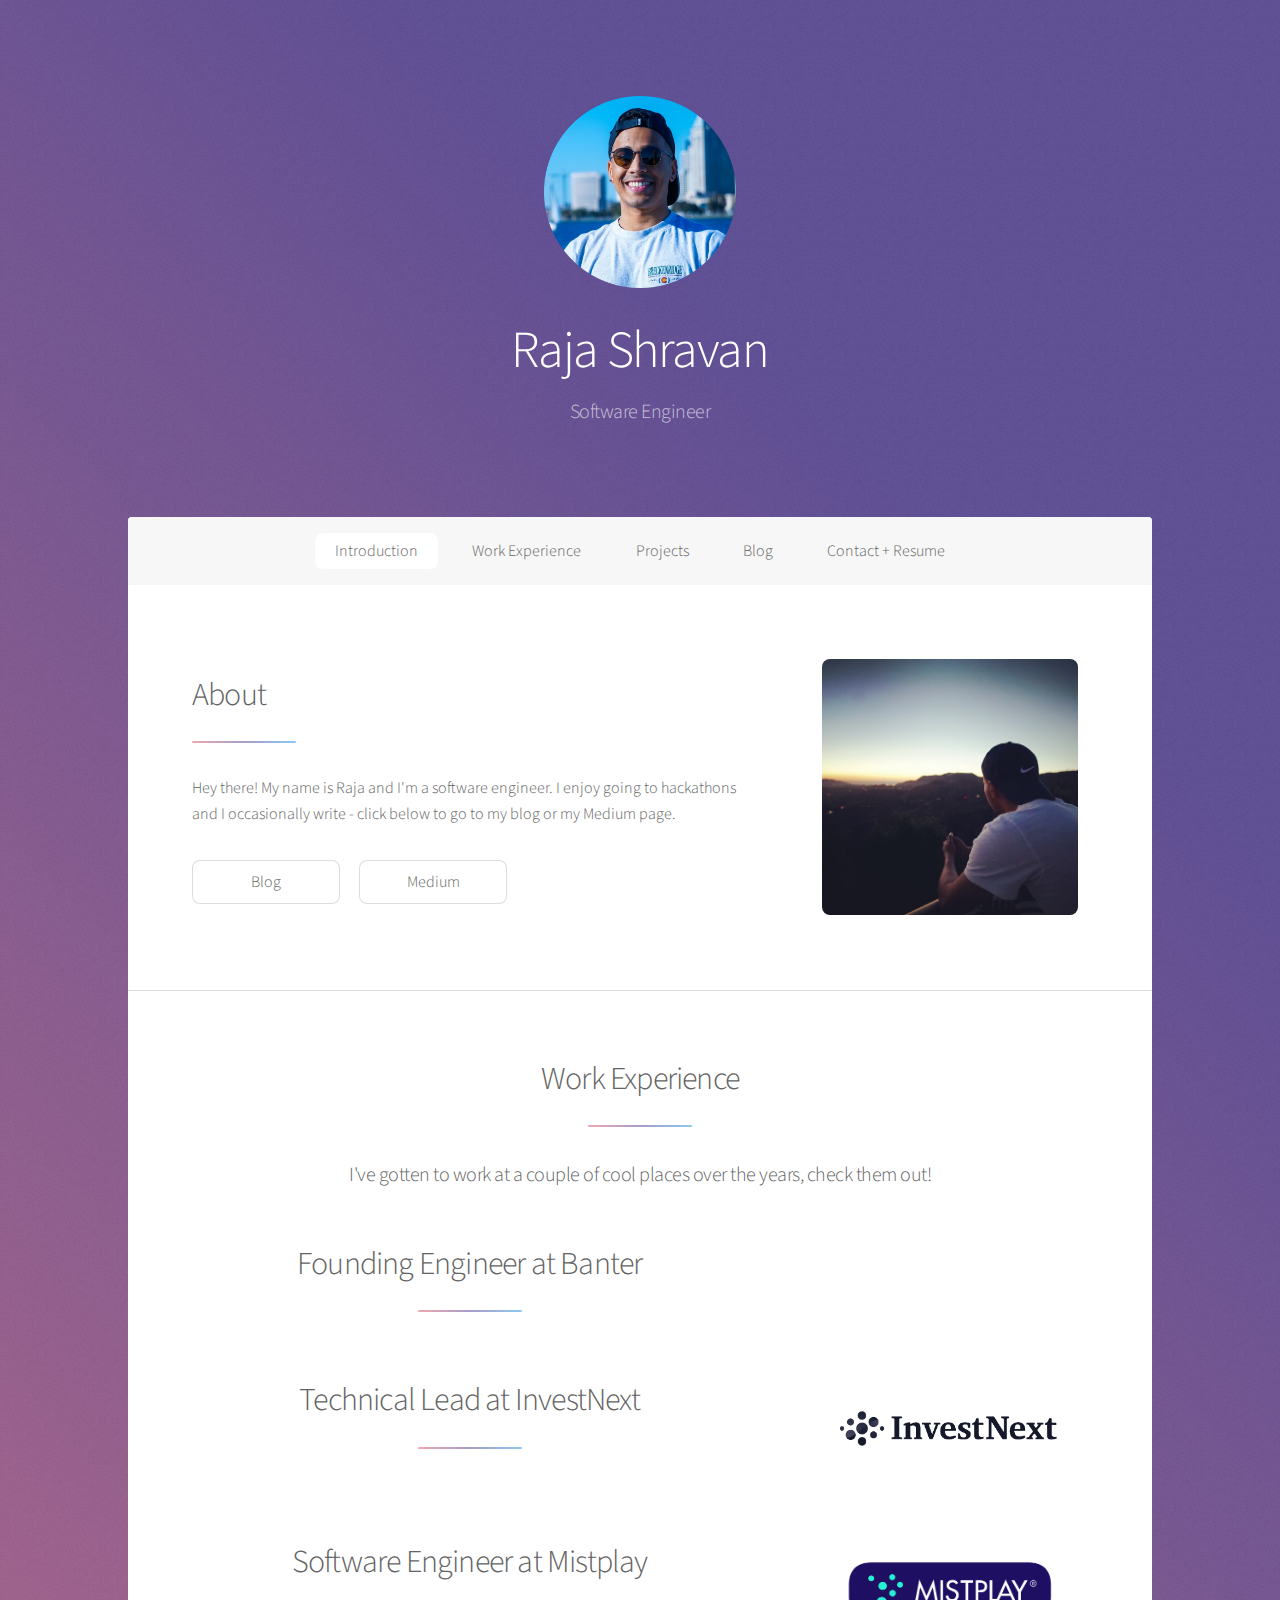
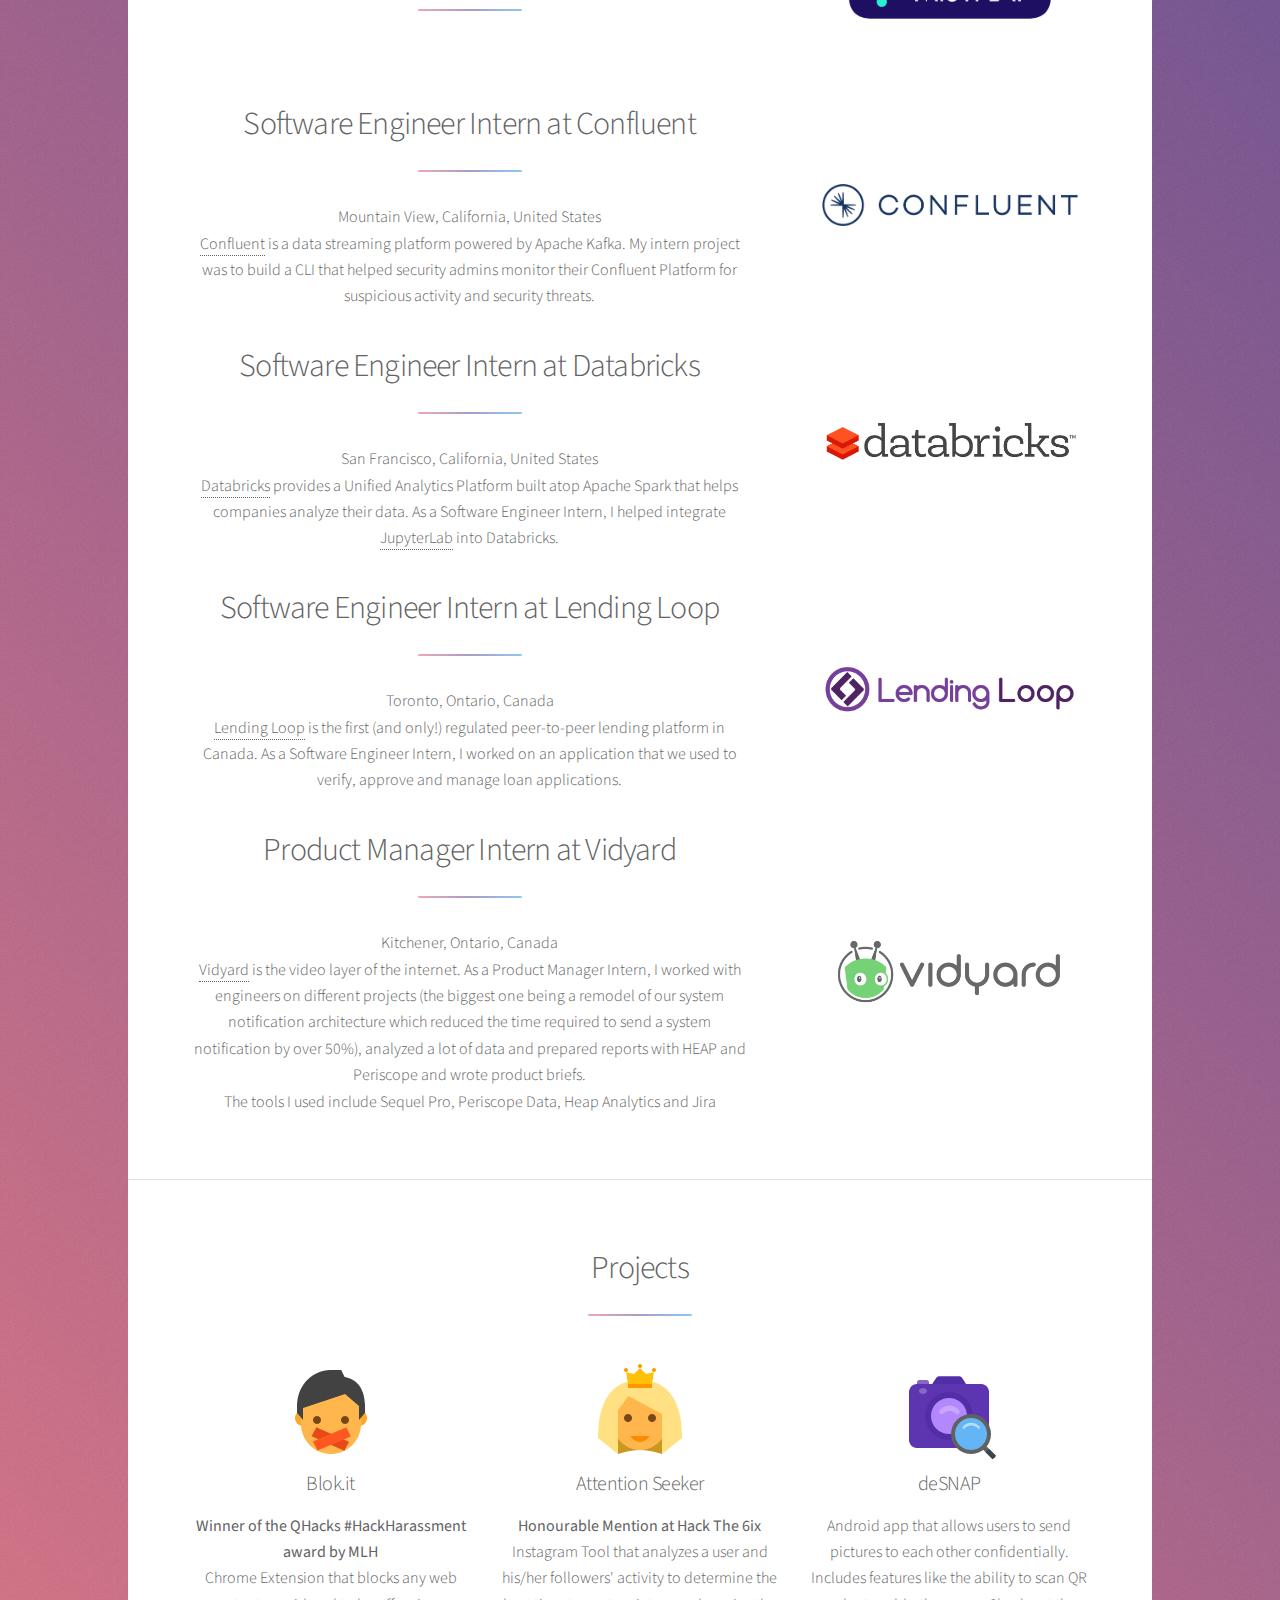
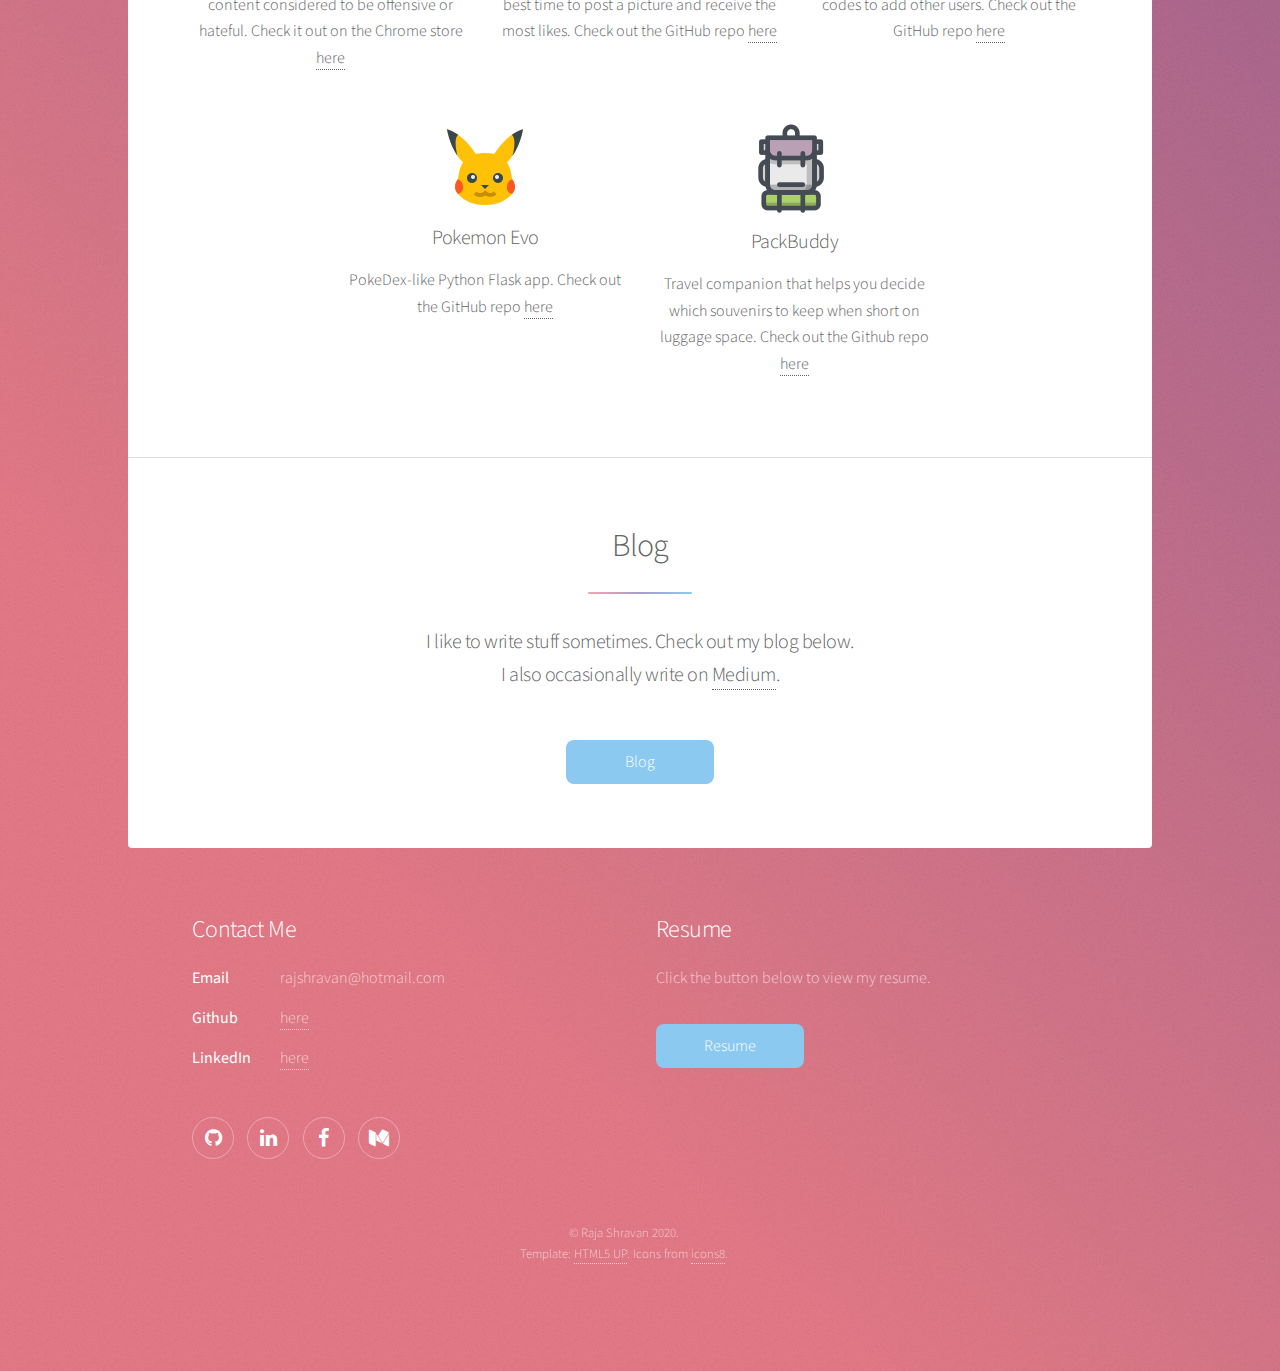
==== commit 71d662b8: "adds banter" ====
--- a/index.html
+++ b/index.html
@@ -78,7 +78,15 @@
 								<div class="spotlight">
 									<div class="content">
 										<header class="major">
-											<h2>Software Engineer at InvestNext</h2>
+											<h2>Founding Engineer at Banter</h2>
+										</header>
+									</div>
+									<span class="image"><img href="https://www.investnext.com/" src="images/banter.png" alt="" /></span>
+								</div>
+								<div class="spotlight">
+									<div class="content">
+										<header class="major">
+											<h2>Technical Lead at InvestNext</h2>
 										</header>
 									</div>
 									<span class="image"><img href="https://www.investnext.com/" src="images/investnext.png" alt="" /></span>
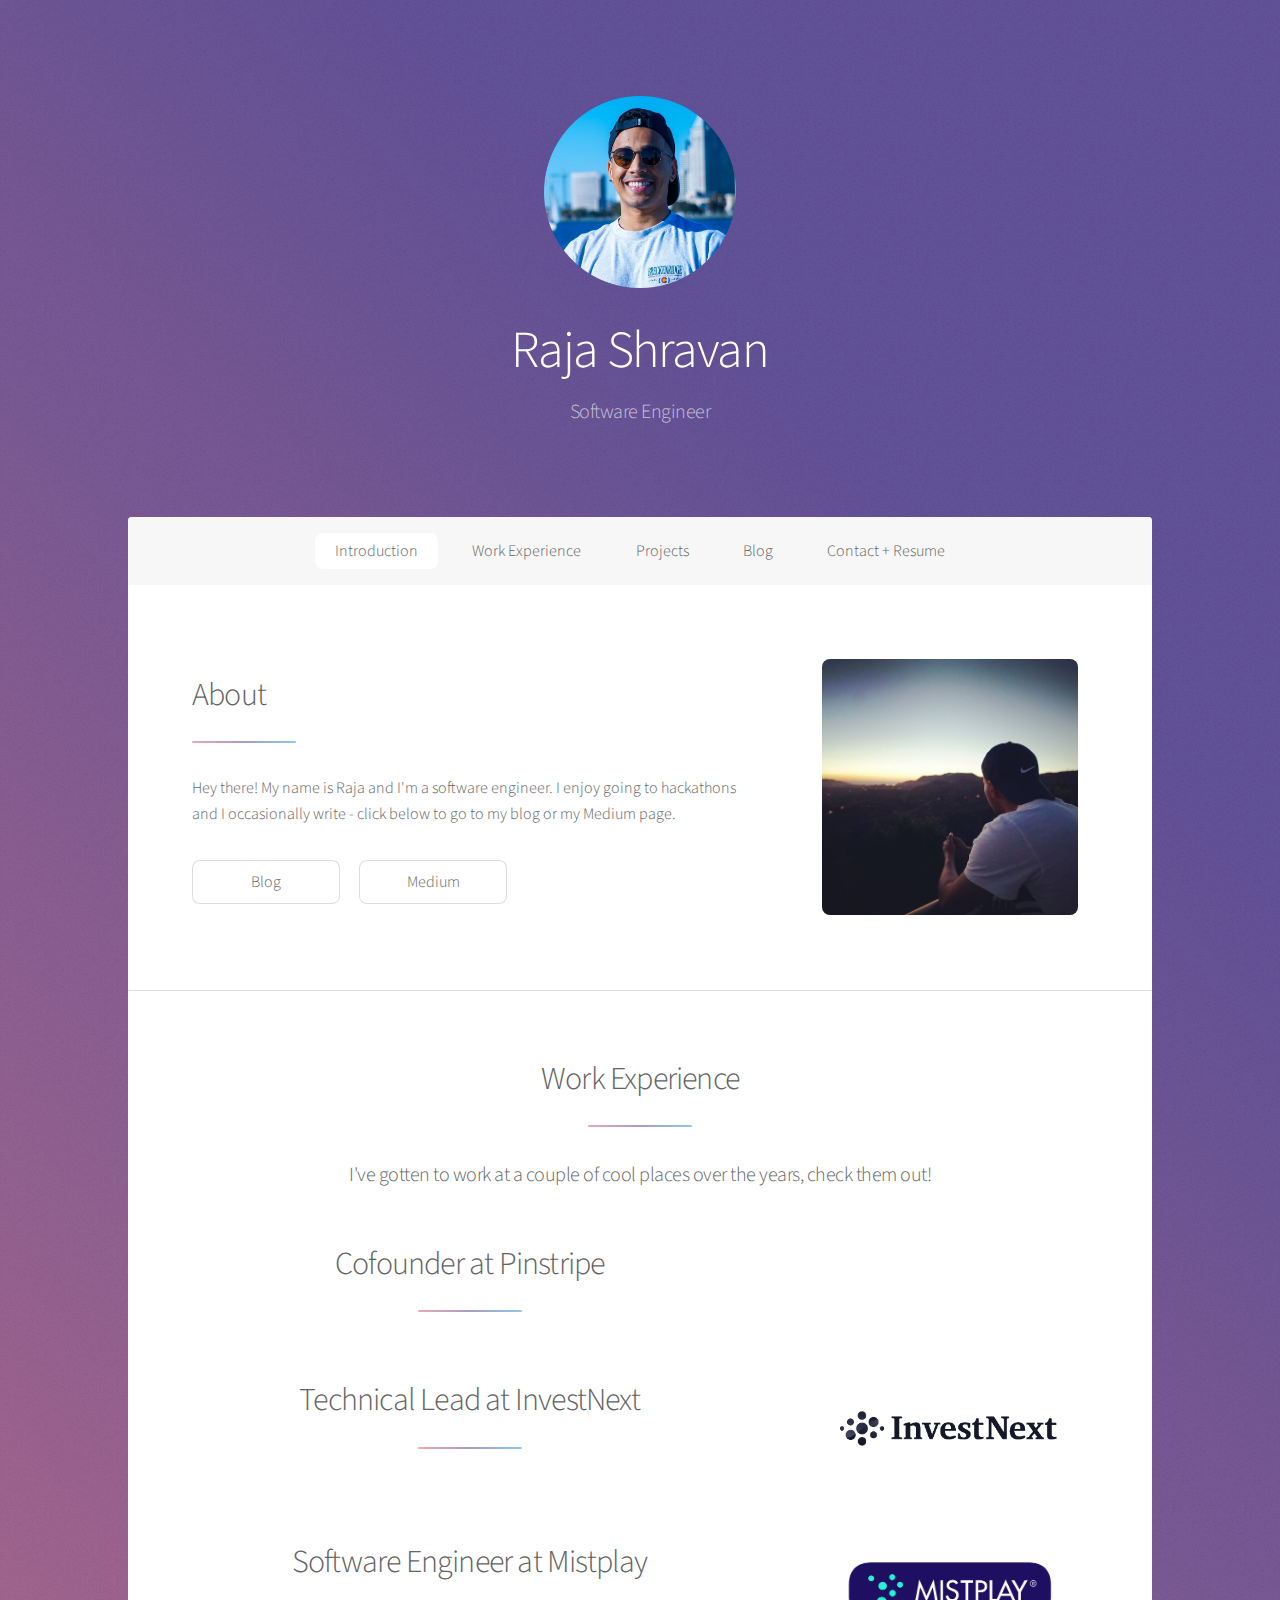
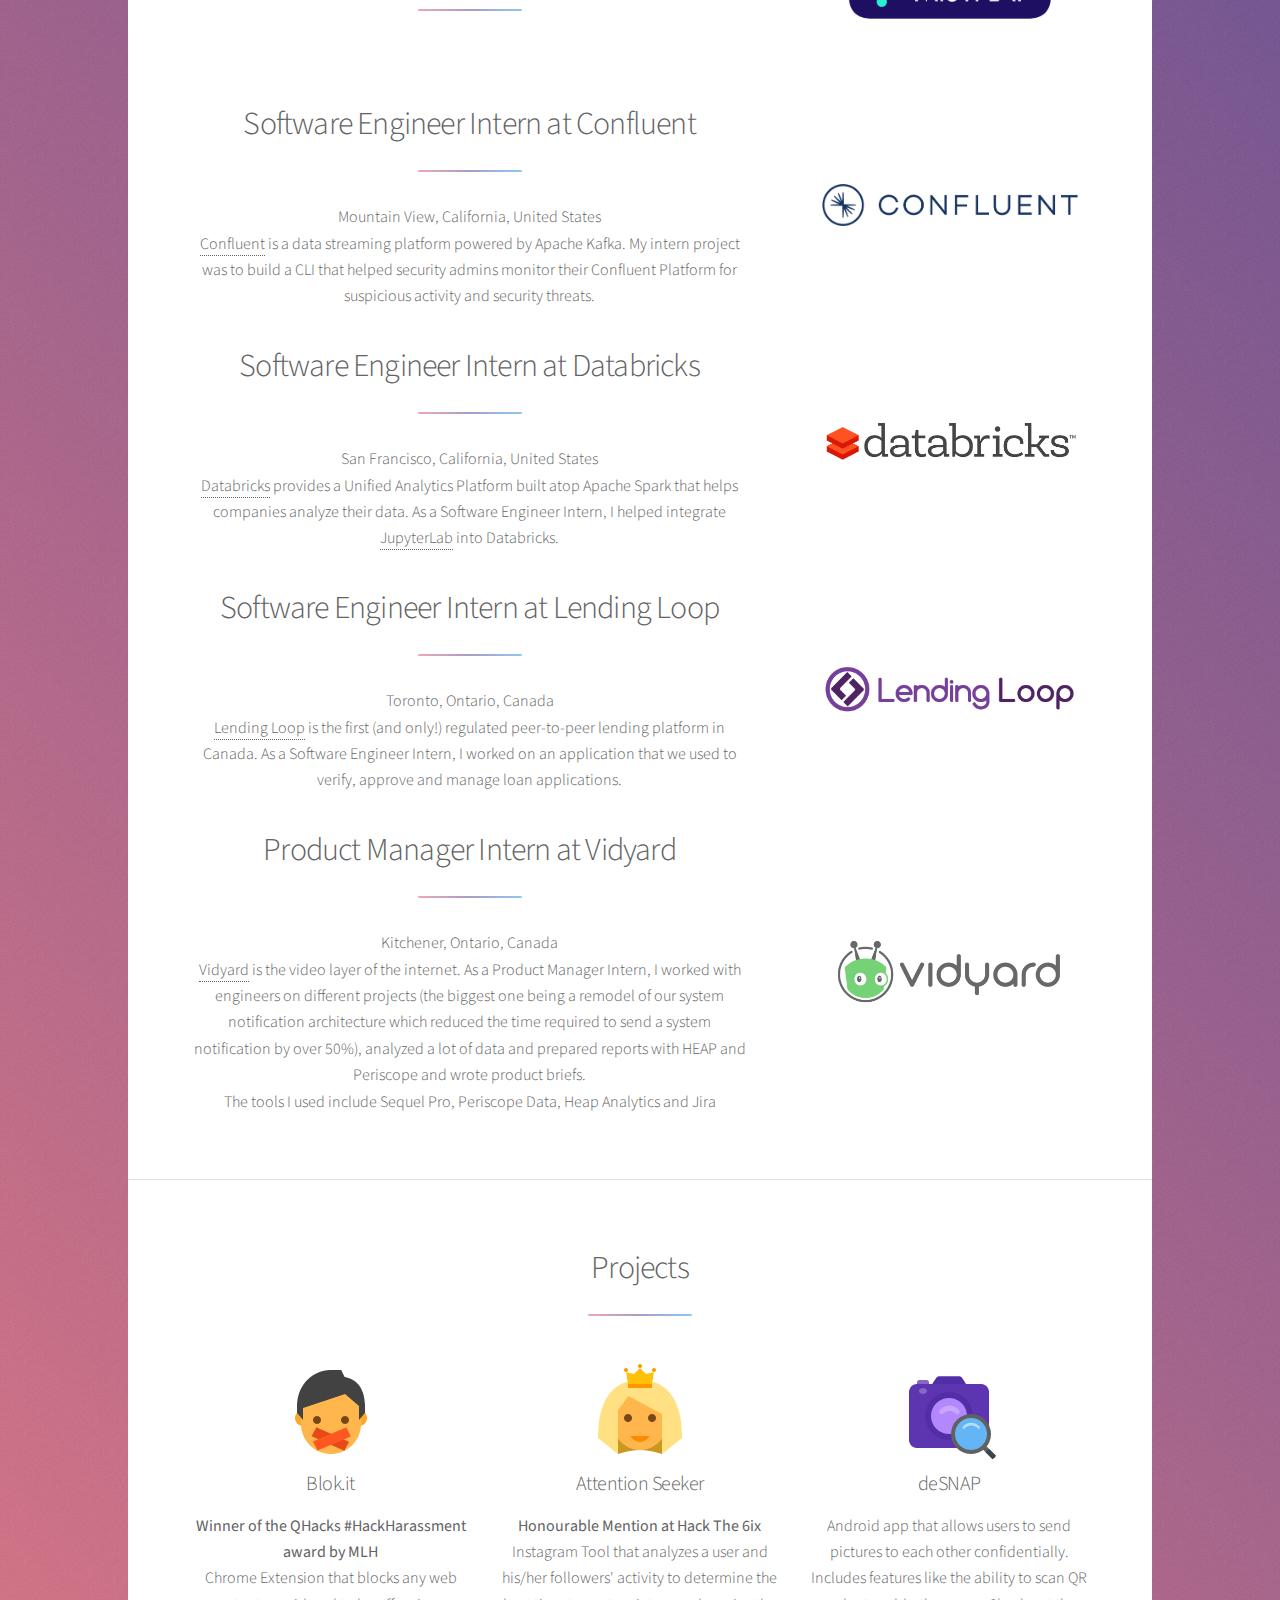
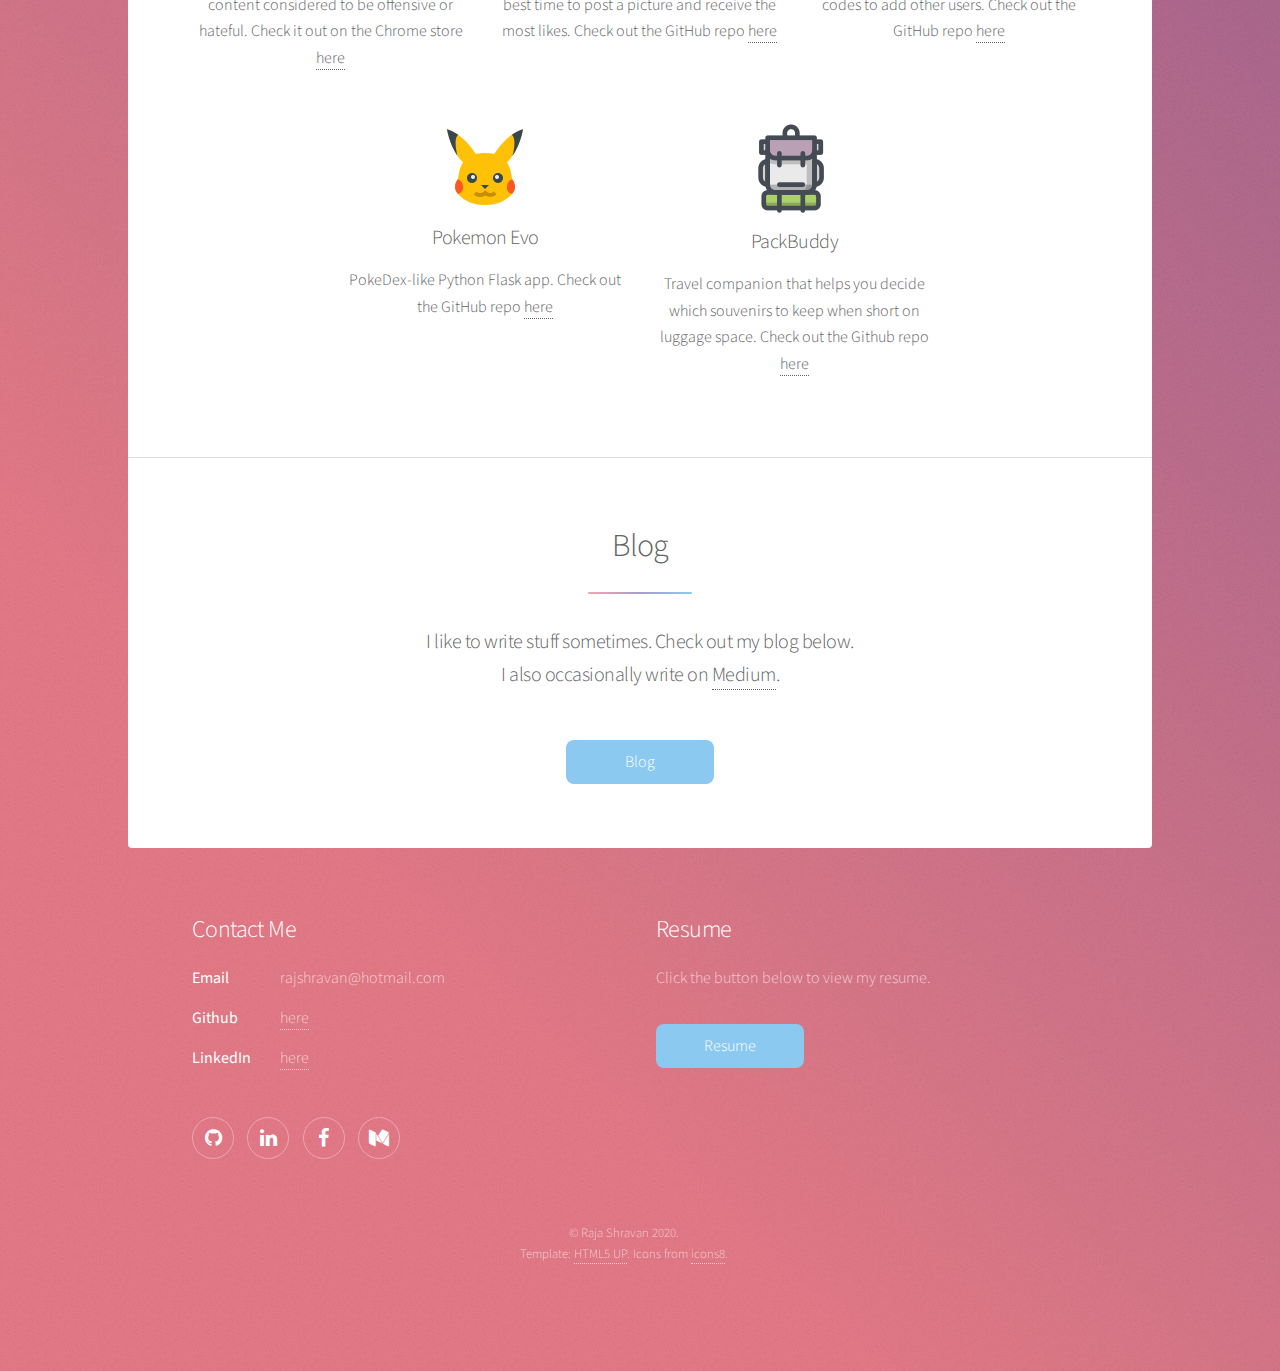
==== commit 48f45f84: "adds pinstripe" ====
--- a/index.html
+++ b/index.html
@@ -78,10 +78,10 @@
 								<div class="spotlight">
 									<div class="content">
 										<header class="major">
-											<h2>Founding Engineer at Banter</h2>
-										</header>
-									</div>
-									<span class="image"><img href="https://www.investnext.com/" src="images/banter.png" alt="" /></span>
+											<h2>Cofounder at Pinstripe</h2>
+										</header>
+									</div>
+									<span class="image"><img href="https://pinstripeapp.com/" src="images/pinstripe.jpeg" alt="" /></span>
 								</div>
 								<div class="spotlight">
 									<div class="content">
